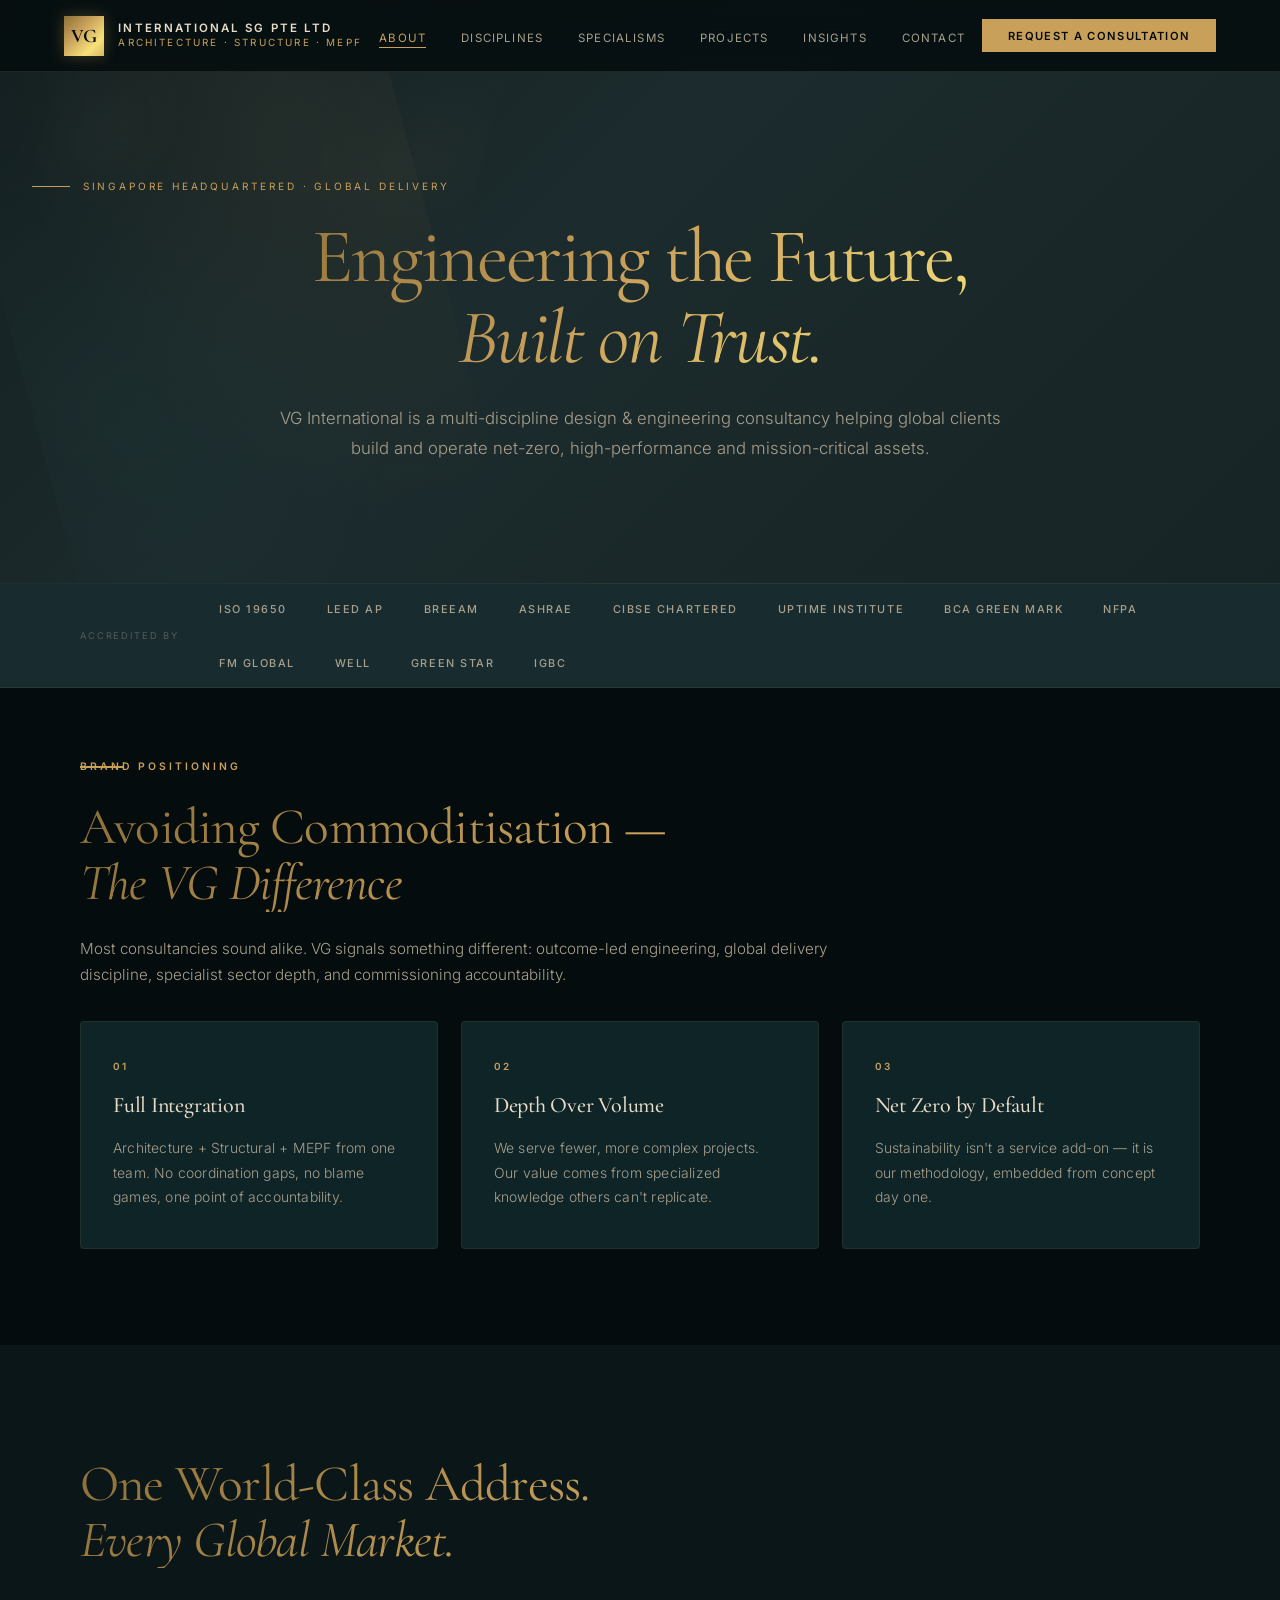
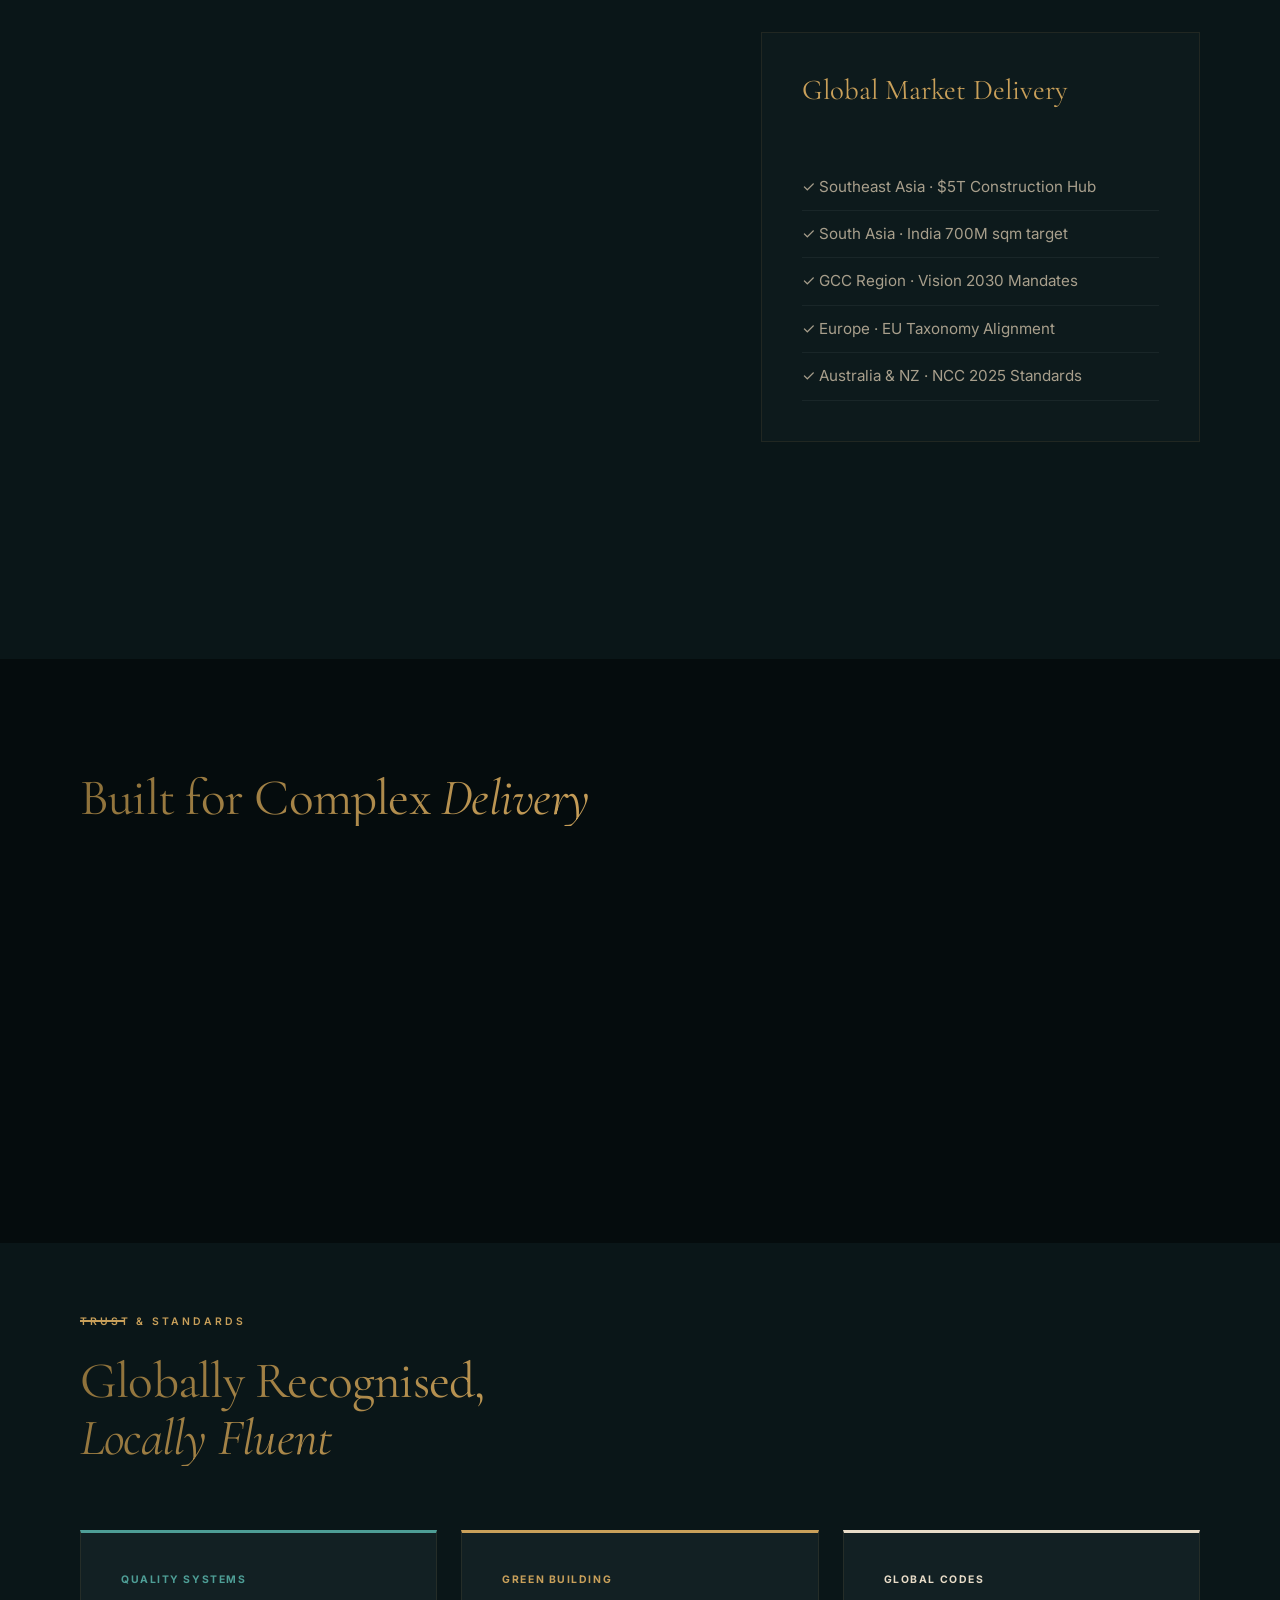
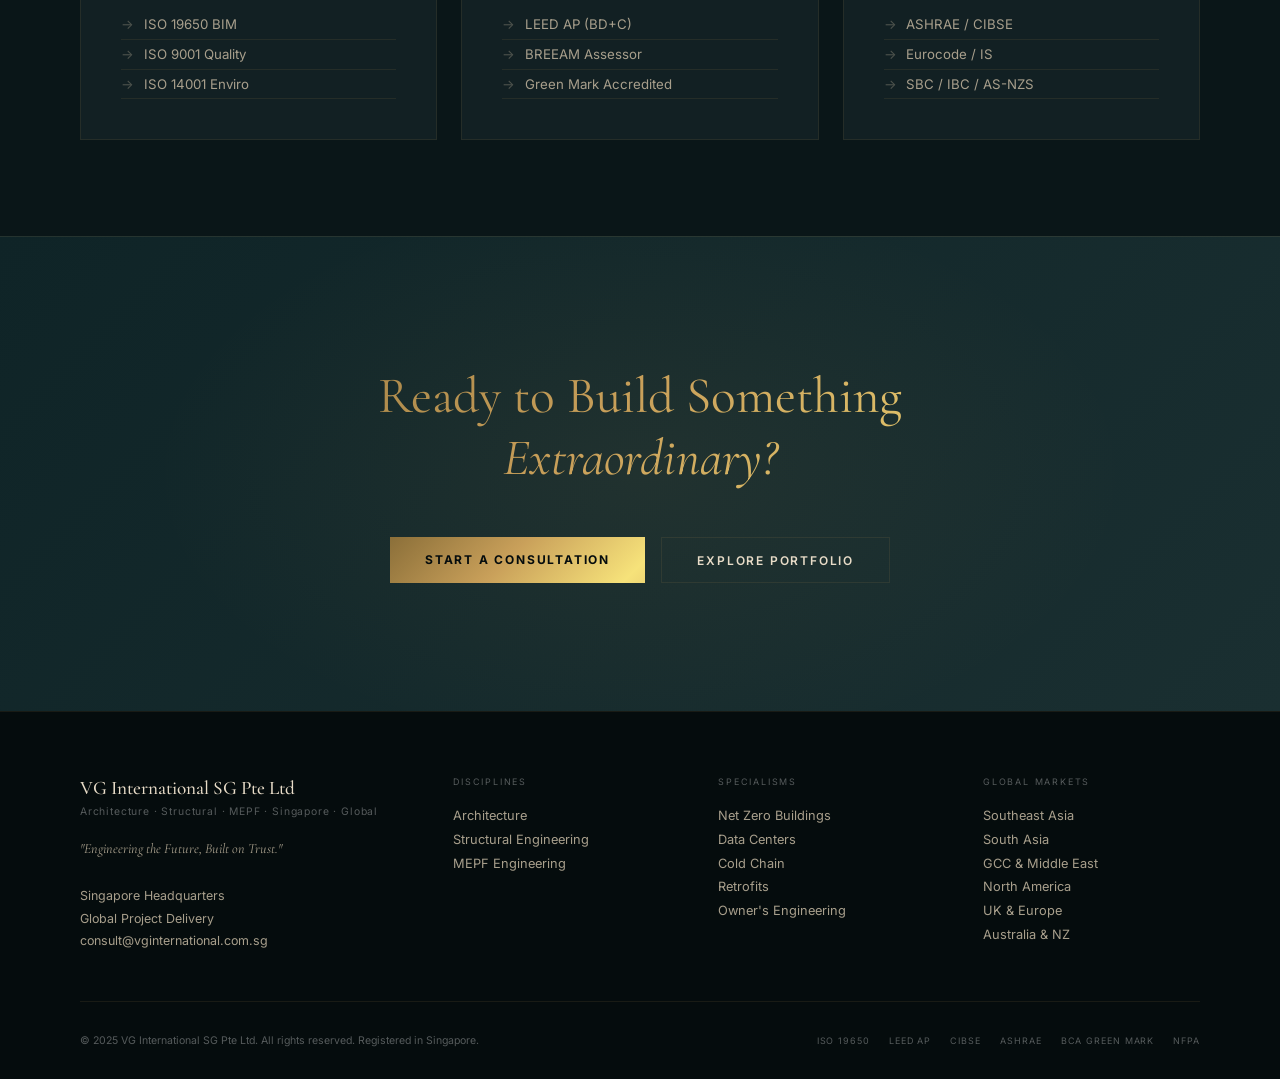
==== about.html @ 6ea13991 "Initial commit" ====
<!DOCTYPE html>
<html lang="en">
<head>
<meta charset="UTF-8"><meta name="viewport" content="width=device-width,initial-scale=1.0">
<title>About VG — VG International SG Pte Ltd</title>
<link rel="preconnect" href="https://fonts.googleapis.com">
<link rel="preconnect" href="https://fonts.gstatic.com" crossorigin>
<link rel="stylesheet" href="css/style.css">
<style>
/* ─── ABOUT HERO ─── */
.page-hero {
  padding: 180px 2rem 120px;
  background: radial-gradient(circle at top right, #122023 0%, #050C0D 100%);
  border-bottom: 1px solid var(--border);
  position:relative; overflow:hidden;
  text-align: center;
}
.page-hero::after {
  content: ''; position:absolute; top:0; right:0; width:35%; height:100%;
  background-image:linear-gradient(rgba(201,160,90,0.05) 1px,transparent 1px),linear-gradient(90deg,rgba(201,160,90,0.05) 1px,transparent 1px);
  background-size:50px 50px; transform: skewX(-15deg); opacity:0.6; pointer-events:none;
}
.page-hero::before {
  content: ''; position:absolute; top:0; left:0; width:35%; height:100%;
  background-image:linear-gradient(rgba(78,158,150,0.03) 1px,transparent 1px),linear-gradient(90deg,rgba(78,158,150,0.03) 1px,transparent 1px);
  background-size:50px 50px; transform: skewX(15deg); opacity:0.6; pointer-events:none;
}
.page-hero h1 {
  font-family: 'Cormorant Garamond', serif;
  font-size: clamp(2.5rem, 6vw, 5.2rem);
  font-weight: 400; line-height: 1.1; letter-spacing: -0.02em;
  margin: 1.5rem auto; color: var(--sand);
  max-width: 1200px;
}
.page-hero p {
  max-width: 800px; margin: 0 auto;
  color: var(--sand-muted); font-size: 1.15rem; line-height: 1.75;
}

/* ─── PROMISE GRID ─── */
.promise-grid { display:grid; grid-template-columns:repeat(3,1fr); gap:1.5rem; margin-top:4rem; }
.promise-card { 
  padding:2.5rem; background:#0D1A1C; border:1px solid var(--border); 
  transition:all 0.4s; position:relative;
}
.promise-card:hover { border-color:var(--gold); transform:translateY(-5px); box-shadow:var(--shadow-gold); }
.promise-num { 
  font-family:'Inter',sans-serif; font-size:0.6rem; color:var(--gold); 
  letter-spacing:0.2em; font-weight:700; margin-bottom:1.5rem; 
}
.promise-title { 
  font-family:'Cormorant Garamond',serif; font-size:1.5rem; 
  font-weight:500; color:var(--sand); margin-bottom:1rem; 
}
.promise-text { font-size:0.9rem; color:var(--sand-muted); line-height:1.7; }

/* ─── SG ADVANTAGE ─── */
.about-grid { display:grid; grid-template-columns:1.2fr 1fr; gap:5rem; margin-top:4rem; }
.sg-card { padding:2rem; background:#122023; border:1px solid var(--border); border-left:3px solid var(--gold); margin-bottom:1rem; }
.sg-title { font-family:'Cormorant Garamond',serif; font-size:1.3rem; color:var(--sand); margin-bottom:0.8rem; }
.sg-text { font-size:0.85rem; color:var(--sand-muted); line-height:1.7; }

/* ─── TEAM GRID ─── */
.team-grid { display:grid; grid-template-columns:repeat(3,1fr); gap:2rem; margin-top:4rem; }
.team-card { background:#0D1A1C; border:1px solid var(--border); text-align:center; padding:3rem 2rem; transition:all 0.4s; }
.team-card:hover { border-color:var(--gold); transform:translateY(-5px); }
.team-thumb { 
  width:100px; height:100px; background:#122023; border-radius:50%; 
  margin:0 auto 2rem; display:flex; align-items:center; justify-content:center; 
  font-size:3rem; border:1px solid var(--border); box-shadow:0 0 20px rgba(201,160,90,0.1);
}
.team-name { font-family:'Cormorant Garamond',serif; font-size:1.6rem; color:var(--sand); margin-bottom:0.5rem; }
.team-role { font-size:0.65rem; color:var(--gold); letter-spacing:0.2em; text-transform:uppercase; font-weight:700; margin-bottom:1.5rem; }
.team-text { font-size:0.88rem; color:var(--sand-muted); line-height:1.7; }

@media(max-width:900px){
  .promise-grid, .about-grid, .team-grid { grid-template-columns:1fr; }
  .page-hero { padding:120px 1.5rem 60px; }
}
</style>
</head>
<body class="about-page">
<div id="nav-placeholder"></div>

<div class="page-hero">
  <div class="page-hero-tag">Singapore Headquartered · Global Delivery</div>
  <h1 class="gold-shimmer-text">Engineering the Future,<br><em>Built on Trust.</em></h1>
  <p>VG International is a multi-discipline design & engineering consultancy helping global clients build and operate net-zero, high-performance and mission-critical assets.</p>
</div>

<div id="trust-placeholder"></div>

<!-- PHILOSOPHY -->
<section class="section">
  <div class="section-tag">Brand Positioning</div>
  <h2 class="section-title gold-shimmer-text">Avoiding Commoditisation —<br><em>The VG Difference</em></h2>
  <p class="body-text" style="max-width:800px; margin-top:1.5rem; color:var(--sand-muted);">Most consultancies sound alike. VG signals something different: outcome-led engineering, global delivery discipline, specialist sector depth, and commissioning accountability.</p>
  
  <div class="promise-grid">
    <div class="promise-card"><div class="promise-num">01</div><div class="promise-title">Full Integration</div><div class="promise-text">Architecture + Structural + MEPF from one team. No coordination gaps, no blame games, one point of accountability.</div></div>
    <div class="promise-card"><div class="promise-num">02</div><div class="promise-title">Depth Over Volume</div><div class="promise-text">We serve fewer, more complex projects. Our value comes from specialized knowledge others can't replicate.</div></div>
    <div class="promise-card"><div class="promise-num">03</div><div class="promise-title">Net Zero by Default</div><div class="promise-text">Sustainability isn't a service add-on — it is our methodology, embedded from concept day one.</div></div>
  </div>
</section>

<!-- SINGAPORE ADVANTAGE -->
<section class="section section-alt" id="singapore">
  <div class="section-tag">Strategic Hub</div>
  <h2 class="section-title gold-shimmer-text">One World-Class Address.<br><em>Every Global Market.</em></h2>
  <div class="about-grid">
    <div class="sg-reasons">
      <div class="sg-card"><div class="sg-title">🏛 World's #1 Legal Protection</div><div class="sg-text">Contracts and IP safe under SG law — critical for cross-border projects with sensitive mission-critical data.</div></div>
      <div class="sg-card"><div class="sg-title">⚖️ Neutral Geopolitical Position</div><div class="sg-text">Trusted simultaneously by clients from the Middle East, Asia, Europe and North America.</div></div>
      <div class="sg-card"><div class="sg-title">🌿 MAS Green Finance Hub</div><div class="sg-text">Access to green bonds and sustainability-linked loans for ESG-mandated client projects.</div></div>
    </div>
    <div id="markets" style="padding:2.5rem; border:1px solid var(--border); background:#0D1A1C;">
      <h3 class="sub-title" style="margin-bottom:2rem; font-family:'Cormorant Garamond',serif; font-size:1.8rem; color:var(--gold);">Global Market Delivery</h3>
      <div style="font-size:0.95rem; line-height:2; color:var(--sand-muted);">
        <div style="border-bottom:1px solid rgba(255,255,255,0.05); padding:0.5rem 0;">✓ Southeast Asia · $5T Construction Hub</div>
        <div style="border-bottom:1px solid rgba(255,255,255,0.05); padding:0.5rem 0;">✓ South Asia · India 700M sqm target</div>
        <div style="border-bottom:1px solid rgba(255,255,255,0.05); padding:0.5rem 0;">✓ GCC Region · Vision 2030 Mandates</div>
        <div style="border-bottom:1px solid rgba(255,255,255,0.05); padding:0.5rem 0;">✓ Europe · EU Taxonomy Alignment</div>
        <div style="border-bottom:1px solid rgba(255,255,255,0.05); padding:0.5rem 0;">✓ Australia & NZ · NCC 2025 Standards</div>
      </div>
    </div>
  </div>
</section>

<!-- LEADERSHIP -->
<section class="section" id="team">
  <div class="section-tag">Leadership</div>
  <h2 class="section-title gold-shimmer-text">Built for Complex <em>Delivery</em></h2>
  <div class="team-grid">
    <div class="team-card"><div class="team-thumb">👷</div><div class="team-name">Director, Architecture</div><div class="team-role">BCA Registered · LEED AP</div><div class="team-text">20+ years across commercial, industrial and net-zero projects in Singapore, India and the GCC.</div></div>
    <div class="team-card"><div class="team-thumb">🏗️</div><div class="team-name">Director, Engineering</div><div class="team-role">PE · IStructE · MICE</div><div class="team-text">High-rise, data center and mission-critical specialist. Multi-code fluency across ACI, IS and SBC.</div></div>
    <div class="team-card"><div class="team-thumb">⚡</div><div class="team-name">Director, MEPF</div><div class="team-role">CIBSE · ASHRAE Member</div><div class="team-text">Net zero design, precision cooling, and cold chain refrigeration expert for global markets.</div></div>
  </div>
</section>

<!-- ACCREDITATIONS -->
<section class="section section-alt">
  <div class="section-tag">Trust & Standards</div>
  <h2 class="section-title gold-shimmer-text">Globally Recognised,<br><em>Locally Fluent</em></h2>
  <div class="grid-3" style="display:grid; grid-template-columns:repeat(3,1fr); gap:1.5rem; margin-top:4rem;">
    <div style="padding:2.5rem; background:#122023; border:1px solid var(--border); border-top:3px solid var(--teal-glow);">
      <div style="font-family:'Inter',sans-serif;font-size:0.65rem;color:var(--teal-glow);letter-spacing:0.15em;margin-bottom:1.5rem;font-weight:700;">QUALITY SYSTEMS</div>
      <ul class="arrow-list"><li>ISO 19650 BIM</li><li>ISO 9001 Quality</li><li>ISO 14001 Enviro</li></ul>
    </div>
    <div style="padding:2.5rem; background:#122023; border:1px solid var(--border); border-top:3px solid var(--gold);">
      <div style="font-family:'Inter',sans-serif;font-size:0.65rem;color:var(--gold);letter-spacing:0.15em;margin-bottom:1.5rem;font-weight:700;">GREEN BUILDING</div>
      <ul class="arrow-list"><li>LEED AP (BD+C)</li><li>BREEAM Assessor</li><li>Green Mark Accredited</li></ul>
    </div>
    <div style="padding:2.5rem; background:#122023; border:1px solid var(--border); border-top:3px solid var(--sand);">
      <div style="font-family:'Inter',sans-serif;font-size:0.65rem;color:var(--sand);letter-spacing:0.15em;margin-bottom:1.5rem;font-weight:700;">GLOBAL CODES</div>
      <ul class="arrow-list"><li>ASHRAE / CIBSE</li><li>Eurocode / IS</li><li>SBC / IBC / AS-NZS</li></ul>
    </div>
  </div>
</section>

<div class="cta-band" style="background:#050C0D; border-top:1px solid var(--border); padding:8rem 2rem; text-align:center;">
  <h2 class="gold-shimmer-text" style="font-size:clamp(2rem,4vw,3.5rem); margin-bottom:1.5rem;">Ready to Build Something<br><em>Extraordinary?</em></h2>
  <div class="btn-group" style="justify-content:center; margin-top:3rem;">
    <a href="contact.html" class="btn btn-gold">Start a Consultation</a>
    <a href="projects.html" class="btn btn-outline" style="border-color:var(--border); color:var(--sand);">Explore Portfolio</a>
  </div>
</div>

<div id="footer-placeholder"></div>
<script src="js/shared.js"></script>
</body>
</html>
---- css/style.css ----
@import url('https://fonts.googleapis.com/css2?family=Cormorant+Garamond:ital,wght@0,400;0,500;0,600;0,700;1,400;1,500;1,600&family=Inter:wght@300;400;500;600;700&display=swap');

:root {
  /* ── Dark backgrounds (deep slate-charcoal) ── */
  --bg:         #050C0D;   /* Cinematic black-teal */
  --bg-2:       #0A1618;   /* Section backgrounds */
  --bg-3:       #0F2427;   /* Elevated cards */
  --surface:    #142E32;   /* Hover states */

  /* ── Text (Soft sand & cream) ── */
  --sand:       #E8DCC8;   /* Main text */
  --sand-muted: #A89F8C;   /* Secondary */
  --sand-faint: #565B5C;   /* Tertiary */

  /* ── Luxury Gold Palette (Metallic Gradients) ── */
  --gold-raw:   #C9A05A;
  --gold-bright:#F6E27A;
  --gold-deep:  #8B6F39;
  
  /* Rich Gold Linear Gradient exactly like the screenshot but more shimmer */
  --gold-metallic: linear-gradient(
    135deg, 
    #8B6F39 0%, 
    #C9A05A 25%, 
    #F6E27A 50%, 
    #C9A05A 75%, 
    #8B6F39 100%
  );
  
  --gold:       #C9A05A;
  --gold-light: #F6E27A;

  /* ── Accents ── */
  --teal-glow:  #4E9E96;
  --border:     rgba(201, 160, 90, 0.1); /* Ultra-thin gold border */
  --shadow-gold: 0 0 20px rgba(201, 160, 90, 0.12);
  --shadow-lg:  0 30px 100px rgba(0, 0, 0, 0.6);
  --radius:     2px; /* Sharper, more architectural corners */
  --radius-lg:  4px;
}

@keyframes gold-shimmer {
  0% { background-position: -200% center; }
  100% { background-position: 200% center; }
}

.gold-shimmer-text {
  background: var(--gold-metallic);
  background-size: 200% auto;
  -webkit-background-clip: text;
  background-clip: text;
  color: transparent;
  -webkit-text-fill-color: transparent;
  animation: gold-shimmer 6s linear infinite;
}

*,
*::before,
*::after {
  margin: 0;
  padding: 0;
  box-sizing: border-box;
}

html {
  scroll-behavior: smooth;
}

body {
  font-family: 'Inter', sans-serif;
  background: var(--bg);
  color: var(--sand);
  overflow-x: hidden;
}

/* ─── NAV ─── */
nav {
  position: fixed;
  top: 0;
  left: 0;
  right: 0;
  z-index: 1000;
  display: flex;
  align-items: center;
  justify-content: space-between;
  padding: 0 4rem;
  height: 72px;
  background: rgba(5, 12, 13, 0.85); /* Deep slate glass */
  backdrop-filter: blur(20px) saturate(180%);
  border-bottom: 1px solid rgba(201, 160, 90, 0.15); /* Thin gold line */
  transition: all 0.4s ease;
}

.nav-logo {
  display: flex;
  align-items: center;
  gap: 0.9rem;
  text-decoration: none;
}

.nav-logo-box {
  width: 40px;
  height: 40px;
  background: var(--gold-metallic);
  background-size: 200% auto;
  display: flex;
  align-items: center;
  justify-content: center;
  font-family: 'Cormorant Garamond', serif;
  font-size: 1.2rem;
  font-weight: 700;
  color: #050C0D;
  flex-shrink: 0;
  animation: gold-shimmer 4s linear infinite;
  box-shadow: 0 0 15px rgba(201, 160, 90, 0.3);
}

.nav-logo-text {
  display: flex;
  flex-direction: column;
  gap: 0.06rem;
  line-height: 1.2;
}

.nav-logo-name {
  font-family: 'Inter', sans-serif;
  font-size: 0.72rem;
  font-weight: 600;
  letter-spacing: 0.18em;
  text-transform: uppercase;
  color: var(--sand);
}

.nav-logo-sub {
  font-family: 'Inter', sans-serif;
  font-size: 0.62rem;
  font-weight: 400;
  letter-spacing: 0.22em;
  text-transform: uppercase;
  color: var(--gold);
}

.nav-links {
  display: flex;
  gap: 2.2rem;
  list-style: none;
}

.nav-links a {
  font-family: 'Inter', sans-serif;
  font-size: 0.72rem;
  font-weight: 400;
  letter-spacing: 0.1em;
  text-transform: uppercase;
  color: var(--sand-muted);
  text-decoration: none;
  transition: color 0.2s;
  padding-bottom: 2px;
  border-bottom: 1px solid transparent;
}

.nav-links a:hover,
.nav-links a.active {
  color: var(--gold);
  border-bottom-color: var(--gold);
}

.nav-cta {
  background: var(--gold);
  color: var(--bg);
  font-family: 'Inter', sans-serif;
  font-size: 0.7rem;
  font-weight: 600;
  letter-spacing: 0.12em;
  text-transform: uppercase;
  padding: 0.6rem 1.6rem;
  text-decoration: none;
  transition: all 0.2s;
}

.nav-cta:hover {
  background: var(--gold-light);
  transform: translateY(-1px);
}

/* ─── PAGE HERO ─── */
.page-hero {
  padding: 140px 5rem 80px;
  background: var(--bg);
  border-bottom: 1px solid var(--border);
  position: relative;
  overflow: hidden;
}

.page-hero::before {
  content: '';
  position: absolute;
  top: 0;
  right: 0;
  width: 50%;
  height: 100%;
  background: radial-gradient(ellipse at 80% 30%, rgba(78, 158, 150, 0.08) 0%, transparent 70%);
  pointer-events: none;
}

.page-hero-tag {
  font-family: 'Inter', sans-serif;
  font-size: 0.63rem;
  letter-spacing: 0.22em;
  text-transform: uppercase;
  color: var(--gold);
  margin-bottom: 1.2rem;
  display: flex;
  align-items: center;
  gap: 0.8rem;
}

.page-hero-tag::before {
  content: '';
  width: 28px;
  height: 1px;
  background: var(--gold);
}

.page-hero h1 {
  font-family: 'Cormorant Garamond', serif;
  font-size: clamp(2.8rem, 5vw, 5rem);
  font-weight: 400;
  line-height: 1.05;
  letter-spacing: -0.025em;
  color: var(--sand);
  max-width: 900px;
  margin-bottom: 1.5rem;
}

.page-hero h1 em {
  font-style: italic;
  color: var(--gold);
}

.page-hero p {
  font-family: 'Inter', sans-serif;
  font-size: 1rem;
  font-weight: 300;
  color: var(--sand-muted);
  line-height: 1.78;
  max-width: 620px;
  margin-bottom: 2.5rem;
}

/* ─── ABOUT PAGE OVERRIDES ─── */
.about-page .page-hero {
  background: linear-gradient(135deg, #141f20 0%, #1C2B2D 42%, #172425 100%);
  border-bottom: 1px solid var(--border);
}

.about-page .page-hero::before {
  background: radial-gradient(ellipse at 75% 25%, rgba(201, 160, 90, 0.1) 0%, transparent 60%),
    radial-gradient(ellipse at 20% 70%, rgba(78, 158, 150, 0.08) 0%, transparent 50%);
}

.about-page .page-hero::after {
  content: '';
  position: absolute;
  inset: 0;
  background:
    radial-gradient(circle at 14% 22%, rgba(232, 220, 200, 0.04), transparent 14%),
    radial-gradient(circle at 86% 27%, rgba(201, 160, 90, 0.06), transparent 20%);
  pointer-events: none;
}

.about-page .page-hero-tag {
  color: var(--gold);
  letter-spacing: 0.28em;
  margin-bottom: 1.3rem;
}

.about-page .page-hero-tag::before {
  width: 38px;
  height: 1px;
  background: var(--gold);
}

.about-page .page-hero h1 {
  color: var(--sand);
  font-size: clamp(3.4rem, 6vw, 6.5rem);
  font-weight: 400;
  letter-spacing: -0.03em;
  line-height: 1.06;
  max-width: 780px;
  margin-bottom: 1.6rem;
}

.about-page .page-hero h1 span {
  display: block;
  opacity: 0;
  transform: translateY(30px);
  animation: slide-up 0.9s cubic-bezier(0.2, 1, 0.3, 1) forwards;
}

.about-page .page-hero h1 span:nth-child(1) {
  animation-delay: 0.2s;
}

.about-page .page-hero h1 span.hero-accent {
  color: var(--gold);
  animation-delay: 0.35s;
}

.about-page .page-hero p {
  color: var(--sand-muted);
  max-width: 760px;
  font-size: 1.05rem;
}

.about-page .page-hero .btn {
  min-width: 13rem;
  padding: 1rem 2rem;
  border-radius: 999px;
}

.about-page .page-hero .btn-dark {
  background: rgba(232, 220, 200, 0.1);
  color: var(--sand);
  border: 1px solid rgba(232, 220, 200, 0.18);
}

.about-page .page-hero .btn-dark:hover {
  background: rgba(232, 220, 200, 0.18);
  transform: translateY(-2px);
}

.about-page .page-hero .btn-outline {
  color: var(--sand);
  border-color: rgba(232, 220, 200, 0.3);
}

.about-page .page-hero .btn-outline:hover {
  background: rgba(232, 220, 200, 0.1);
}

.about-page .page-hero .btn-group {
  opacity: 0;
  animation: fade-in 1.1s ease-out 0.85s forwards;
}

.about-page .breadcrumb {
  background: transparent;
  border: none;
  color: var(--sand-muted);
  padding: 1rem 5rem;
}

.about-page .breadcrumb a {
  color: var(--sand-muted);
}

.about-page .breadcrumb span {
  color: var(--sand-faint);
}

.about-page .section {
  background: var(--bg);
  color: var(--sand);
  padding-top: 4.5rem;
}

.about-page .section-alt {
  background: var(--bg-2);
  color: var(--sand);
}

.about-page .section-alt .section-tag {
  color: var(--gold);
  opacity: 1;
  transform: none;
}

.about-page .section-alt .section-title {
  color: var(--sand);
  opacity: 1;
  transform: none;
}

.about-page .section-alt .section-title em {
  color: var(--gold);
}

.about-page .section-alt .body-text {
  color: var(--sand-muted);
  opacity: 1;
  transform: none;
}

.about-page .section-alt .sub-title {
  color: var(--sand);
  opacity: 1;
  transform: none;
}

.about-page .section-alt .sub-title em {
  color: var(--gold);
}

.about-page .section-alt .check-list li {
  color: var(--sand-muted);
  font-size: 0.93rem;
  font-weight: 300;
  line-height: 1.72;
  opacity: 1;
  letter-spacing: 0.2px;
}

.about-page .section-alt .card-top>div {
  color: var(--sand);
  opacity: 1;
}

.about-page .section-alt .card-top .card-title {
  color: var(--sand);
}

.about-page .section-tag {
  position: relative;
  color: var(--gold);
  font-size: 0.65rem;
  font-family: 'Inter', sans-serif;
  letter-spacing: 0.28em;
  text-transform: uppercase;
  margin-bottom: 1.6rem;
  opacity: 1;
  transform: none;
  font-weight: 600;
}

.about-page .section-tag::before {
  content: '';
  position: absolute;
  left: 0;
  top: calc(50% - 1px);
  width: 44px;
  height: 2px;
  background: var(--gold);
}

.about-page .section-title {
  font-family: 'Cormorant Garamond', serif;
  font-size: clamp(2.4rem, 4vw, 4.4rem);
  color: var(--sand);
  opacity: 1;
  transform: none;
  font-weight: 400;
  letter-spacing: -0.015em;
  line-height: 1.1;
}

.about-page .section-title em {
  color: var(--gold);
}

.about-page .body-text {
  color: var(--sand-muted);
  opacity: 1;
  transform: none;
}

.about-page .sub-title {
  font-family: 'Cormorant Garamond', serif;
  color: var(--sand);
  opacity: 1;
  transform: none;
}

.about-page .sub-title em {
  color: var(--gold);
}

.about-page .quote-block {
  border-left: 3px solid var(--gold);
  background: rgba(201, 160, 90, 0.06);
  box-shadow: var(--shadow);
  opacity: 0;
  transform: translateY(15px);
  animation: fade-in 0.8s ease-out 0.65s forwards;
}

.about-page .quote-text {
  color: var(--sand);
  opacity: 1;
  font-size: 1.15rem;
  line-height: 1.65;
}

.about-page .quote-attr {
  color: var(--sand-muted);
  opacity: 1;
  font-size: 0.78rem;
  letter-spacing: 0.08em;
}

.about-page .cta-band {
  background: linear-gradient(135deg, var(--bg-3), #1a2f31) !important;
  color: var(--sand) !important;
}

.about-page .cta-band h2 {
  color: var(--sand) !important;
  opacity: 1 !important;
}

.about-page .cta-band p {
  color: var(--sand-muted) !important;
  opacity: 1 !important;
}

.about-page .cta-band .btn-outline {
  border-color: rgba(232, 220, 200, 0.3);
  color: var(--sand);
}

.about-page .cta-band .btn-outline:hover {
  background: rgba(232, 220, 200, 0.1);
}

.about-page .promise-grid {
  display: grid;
  grid-template-columns: repeat(3, minmax(0, 1fr));
  gap: 1.4rem;
  margin-top: 2rem;
}

.about-page .promise-card {
  background: var(--bg-3);
  border: 1px solid var(--border);
  border-radius: var(--radius-lg);
  padding: 2.4rem 2rem;
  box-shadow: var(--shadow);
  transition: transform 0.4s cubic-bezier(0.25, 0.46, 0.45, 0.94), border-color 0.3s ease, box-shadow 0.3s ease;
  position: relative;
}

.about-page .promise-card:hover {
  transform: translateY(-8px);
  border-color: var(--gold);
  box-shadow: 0 30px 80px rgba(12, 20, 21, 0.5);
}

.about-page .promise-num {
  font-family: 'Inter', sans-serif;
  font-size: 0.62rem;
  letter-spacing: 0.22em;
  text-transform: uppercase;
  color: var(--gold);
  margin-bottom: 1.2rem;
  font-weight: 600;
}

.about-page .promise-title {
  font-family: 'Cormorant Garamond', serif;
  font-size: 1.38rem;
  font-weight: 500;
  color: var(--sand);
  margin-bottom: 1rem;
  letter-spacing: -0.01em;
  line-height: 1.3;
}

.about-page .promise-text {
  font-family: 'Inter', sans-serif;
  color: var(--sand-muted);
  line-height: 1.76;
  font-size: 0.87rem;
  font-weight: 300;
  letter-spacing: 0.2px;
}

.about-page .team-grid {
  display: grid;
  grid-template-columns: repeat(3, minmax(0, 1fr));
  margin-top: 2.2rem;
  gap: 1.4rem;
}

.about-page .team-card {
  background: var(--bg-3);
  border: 1px solid var(--border);
  border-radius: var(--radius-lg);
  padding: 2.2rem;
  box-shadow: var(--shadow);
  transition: transform 0.4s cubic-bezier(0.25, 0.46, 0.45, 0.94), border-color 0.3s ease, box-shadow 0.3s ease;
}

.about-page .team-card:hover {
  transform: translateY(-6px);
  border-color: var(--gold);
  box-shadow: 0 30px 80px rgba(12, 20, 21, 0.45);
}

.about-page .team-thumb {
  width: 56px;
  height: 56px;
  display: flex;
  align-items: center;
  justify-content: center;
  border-radius: 14px;
  margin-bottom: 1.2rem;
  background: rgba(201, 160, 90, 0.12);
  font-size: 1.4rem;
}

.about-page .team-name {
  font-family: 'Cormorant Garamond', serif;
  font-size: 1.28rem;
  color: var(--sand);
  margin-bottom: 0.5rem;
  font-weight: 500;
  letter-spacing: -0.01em;
}

.about-page .team-role {
  font-family: 'Inter', sans-serif;
  font-size: 0.68rem;
  letter-spacing: 0.18em;
  text-transform: uppercase;
  color: var(--gold);
  margin-bottom: 1.1rem;
  font-weight: 500;
}

.about-page .team-text {
  font-family: 'Inter', sans-serif;
  color: var(--sand-muted);
  line-height: 1.76;
  font-size: 0.87rem;
  font-weight: 300;
  letter-spacing: 0.2px;
}

.about-page .about-grid {
  display: grid;
  grid-template-columns: 1.3fr 0.9fr;
  gap: 3rem;
  align-items: start;
}

.about-page .sg-reasons {
  display: flex;
  flex-direction: column;
  gap: 1rem;
}

.about-page .sg-card {
  transition: transform 0.3s ease, border-color 0.3s ease, box-shadow 0.3s ease;
}

.about-page #singapore .sg-card {
  background: var(--bg-3);
  border: 1px solid var(--border);
  border-left: 3px solid var(--gold);
  padding: 1.8rem;
  box-shadow: var(--shadow);
  opacity: 0;
  transform: translateY(26px);
  animation: fade-up 0.9s ease-out forwards;
}

.about-page #singapore .sg-card:hover {
  transform: translateY(-4px);
  border-left-color: var(--teal-glow);
  box-shadow: 0 16px 48px rgba(12, 20, 21, 0.4);
}

.about-page #singapore .sg-title {
  font-family: 'Cormorant Garamond', serif;
  font-size: 1.22rem;
  font-weight: 500;
  color: var(--sand);
  margin-bottom: 0.9rem;
  letter-spacing: -0.01em;
}

.about-page .section-alt .sg-text {
  font-family: 'Inter', sans-serif;
  color: var(--sand-muted);
  line-height: 1.76;
  font-size: 0.93rem;
  font-weight: 300;
}

.about-page #singapore .market-card {
  background: var(--bg-3);
  border: 1px solid var(--border);
  border-radius: var(--radius);
  padding: 1.8rem;
  box-shadow: var(--shadow);
  transition: transform 0.3s ease, border-color 0.3s ease, box-shadow 0.3s ease;
  opacity: 0;
  transform: translateY(26px);
  animation: fade-up 0.9s ease-out forwards;
}

.about-page #singapore .market-card:hover {
  transform: translateY(-4px);
  border-color: var(--gold-light);
  box-shadow: 0 16px 48px rgba(12, 20, 21, 0.4);
}

.about-page #singapore .market-flag {
  font-family: 'Inter', sans-serif;
  font-size: 0.65rem;
  letter-spacing: 0.15em;
  text-transform: uppercase;
  color: var(--teal-glow);
  margin-bottom: 0.5rem;
}

.about-page #singapore .market-name {
  font-family: 'Cormorant Garamond', serif;
  font-size: 1.2rem;
  font-weight: 500;
  color: var(--sand);
  margin-bottom: 0.7rem;
  letter-spacing: -0.01em;
}

.about-page #singapore .market-text {
  font-family: 'Inter', sans-serif;
  font-size: 0.86rem;
  color: var(--sand-muted);
  line-height: 1.72;
  font-weight: 300;
}

.about-page #markets {
  display: grid;
  gap: 1.5rem;
}

.about-page .market-grid {
  display: grid;
  grid-template-columns: repeat(2, minmax(0, 1fr));
  gap: 1.2rem;
}

.about-page .market-card {
  transition: transform 0.4s cubic-bezier(0.25, 0.46, 0.45, 0.94), border-color 0.3s ease, box-shadow 0.3s ease;
  position: relative;
}

.about-page .csr-grid {
  display: grid;
  grid-template-columns: repeat(4, minmax(0, 1fr));
  margin-top: 2rem;
  gap: 1.4rem;
}

.about-page .csr-card {
  background: var(--bg-3);
  border: 1px solid var(--border);
  border-radius: var(--radius-lg);
  padding: 2.2rem;
  box-shadow: var(--shadow);
  transition: transform 0.4s cubic-bezier(0.25, 0.46, 0.45, 0.94), border-color 0.3s ease, box-shadow 0.3s ease;
}

.about-page .csr-card:hover {
  transform: translateY(-5px);
  border-color: var(--gold-light);
  box-shadow: 0 30px 80px rgba(12, 20, 21, 0.5);
}

.about-page .csr-icon {
  font-size: 2rem;
  margin-bottom: 1rem;
}

.about-page .csr-title {
  font-family: 'Cormorant Garamond', serif;
  font-size: 1.28rem;
  color: var(--sand);
  margin-bottom: 0.9rem;
  font-weight: 500;
  letter-spacing: -0.01em;
}

.about-page .csr-text {
  font-family: 'Inter', sans-serif;
  color: var(--sand-muted);
  line-height: 1.76;
  font-size: 0.87rem;
  font-weight: 300;
  letter-spacing: 0.2px;
}

.about-page .grid-3 {
  display: grid;
  grid-template-columns: repeat(3, 1fr);
  gap: 1.5rem;
  margin-top: 2rem;
}

.about-page .grid-3>div {
  opacity: 0;
  transform: translateY(26px);
  animation: fade-up 0.9s ease-out forwards;
}

.about-page .grid-3>div:nth-child(1) {
  animation-delay: 0.7s;
}

.about-page .grid-3>div:nth-child(2) {
  animation-delay: 0.8s;
}

.about-page .grid-3>div:nth-child(3) {
  animation-delay: 0.9s;
}

.about-page .card-top {
  padding: 2rem;
  background: var(--bg-3);
  border: 1px solid var(--border);
  border-radius: var(--radius-lg);
  box-shadow: var(--shadow);
  transition: transform 0.3s ease, border-color 0.3s ease, box-shadow 0.3s ease;
  opacity: 1;
}

.about-page .card-top:hover {
  transform: translateY(-4px);
  border-color: var(--gold);
  box-shadow: 0 24px 72px rgba(12, 20, 21, 0.45);
}

.about-page .card-top::before {
  background: none;
}

.about-page .card-top.blue {
  border-top: 3px solid var(--teal-glow);
}

.about-page .card-top.gold {
  border-top: 3px solid var(--gold);
}

.about-page .card-top.teal {
  border-top: 3px solid var(--teal-glow);
}

.about-page .card-top>div {
  color: var(--sand);
  opacity: 1;
}

.about-page .check-list li {
  color: var(--sand-muted);
  border-bottom: 1px solid var(--border);
  opacity: 1;
}

.about-page .check-list li::before {
  color: var(--gold);
}

.about-page .footer-grid,
.about-page footer {
  background: var(--bg);
}

.about-page .promise-grid>div,
.about-page .team-grid>div,
.about-page .csr-grid>div,
.about-page .about-grid #markets .market-grid>div,
.about-page .about-grid .sg-card {
  opacity: 0;
  transform: translateY(26px);
  animation: fade-up 0.9s ease-out forwards;
}

.about-page .promise-grid>div:nth-child(1) {
  animation-delay: 0.65s;
}

.about-page .promise-grid>div:nth-child(2) {
  animation-delay: 0.75s;
}

.about-page .promise-grid>div:nth-child(3) {
  animation-delay: 0.85s;
}

.about-page .promise-grid>div:nth-child(4) {
  animation-delay: 0.95s;
}

.about-page .promise-grid>div:nth-child(5) {
  animation-delay: 1.05s;
}

.about-page .promise-grid>div:nth-child(6) {
  animation-delay: 1.15s;
}

.about-page .team-grid>div:nth-child(1) {
  animation-delay: 0.78s;
}

.about-page .team-grid>div:nth-child(2) {
  animation-delay: 0.88s;
}

.about-page .team-grid>div:nth-child(3) {
  animation-delay: 0.98s;
}

.about-page .about-grid #markets .market-grid>div:nth-child(1) {
  animation-delay: 0.75s;
}

.about-page .about-grid #markets .market-grid>div:nth-child(2) {
  animation-delay: 0.85s;
}

.about-page .about-grid #markets .market-grid>div:nth-child(3) {
  animation-delay: 0.95s;
}

.about-page .about-grid #markets .market-grid>div:nth-child(4) {
  animation-delay: 1.05s;
}

.about-page .about-grid #markets .market-grid>div:nth-child(5) {
  animation-delay: 1.15s;
}

.about-page .about-grid #markets .market-grid>div:nth-child(6) {
  animation-delay: 1.25s;
}

.about-page .about-grid .sg-card:nth-child(1) {
  animation-delay: 0.75s;
}

.about-page .about-grid .sg-card:nth-child(2) {
  animation-delay: 0.85s;
}

.about-page .about-grid .sg-card:nth-child(3) {
  animation-delay: 0.95s;
}

.about-page .about-grid .sg-card:nth-child(4) {
  animation-delay: 1.05s;
}

/* ─── ANIMATIONS ─── */
@keyframes slide-up {
  to {
    opacity: 1;
    transform: translateY(0);
  }
}

@keyframes fade-in {
  to {
    opacity: 1;
    transform: translateY(0);
  }
}

@keyframes fade-up {
  to {
    opacity: 1;
    transform: translateY(0);
  }
}

/* ─── BUTTONS ─── */
.btn {
  display: inline-block;
  text-decoration: none;
  transition: all 0.25s;
  cursor: pointer;
  border: none;
  font-family: 'Inter', sans-serif;
}

.btn-dark {
  background: var(--gold-metallic);
  background-size: 200% auto;
  color: #050C0D;
  padding: 0.9rem 2.2rem;
  font-size: 0.75rem;
  font-weight: 700;
  letter-spacing: 0.15em;
  text-transform: uppercase;
  border: 1px solid rgba(255, 255, 255, 0.1);
  box-shadow: 0 4px 15px rgba(0, 0, 0, 0.2);
}

.btn-dark:hover {
  animation: gold-shimmer 2s linear infinite;
  transform: translateY(-2px);
  box-shadow: var(--shadow-gold);
}

.btn-outline {
  border: 1px solid var(--gold);
  color: var(--gold);
  background: transparent;
  padding: 0.9rem 2.2rem;
  font-size: 0.75rem;
  font-weight: 600;
  letter-spacing: 0.15em;
  text-transform: uppercase;
}

.btn-outline:hover {
  background: rgba(201, 160, 90, 0.1);
  border-color: var(--gold-light);
  color: var(--gold-light);
}

.btn-gold {
  background: var(--gold-metallic);
  background-size: 200% auto;
  color: #050C0D;
  padding: 0.9rem 2.2rem;
  font-size: 0.75rem;
  font-weight: 700;
  letter-spacing: 0.15em;
  text-transform: uppercase;
}

.btn-gold:hover {
  animation: gold-shimmer 2s linear infinite;
  transform: translateY(-2px);
  box-shadow: var(--shadow-gold);
}

.btn-group {
  display: flex;
  gap: 1rem;
  flex-wrap: wrap;
}

/* ─── SECTION ─── */
.section {
  padding: 6rem 5rem;
}

.section-alt {
  background: #122023;
}

.section-dark {
  background: #182C2F;
}

.section-tag {
  font-family: 'Inter', sans-serif;
  font-size: 0.62rem;
  letter-spacing: 0.2em;
  text-transform: uppercase;
  color: var(--gold);
  margin-bottom: 1rem;
  display: flex;
  align-items: center;
  gap: 0.7rem;
}

.section-tag::before {
  content: '';
  width: 22px;
  height: 1px;
  background: var(--gold);
}

.section-tag.light {
  color: var(--gold-light);
}

.section-tag.light::before {
  background: var(--gold-light);
}

h2.section-title {
  font-family: 'Cormorant Garamond', serif;
  font-size: clamp(2rem, 3.5vw, 3.5rem);
  font-weight: 400;
  line-height: 1.1;
  letter-spacing: -0.02em;
  color: var(--sand);
  margin-bottom: 1.2rem;
}

h2.section-title em {
  font-style: italic;
  color: var(--gold);
}

h2.section-title.light {
  color: var(--sand);
}

h3.sub-title {
  font-family: 'Cormorant Garamond', serif;
  font-size: clamp(1.6rem, 2.5vw, 2.5rem);
  font-weight: 400;
  line-height: 1.2;
  color: var(--sand);
  margin-bottom: 1rem;
}

h3.sub-title em {
  font-style: italic;
  color: var(--gold);
}

.body-text {
  font-family: 'Inter', sans-serif;
  font-size: 0.95rem;
  font-weight: 300;
  color: var(--sand-muted);
  line-height: 1.75;
}

.body-text.light {
  color: var(--sand-muted);
}

/* ─── TRUST BAR ─── */
.trust-bar {
  background: #182C2F;
  padding: 1.1rem 5rem;
  display: flex;
  align-items: center;
  gap: 2.5rem;
  border-bottom: 1px solid var(--border);
}

.trust-bar-label {
  font-family: 'Inter', sans-serif;
  font-size: 0.58rem;
  letter-spacing: 0.2em;
  text-transform: uppercase;
  color: var(--sand-faint);
  white-space: nowrap;
  flex-shrink: 0;
}

.trust-items {
  display: flex;
  gap: 2.5rem;
  flex-wrap: wrap;
}

.trust-item {
  font-family: 'Inter', sans-serif;
  font-size: 0.68rem;
  font-weight: 500;
  letter-spacing: 0.14em;
  text-transform: uppercase;
  color: var(--sand-muted);
  white-space: nowrap;
  transition: color 0.2s;
}

.trust-item:hover {
  color: var(--gold);
}

/* ─── CARDS / GRIDS ─── */
.grid-3 {
  display: grid;
  grid-template-columns: repeat(3, 1fr);
  gap: 1.5rem;
}

.grid-2 {
  display: grid;
  grid-template-columns: repeat(2, 1fr);
  gap: 2rem;
}

.grid-4 {
  display: grid;
  grid-template-columns: repeat(4, 1fr);
  gap: 1.5rem;
}

.card {
  background: #0D1F22; /* Deeper card bg */
  border: 1px solid rgba(201, 160, 90, 0.08); /* Ultra thin gold border */
  padding: 2.5rem 2rem;
  transition: all 0.4s cubic-bezier(0.165, 0.84, 0.44, 1);
  box-shadow: 0 10px 30px rgba(0, 0, 0, 0.3);
}

.card:hover {
  border-color: rgba(201, 160, 90, 0.3);
  transform: translateY(-8px);
  box-shadow: var(--shadow-gold), var(--shadow-lg);
}

.card-dark {
  background: var(--bg-2);
  border: 1px solid var(--border);
}

.card-num {
  font-family: 'Inter', sans-serif;
  font-size: 0.6rem;
  letter-spacing: 0.15em;
  color: var(--gold);
  margin-bottom: 1rem;
}

.card-title {
  font-family: 'Cormorant Garamond', serif;
  font-size: 1.4rem;
  font-weight: 500;
  color: var(--sand);
  margin-bottom: 0.8rem;
}

.card-title.light {
  color: var(--sand);
}

.card-text {
  font-family: 'Inter', sans-serif;
  font-size: 0.85rem;
  color: var(--sand-muted);
  line-height: 1.7;
}

.card-text.light {
  color: var(--sand-muted);
}

/* Top-bordered card */
.card-top {
  padding: 2.5rem 2rem;
  position: relative;
  background: var(--bg-3);
  border: 1px solid var(--border);
}

.card-top::before {
  content: '';
  position: absolute;
  top: 0;
  left: 0;
  right: 0;
  height: 3px;
}

.card-top.blue::before {
  background: var(--teal-glow);
}

.card-top.gold::before {
  background: var(--gold);
}

.card-top.teal::before {
  background: var(--teal-glow);
}

.card-top.violet::before {
  background: #8B7BC8;
}

.card-top.coral::before {
  background: #C4735A;
}

.card-top.green::before {
  background: var(--teal-glow);
}

/* ─── LISTS ─── */
.check-list {
  list-style: none;
}

.check-list li {
  font-family: 'Inter', sans-serif;
  font-size: 0.85rem;
  color: var(--sand-muted);
  padding: 0.45rem 0;
  border-bottom: 1px solid var(--border);
  display: flex;
  align-items: flex-start;
  gap: 0.7rem;
}

.check-list li::before {
  content: '›';
  color: var(--gold);
  flex-shrink: 0;
  font-size: 1rem;
}

.arrow-list {
  list-style: none;
}

.arrow-list li {
  font-family: 'Inter', sans-serif;
  font-size: 0.83rem;
  color: var(--sand-muted);
  padding: 0.4rem 0;
  border-bottom: 1px solid var(--border);
  display: flex;
  gap: 0.6rem;
}

.arrow-list li::before {
  content: '→';
  flex-shrink: 0;
  opacity: 0.4;
}

/* ─── PROOF STATS BAR ─── */
.stats-strip {
  display: grid;
  padding: 0;
  background: #182C2F;
}

.stat-box {
  padding: 3rem 2rem;
  text-align: center;
  border-right: 1px solid var(--border);
}

.stat-box:last-child {
  border-right: none;
}

.stat-big {
  font-family: 'Cormorant Garamond', serif;
  font-size: 3rem;
  font-weight: 400;
  line-height: 1;
  margin-bottom: 0.6rem;
}

.stat-label {
  font-family: 'Inter', sans-serif;
  font-size: 0.72rem;
  color: var(--sand-muted);
  letter-spacing: 0.08em;
  line-height: 1.5;
}

.stat-source {
  font-family: 'Inter', sans-serif;
  font-size: 0.52rem;
  color: var(--sand-faint);
  margin-top: 0.4rem;
  text-transform: uppercase;
  letter-spacing: 0.1em;
}

/* ─── TAGS ─── */
.tag {
  display: inline-block;
  font-family: 'Inter', sans-serif;
  font-size: 0.6rem;
  font-weight: 500;
  letter-spacing: 0.1em;
  text-transform: uppercase;
  padding: 0.25rem 0.7rem;
  border: 1px solid;
  margin: 0.2rem;
}

.tag-blue {
  border-color: var(--teal-glow);
  color: var(--teal-glow);
}

.tag-gold {
  border-color: var(--gold);
  color: var(--gold);
}

.tag-teal {
  border-color: var(--teal-glow);
  color: var(--teal-glow);
}

.tag-violet {
  border-color: #8B7BC8;
  color: #8B7BC8;
}

.tag-coral {
  border-color: #C4735A;
  color: #C4735A;
}

.tag-green {
  border-color: var(--teal-glow);
  color: var(--teal-glow);
}

/* ─── QUOTE ─── */
.quote-block {
  border-left: 3px solid var(--gold);
  padding: 2rem 2.5rem;
  background: rgba(201, 160, 90, 0.06);
  box-shadow: var(--shadow);
  margin: 2rem 0;
}

.quote-block.dark {
  background: rgba(201, 160, 90, 0.08);
  border-color: var(--gold);
}

.quote-text {
  font-family: 'Cormorant Garamond', serif;
  font-size: 1.22rem;
  font-weight: 400;
  font-style: italic;
  color: var(--sand);
  line-height: 1.5;
}

.quote-text.light {
  color: var(--sand-muted);
}

.quote-attr {
  font-family: 'Inter', sans-serif;
  font-size: 0.62rem;
  color: var(--sand-muted);
  margin-top: 0.8rem;
  letter-spacing: 0.1em;
}

.quote-attr.light {
  color: var(--sand-faint);
}

/* ─── CTA SECTION ─── */
.cta-band {
  background: linear-gradient(135deg, #182C2F, #0f2730);
  padding: 6rem 5rem;
  text-align: center;
  position: relative;
  overflow: hidden;
}

.cta-band::before {
  content: '';
  position: absolute;
  inset: 0;
  background: radial-gradient(ellipse 700px 400px at 50% 50%, rgba(201, 160, 90, 0.07), transparent 70%);
  pointer-events: none;
}

.cta-band>* {
  position: relative;
  z-index: 1;
}

.cta-band h2 {
  font-family: 'Cormorant Garamond', serif;
  font-size: clamp(2rem, 3.5vw, 3.8rem);
  font-weight: 400;
  color: var(--sand);
  margin-bottom: 1rem;
}

.cta-band p {
  font-family: 'Inter', sans-serif;
  color: var(--sand-muted);
  max-width: 560px;
  margin: 0 auto 2.5rem;
  font-size: 1rem;
  line-height: 1.75;
  font-weight: 300;
}

/* ─── FOOTER ─── */
footer {
  background: #0D1A1C;
  padding: 4rem 5rem 2rem;
  border-top: 1px solid var(--border);
}

.footer-grid {
  display: grid;
  grid-template-columns: 1.5fr 1fr 1fr 1fr;
  gap: 3rem;
  padding-bottom: 3rem;
  border-bottom: 1px solid var(--border);
  margin-bottom: 2rem;
}

.footer-brand {
  font-family: 'Cormorant Garamond', serif;
  font-size: 1.2rem;
  font-weight: 500;
  color: var(--sand);
  margin-bottom: 0.3rem;
}

.footer-tag {
  font-family: 'Inter', sans-serif;
  font-size: 0.65rem;
  color: var(--sand-faint);
  letter-spacing: 0.08em;
  margin-bottom: 1.2rem;
}

.footer-tagline {
  font-family: 'Cormorant Garamond', serif;
  font-style: italic;
  font-size: 0.88rem;
  color: var(--sand-muted);
  line-height: 1.7;
  margin-bottom: 1.5rem;
}

.footer-col-title {
  font-family: 'Inter', sans-serif;
  font-size: 0.56rem;
  letter-spacing: 0.2em;
  text-transform: uppercase;
  color: var(--sand-faint);
  margin-bottom: 1rem;
}

.footer-link {
  font-family: 'Inter', sans-serif;
  display: block;
  font-size: 0.8rem;
  color: var(--sand-muted);
  text-decoration: none;
  padding: 0.28rem 0;
  transition: color 0.2s;
}

.footer-link:hover {
  color: var(--gold);
}

.footer-bottom {
  display: flex;
  justify-content: space-between;
  align-items: center;
  flex-wrap: wrap;
  gap: 1rem;
}

.footer-legal {
  font-family: 'Inter', sans-serif;
  font-size: 0.66rem;
  color: var(--sand-faint);
}

.footer-creds {
  display: flex;
  gap: 1.2rem;
  flex-wrap: wrap;
}

.cred {
  font-family: 'Inter', sans-serif;
  font-size: 0.56rem;
  color: var(--sand-faint);
  letter-spacing: 0.1em;
  text-transform: uppercase;
}

/* ─── DIVIDERS ─── */
.divider {
  height: 1px;
  background: var(--border);
}

.divider-dark {
  height: 1px;
  background: var(--border);
}

/* ─── BREADCRUMB ─── */
.breadcrumb {
  padding: 1rem 5rem;
  background: var(--bg-2);
  border-bottom: 1px solid var(--border);
  display: flex;
  gap: 0.5rem;
  align-items: center;
  font-family: 'Inter', sans-serif;
  font-size: 0.6rem;
  letter-spacing: 0.1em;
  text-transform: uppercase;
}

.breadcrumb a {
  color: var(--sand-muted);
  text-decoration: none;
}

.breadcrumb a:hover {
  color: var(--gold);
}

.breadcrumb span {
  color: var(--sand-faint);
}

.breadcrumb .current {
  color: var(--sand);
}

/* ─── ICON CIRCLE ─── */
.icon-circle {
  width: 48px;
  height: 48px;
  border-radius: 50%;
  display: flex;
  align-items: center;
  justify-content: center;
  font-size: 1.3rem;
  margin-bottom: 1.2rem;
  flex-shrink: 0;
}

.ic-blue {
  background: rgba(78, 158, 150, 0.15);
}

.ic-gold {
  background: rgba(201, 160, 90, 0.15);
}

.ic-teal {
  background: rgba(78, 158, 150, 0.15);
}

.ic-violet {
  background: rgba(139, 123, 200, 0.15);
}

.ic-coral {
  background: rgba(196, 115, 90, 0.15);
}

.ic-green {
  background: rgba(78, 158, 150, 0.15);
}

/* ─── RESPONSIVE ─── */
@media(max-width:900px) {
  nav {
    padding: 0 1.5rem;
  }

  .nav-links {
    display: none;
  }

  .page-hero,
  .section,
  .breadcrumb,
  .trust-bar,
  .cta-band,
  footer {
    padding-left: 1.5rem;
    padding-right: 1.5rem;
  }

  .grid-3,
  .grid-4 {
    grid-template-columns: 1fr;
  }

  .grid-2 {
    grid-template-columns: 1fr;
  }

  .footer-grid {
    grid-template-columns: 1fr 1fr;
  }

  .page-hero {
    padding-top: 110px;
  }

  .about-page .about-grid,
  .about-page .market-grid,
  .about-page .promise-grid,
  .about-page .team-grid,
  .about-page .csr-grid,
  .about-page .grid-3 {
    grid-template-columns: 1fr;
  }

  .about-page .page-hero {
    padding: 100px 2rem 60px;
  }

  .about-page .section {
    padding: 4rem 2rem;
  }
}
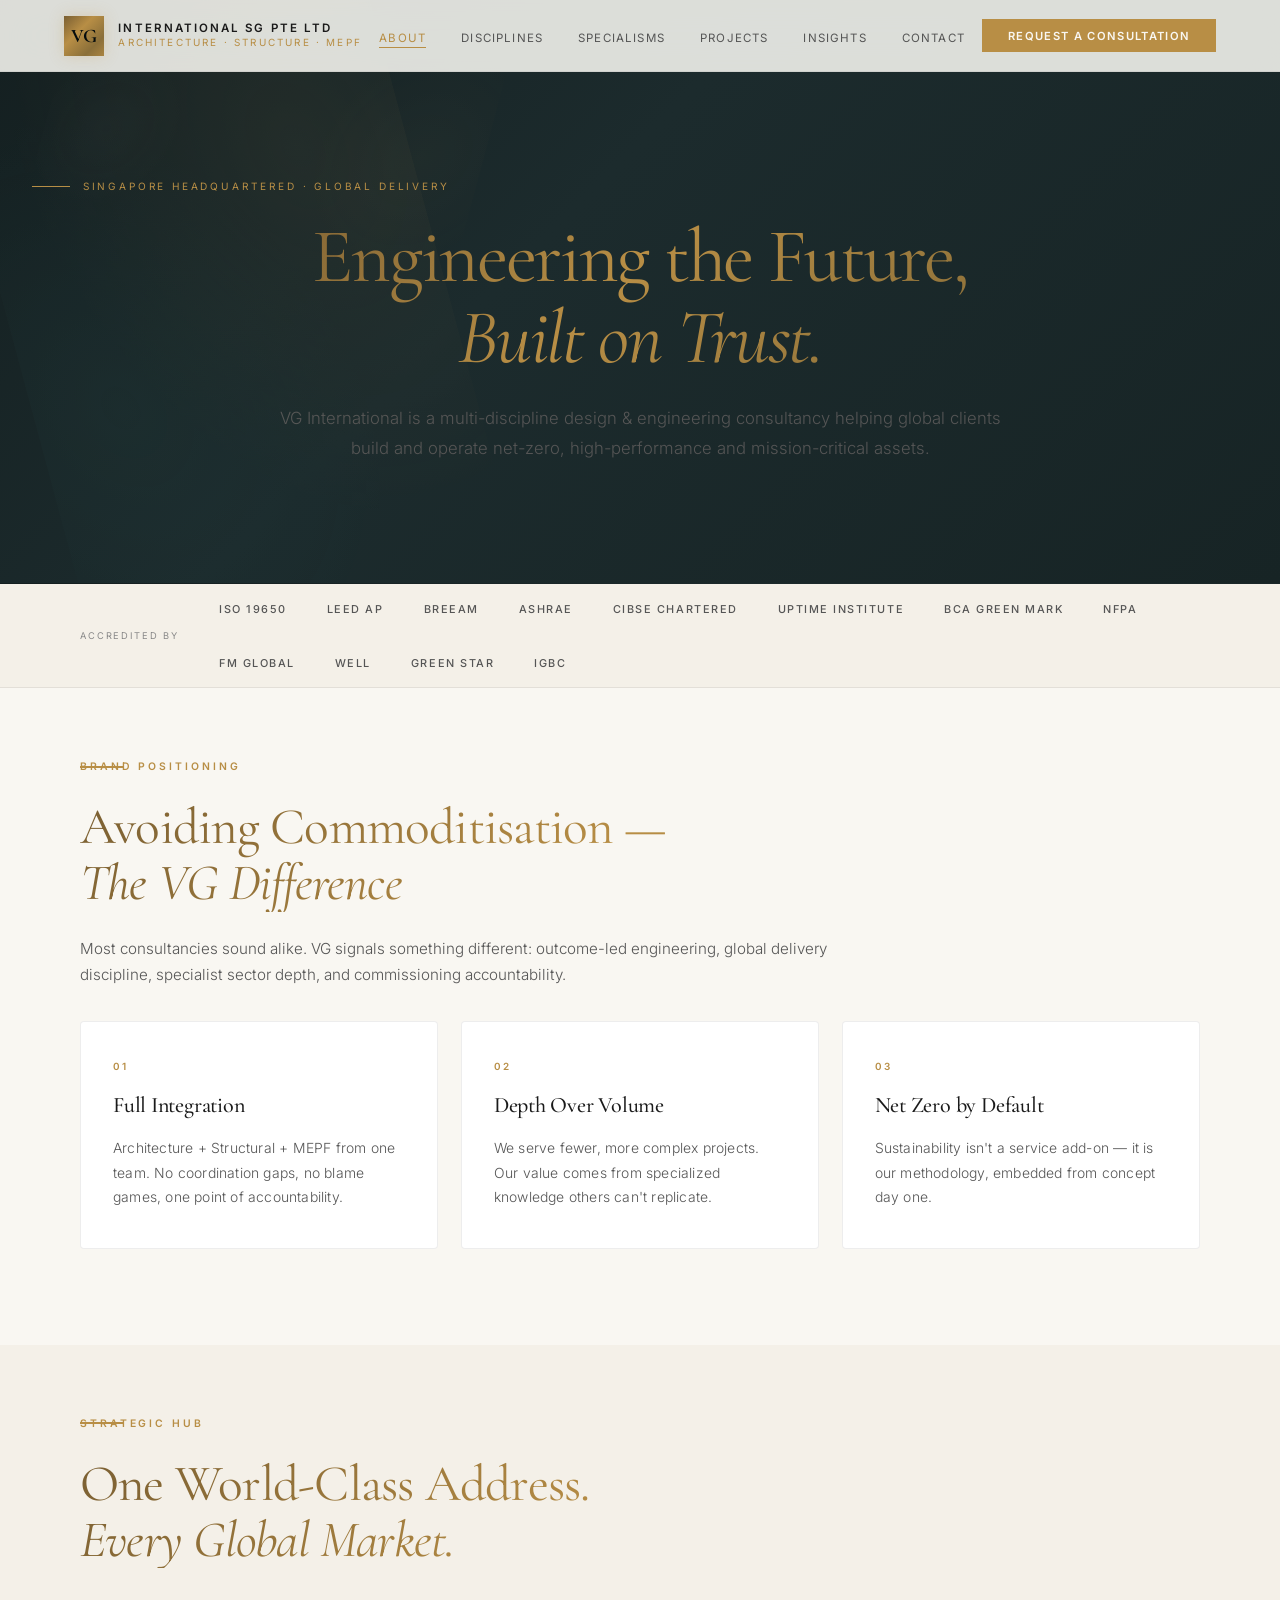
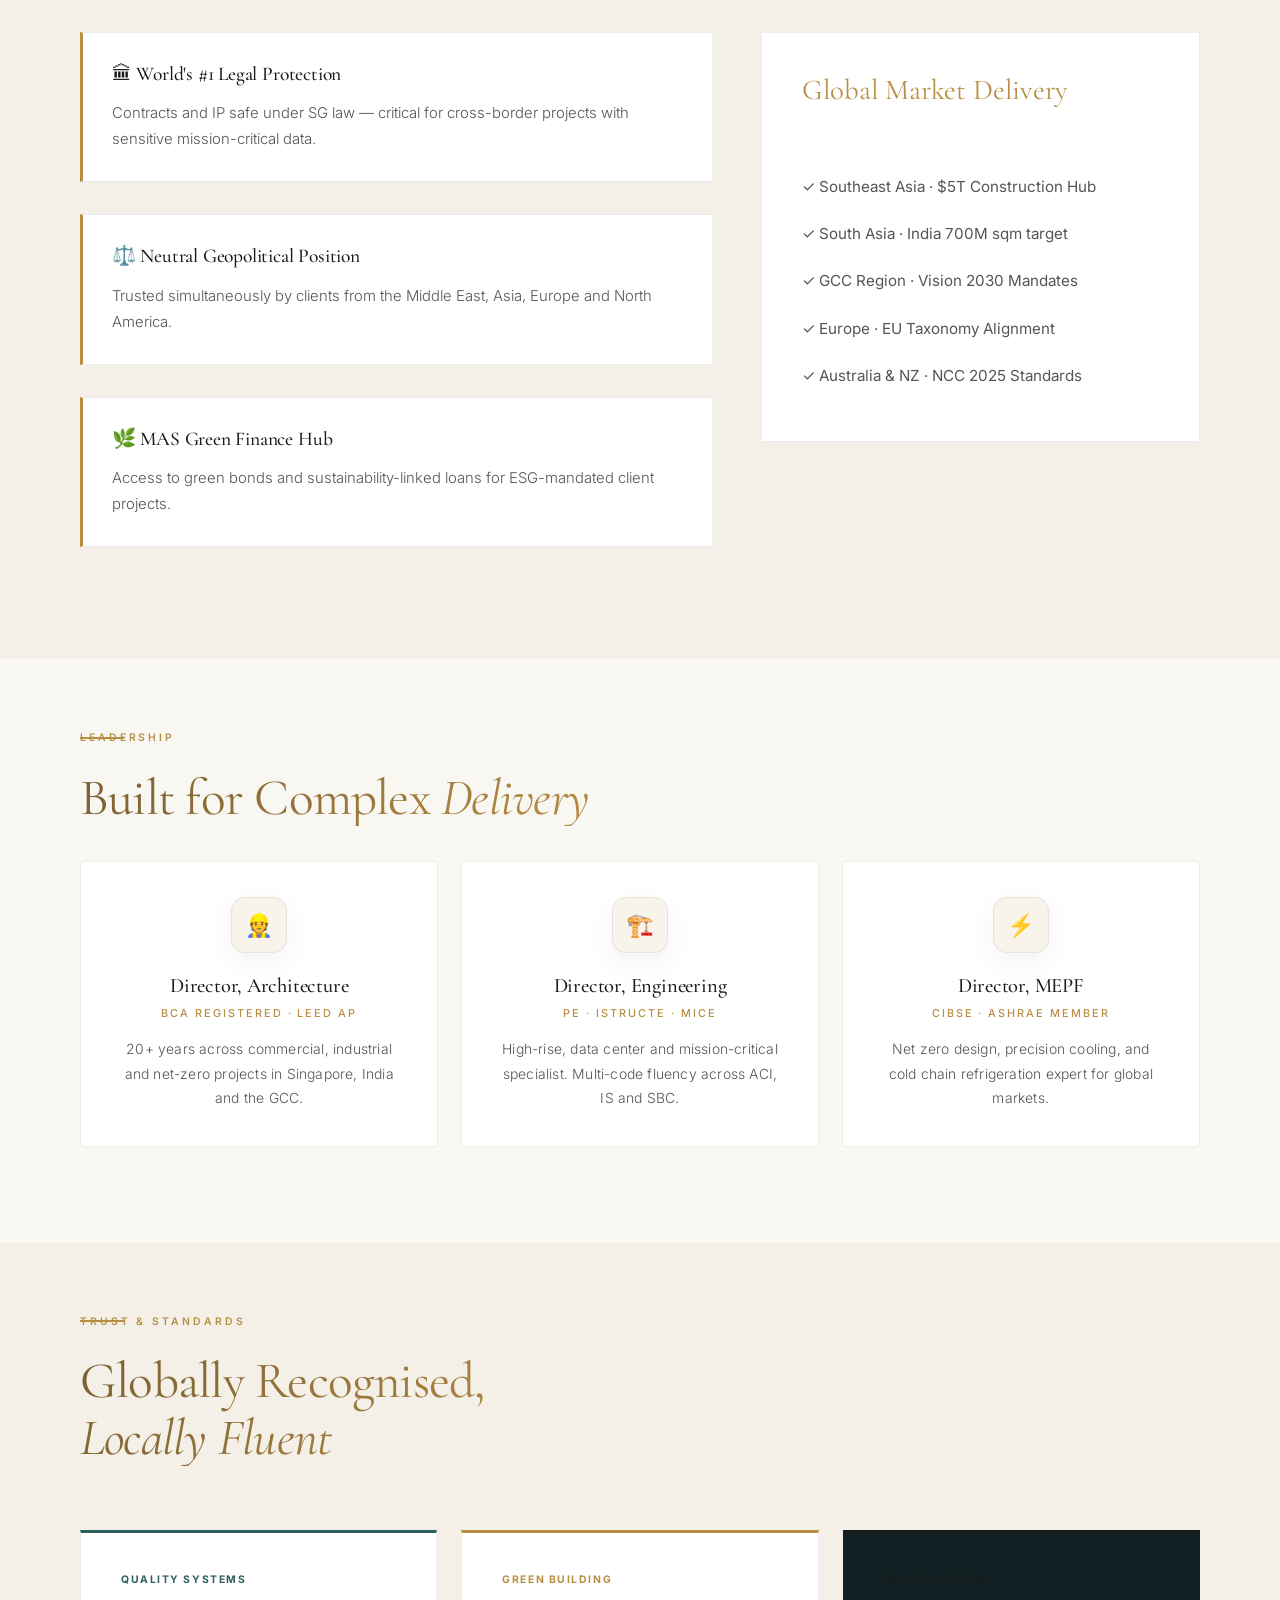
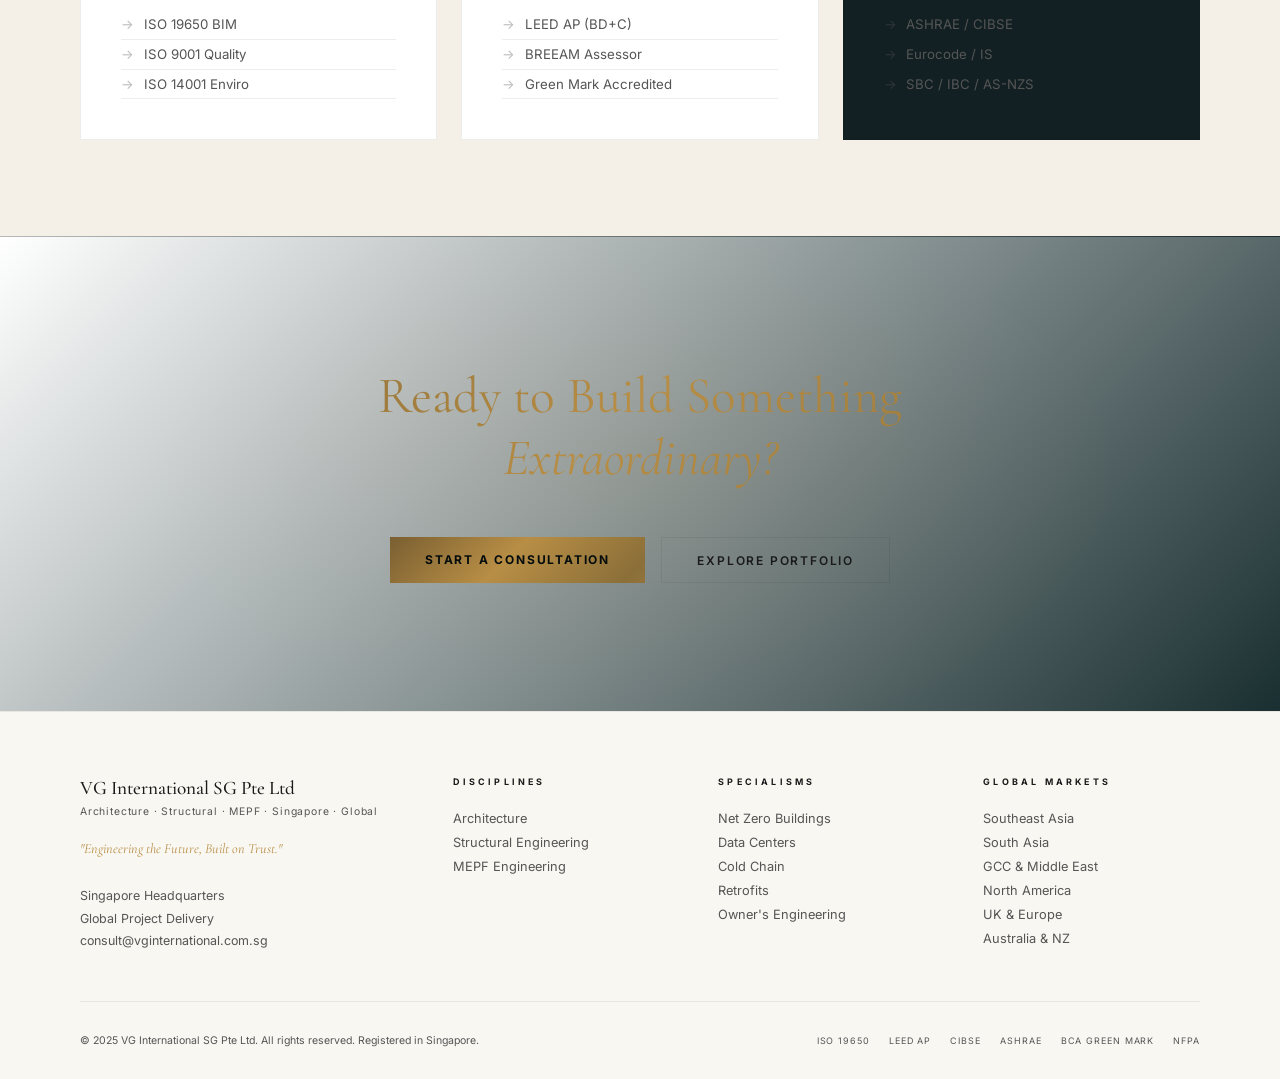
==== commit f46a7d2e: "updated projects section" ====
--- a/about.html
+++ b/about.html
@@ -10,7 +10,7 @@
 /* ─── ABOUT HERO ─── */
 .page-hero {
   padding: 180px 2rem 120px;
-  background: radial-gradient(circle at top right, #122023 0%, #050C0D 100%);
+  background: radial-gradient(circle at top right, #F4F0E8 0%, #F9F7F2 100%);
   border-bottom: 1px solid var(--border);
   position:relative; overflow:hidden;
   text-align: center;
@@ -40,10 +40,10 @@
 /* ─── PROMISE GRID ─── */
 .promise-grid { display:grid; grid-template-columns:repeat(3,1fr); gap:1.5rem; margin-top:4rem; }
 .promise-card { 
-  padding:2.5rem; background:#0D1A1C; border:1px solid var(--border); 
+  padding:2.5rem; background:var(--bg-3); border:1px solid var(--border); 
   transition:all 0.4s; position:relative;
 }
-.promise-card:hover { border-color:var(--gold); transform:translateY(-5px); box-shadow:var(--shadow-gold); }
+.promise-card:hover { border-color:var(--gold); transform:translateY(-5px); box-shadow:var(--shadow-lg); }
 .promise-num { 
   font-family:'Inter',sans-serif; font-size:0.6rem; color:var(--gold); 
   letter-spacing:0.2em; font-weight:700; margin-bottom:1.5rem; 
@@ -56,18 +56,18 @@
 
 /* ─── SG ADVANTAGE ─── */
 .about-grid { display:grid; grid-template-columns:1.2fr 1fr; gap:5rem; margin-top:4rem; }
-.sg-card { padding:2rem; background:#122023; border:1px solid var(--border); border-left:3px solid var(--gold); margin-bottom:1rem; }
+.sg-card { padding:2rem; background:var(--bg-3); border:1px solid var(--border); border-left:3px solid var(--gold); margin-bottom:1rem; }
 .sg-title { font-family:'Cormorant Garamond',serif; font-size:1.3rem; color:var(--sand); margin-bottom:0.8rem; }
 .sg-text { font-size:0.85rem; color:var(--sand-muted); line-height:1.7; }
 
 /* ─── TEAM GRID ─── */
 .team-grid { display:grid; grid-template-columns:repeat(3,1fr); gap:2rem; margin-top:4rem; }
-.team-card { background:#0D1A1C; border:1px solid var(--border); text-align:center; padding:3rem 2rem; transition:all 0.4s; }
-.team-card:hover { border-color:var(--gold); transform:translateY(-5px); }
+.team-card { background:var(--bg-3); border:1px solid var(--border); text-align:center; padding:3rem 2rem; transition:all 0.4s; }
+.team-card:hover { border-color:var(--gold); transform:translateY(-5px); box-shadow:var(--shadow-lg); }
 .team-thumb { 
-  width:100px; height:100px; background:#122023; border-radius:50%; 
+  width:100px; height:100px; background:var(--bg-2); border-radius:50%; 
   margin:0 auto 2rem; display:flex; align-items:center; justify-content:center; 
-  font-size:3rem; border:1px solid var(--border); box-shadow:0 0 20px rgba(201,160,90,0.1);
+  font-size:3rem; border:1px solid var(--border); box-shadow:0 10px 30px rgba(0,0,0,0.05);
 }
 .team-name { font-family:'Cormorant Garamond',serif; font-size:1.6rem; color:var(--sand); margin-bottom:0.5rem; }
 .team-role { font-size:0.65rem; color:var(--gold); letter-spacing:0.2em; text-transform:uppercase; font-weight:700; margin-bottom:1.5rem; }
@@ -113,7 +113,7 @@
       <div class="sg-card"><div class="sg-title">⚖️ Neutral Geopolitical Position</div><div class="sg-text">Trusted simultaneously by clients from the Middle East, Asia, Europe and North America.</div></div>
       <div class="sg-card"><div class="sg-title">🌿 MAS Green Finance Hub</div><div class="sg-text">Access to green bonds and sustainability-linked loans for ESG-mandated client projects.</div></div>
     </div>
-    <div id="markets" style="padding:2.5rem; border:1px solid var(--border); background:#0D1A1C;">
+    <div id="markets" style="padding:2.5rem; border:1px solid var(--border); background:var(--bg-3);">
       <h3 class="sub-title" style="margin-bottom:2rem; font-family:'Cormorant Garamond',serif; font-size:1.8rem; color:var(--gold);">Global Market Delivery</h3>
       <div style="font-size:0.95rem; line-height:2; color:var(--sand-muted);">
         <div style="border-bottom:1px solid rgba(255,255,255,0.05); padding:0.5rem 0;">✓ Southeast Asia · $5T Construction Hub</div>
@@ -142,11 +142,11 @@
   <div class="section-tag">Trust & Standards</div>
   <h2 class="section-title gold-shimmer-text">Globally Recognised,<br><em>Locally Fluent</em></h2>
   <div class="grid-3" style="display:grid; grid-template-columns:repeat(3,1fr); gap:1.5rem; margin-top:4rem;">
-    <div style="padding:2.5rem; background:#122023; border:1px solid var(--border); border-top:3px solid var(--teal-glow);">
+    <div style="padding:2.5rem; background:var(--bg-3); border:1px solid var(--border); border-top:3px solid var(--teal-glow);">
       <div style="font-family:'Inter',sans-serif;font-size:0.65rem;color:var(--teal-glow);letter-spacing:0.15em;margin-bottom:1.5rem;font-weight:700;">QUALITY SYSTEMS</div>
       <ul class="arrow-list"><li>ISO 19650 BIM</li><li>ISO 9001 Quality</li><li>ISO 14001 Enviro</li></ul>
     </div>
-    <div style="padding:2.5rem; background:#122023; border:1px solid var(--border); border-top:3px solid var(--gold);">
+    <div style="padding:2.5rem; background:var(--bg-3); border:1px solid var(--border); border-top:3px solid var(--gold);">
       <div style="font-family:'Inter',sans-serif;font-size:0.65rem;color:var(--gold);letter-spacing:0.15em;margin-bottom:1.5rem;font-weight:700;">GREEN BUILDING</div>
       <ul class="arrow-list"><li>LEED AP (BD+C)</li><li>BREEAM Assessor</li><li>Green Mark Accredited</li></ul>
     </div>
--- a/css/style.css
+++ b/css/style.css
@@ -1,41 +1,41 @@
 @import url('https://fonts.googleapis.com/css2?family=Cormorant+Garamond:ital,wght@0,400;0,500;0,600;0,700;1,400;1,500;1,600&family=Inter:wght@300;400;500;600;700&display=swap');
 
 :root {
-  /* ── Dark backgrounds (deep slate-charcoal) ── */
-  --bg:         #050C0D;   /* Cinematic black-teal */
-  --bg-2:       #0A1618;   /* Section backgrounds */
-  --bg-3:       #0F2427;   /* Elevated cards */
-  --surface:    #142E32;   /* Hover states */
-
-  /* ── Text (Soft sand & cream) ── */
-  --sand:       #E8DCC8;   /* Main text */
-  --sand-muted: #A89F8C;   /* Secondary */
-  --sand-faint: #565B5C;   /* Tertiary */
-
-  /* ── Luxury Gold Palette (Metallic Gradients) ── */
-  --gold-raw:   #C9A05A;
+  /* ── Warm Alabaster & Sandstone (Light Theme) ── */
+  --bg:         #F9F7F2;   /* Main Alabaster */
+  --bg-2:       #F4F0E8;   /* Section Sandstone */
+  --bg-3:       #FFFFFF;   /* Elevated White Cards */
+  --surface:    #E8E2D8;   /* Hover states */
+
+  /* ── Text (Deep Slate & Charcoal) ── */
+  --sand:       #1A1A1A;   /* Main text (Now Slate) */
+  --sand-muted: #555555;   /* Secondary */
+  --sand-faint: #888888;   /* Tertiary */
+
+  /* ── Luxury Gold Palette (Refined for Light Mode) ── */
+  --gold-raw:   #B88E45;   /* Slightly deeper gold for contrast */
   --gold-bright:#F6E27A;
-  --gold-deep:  #8B6F39;
+  --gold-deep:  #7A5F32;
   
-  /* Rich Gold Linear Gradient exactly like the screenshot but more shimmer */
+  /* Rich Gold Linear Gradient - Shimmer adjusted for Light backgrounds */
   --gold-metallic: linear-gradient(
     135deg, 
-    #8B6F39 0%, 
-    #C9A05A 25%, 
-    #F6E27A 50%, 
-    #C9A05A 75%, 
-    #8B6F39 100%
+    #7A5F32 0%, 
+    #B88E45 25%, 
+    #8B6F39 50%, 
+    #B88E45 75%, 
+    #7A5F32 100%
   );
   
-  --gold:       #C9A05A;
-  --gold-light: #F6E27A;
+  --gold:       #B88E45;
+  --gold-light: #C9A05A;
 
   /* ── Accents ── */
-  --teal-glow:  #4E9E96;
-  --border:     rgba(201, 160, 90, 0.1); /* Ultra-thin gold border */
-  --shadow-gold: 0 0 20px rgba(201, 160, 90, 0.12);
-  --shadow-lg:  0 30px 100px rgba(0, 0, 0, 0.6);
-  --radius:     2px; /* Sharper, more architectural corners */
+  --teal-glow:  #2D605C;   /* Deeper teal for contrast */
+  --border:     rgba(26, 26, 26, 0.08); 
+  --shadow-gold: 0 4px 20px rgba(184, 142, 69, 0.08);
+  --shadow-lg:  0 20px 80px rgba(0, 0, 0, 0.05); /* Soft, airy elevation */
+  --radius:     2px; 
   --radius-lg:  4px;
 }
 
@@ -85,9 +85,9 @@
   justify-content: space-between;
   padding: 0 4rem;
   height: 72px;
-  background: rgba(5, 12, 13, 0.85); /* Deep slate glass */
+  background: rgba(249, 247, 242, 0.88); /* Warm frosted glass */
   backdrop-filter: blur(20px) saturate(180%);
-  border-bottom: 1px solid rgba(201, 160, 90, 0.15); /* Thin gold line */
+  border-bottom: 1px solid rgba(26, 26, 26, 0.06); 
   transition: all 0.4s ease;
 }
 
@@ -1018,7 +1018,7 @@
 }
 
 .btn-outline:hover {
-  background: rgba(201, 160, 90, 0.1);
+  background: rgba(184, 142, 69, 0.08); /* Light gold tint */
   border-color: var(--gold-light);
   color: var(--gold-light);
 }
@@ -1052,11 +1052,11 @@
 }
 
 .section-alt {
-  background: #122023;
+  background: var(--bg-2);
 }
 
 .section-dark {
-  background: #182C2F;
+  background: var(--surface); /* A slightly darker warm tone than bg-2 */
 }
 
 .section-tag {
@@ -1133,7 +1133,7 @@
 
 /* ─── TRUST BAR ─── */
 .trust-bar {
-  background: #182C2F;
+  background: var(--bg-2);
   padding: 1.1rem 5rem;
   display: flex;
   align-items: center;
@@ -1451,11 +1451,12 @@
 
 /* ─── CTA SECTION ─── */
 .cta-band {
-  background: linear-gradient(135deg, #182C2F, #0f2730);
+  background: var(--bg-2);
   padding: 6rem 5rem;
   text-align: center;
   position: relative;
   overflow: hidden;
+  border-top: 1px solid var(--border);
 }
 
 .cta-band::before {
@@ -1486,12 +1487,12 @@
   margin: 0 auto 2.5rem;
   font-size: 1rem;
   line-height: 1.75;
-  font-weight: 300;
+  font-weight: 400; /* Increased from 300 for visibility */
 }
 
 /* ─── FOOTER ─── */
 footer {
-  background: #0D1A1C;
+  background: var(--bg-2);
   padding: 4rem 5rem 2rem;
   border-top: 1px solid var(--border);
 }
@@ -1516,7 +1517,7 @@
 .footer-tag {
   font-family: 'Inter', sans-serif;
   font-size: 0.65rem;
-  color: var(--sand-faint);
+  color: var(--sand-muted);
   letter-spacing: 0.08em;
   margin-bottom: 1.2rem;
 }
@@ -1525,7 +1526,7 @@
   font-family: 'Cormorant Garamond', serif;
   font-style: italic;
   font-size: 0.88rem;
-  color: var(--sand-muted);
+  color: var(--gold);
   line-height: 1.7;
   margin-bottom: 1.5rem;
 }
@@ -1533,10 +1534,11 @@
 .footer-col-title {
   font-family: 'Inter', sans-serif;
   font-size: 0.56rem;
-  letter-spacing: 0.2em;
-  text-transform: uppercase;
-  color: var(--sand-faint);
-  margin-bottom: 1rem;
+  letter-spacing: 0.2rem;
+  text-transform: uppercase;
+  color: var(--sand);
+  margin-bottom: 1.2rem;
+  font-weight: 700;
 }
 
 .footer-link {
@@ -1564,7 +1566,7 @@
 .footer-legal {
   font-family: 'Inter', sans-serif;
   font-size: 0.66rem;
-  color: var(--sand-faint);
+  color: var(--sand-muted);
 }
 
 .footer-creds {
@@ -1576,7 +1578,7 @@
 .cred {
   font-family: 'Inter', sans-serif;
   font-size: 0.56rem;
-  color: var(--sand-faint);
+  color: var(--sand-muted);
   letter-spacing: 0.1em;
   text-transform: uppercase;
 }
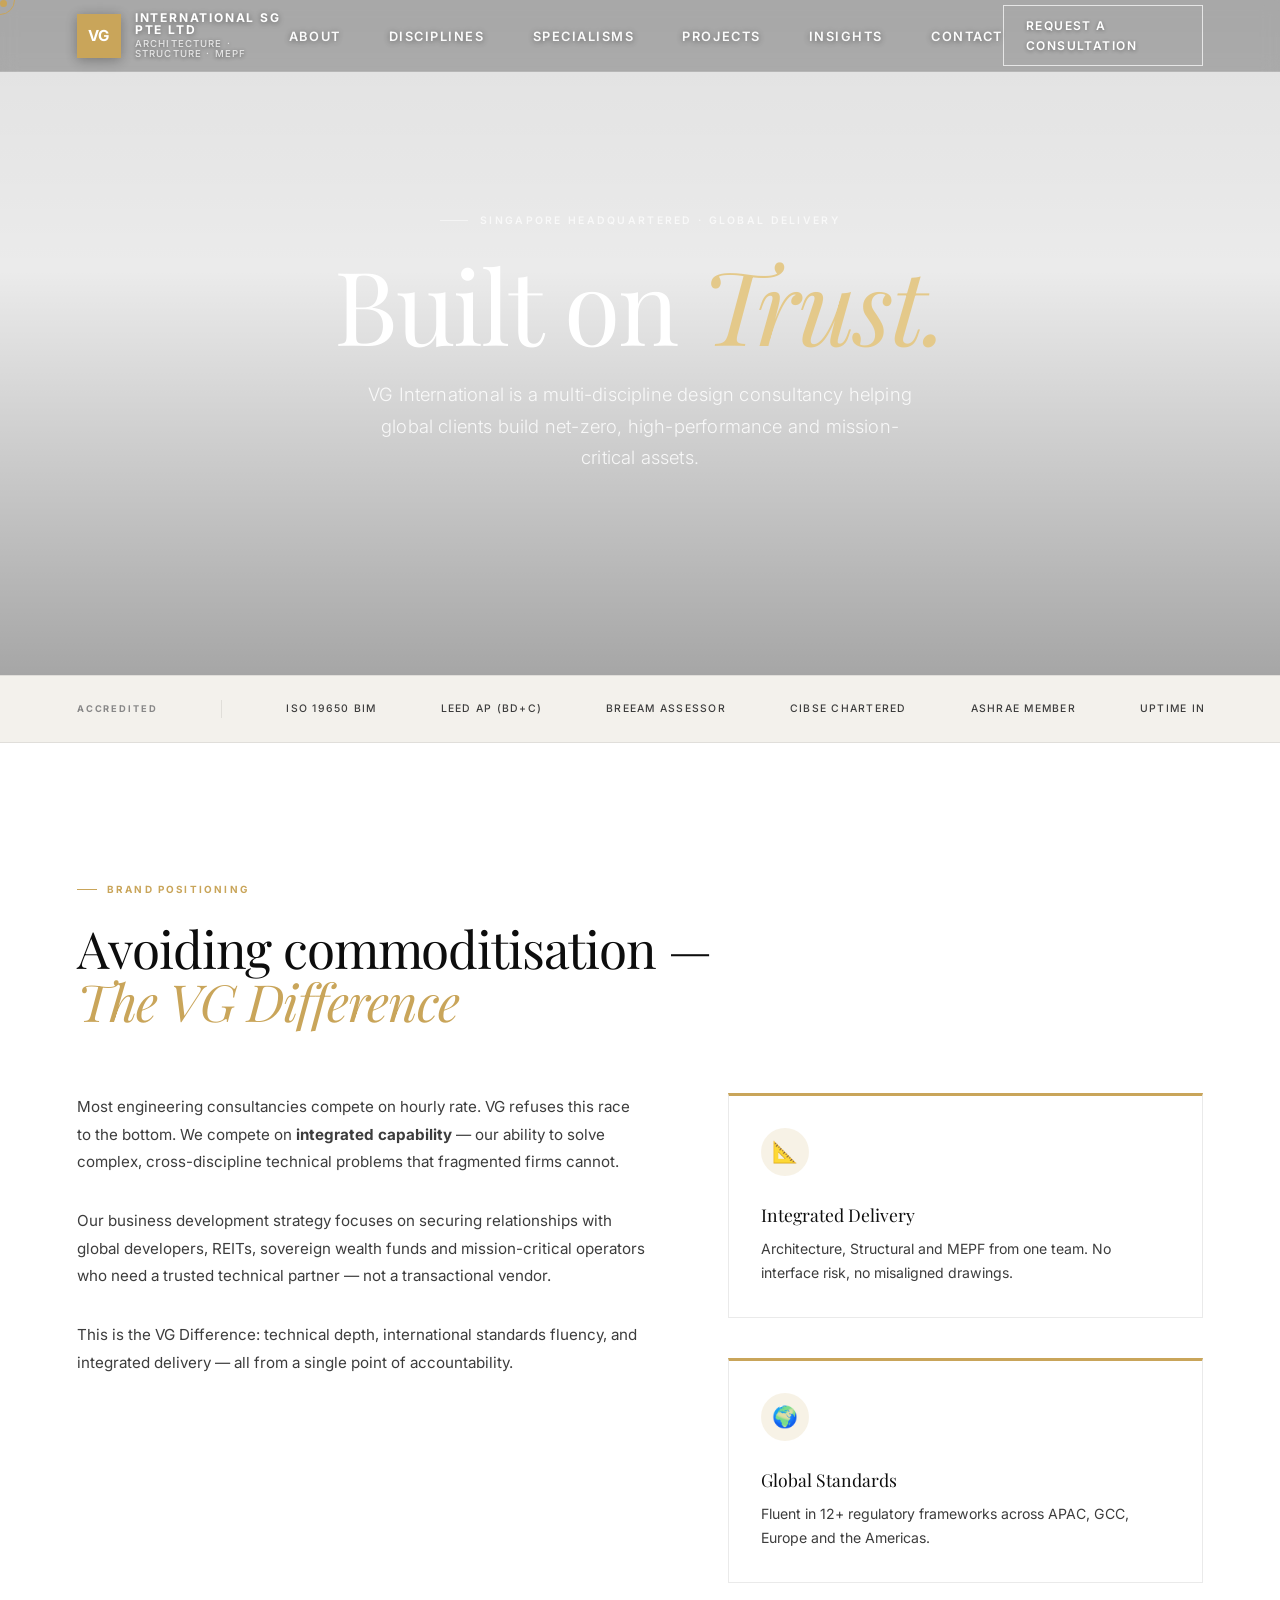
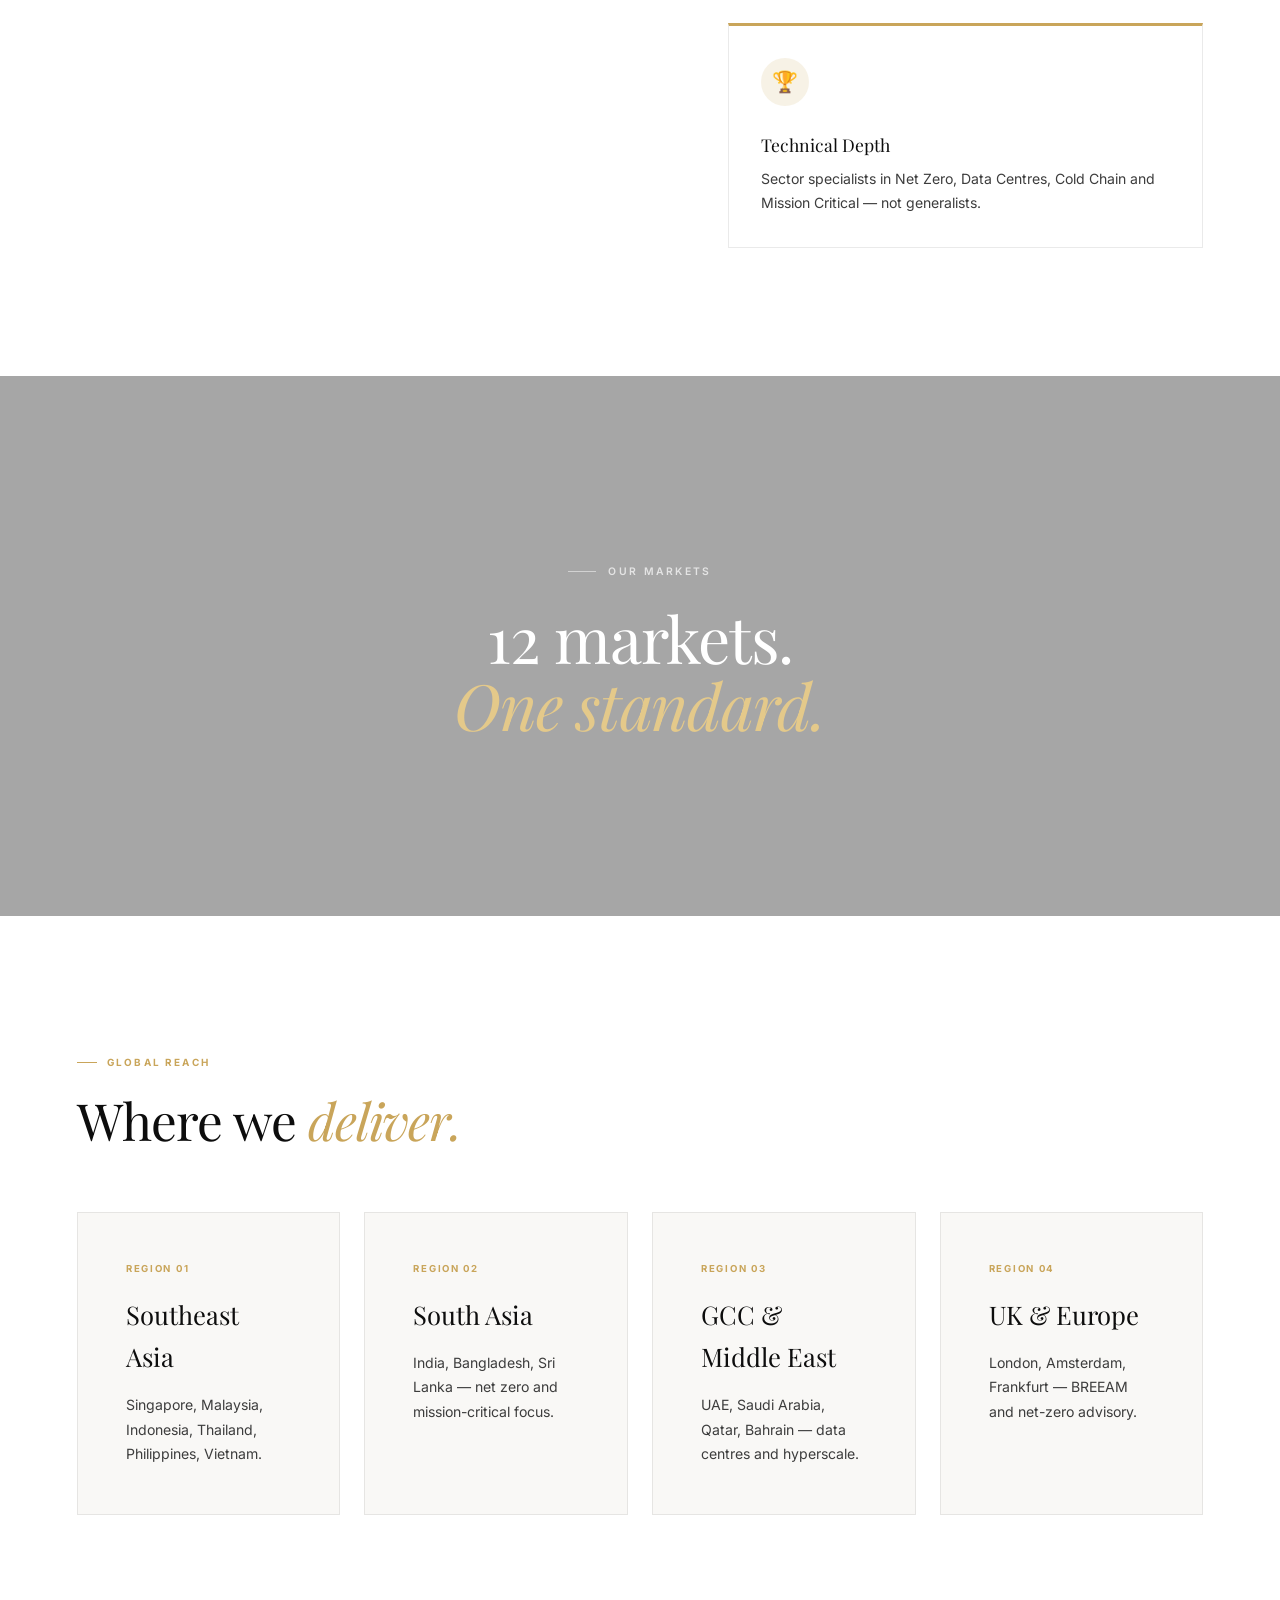
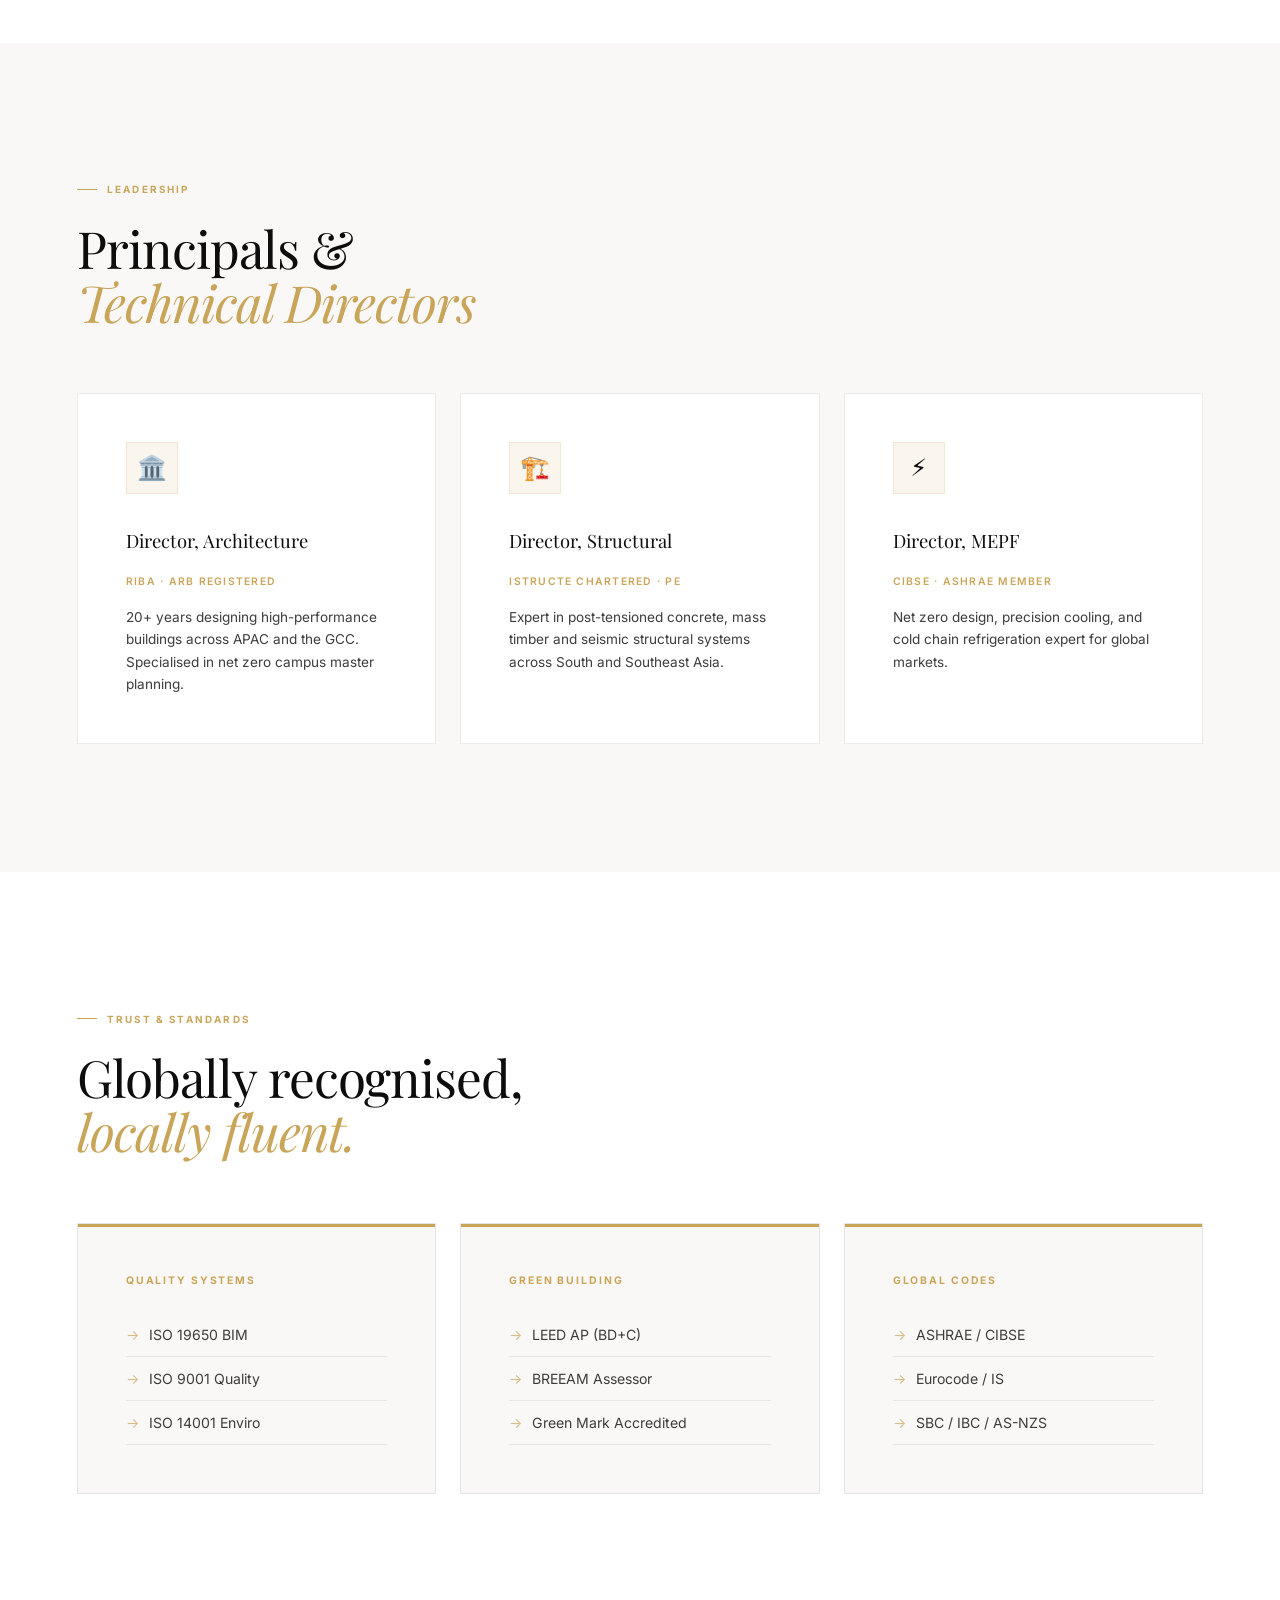
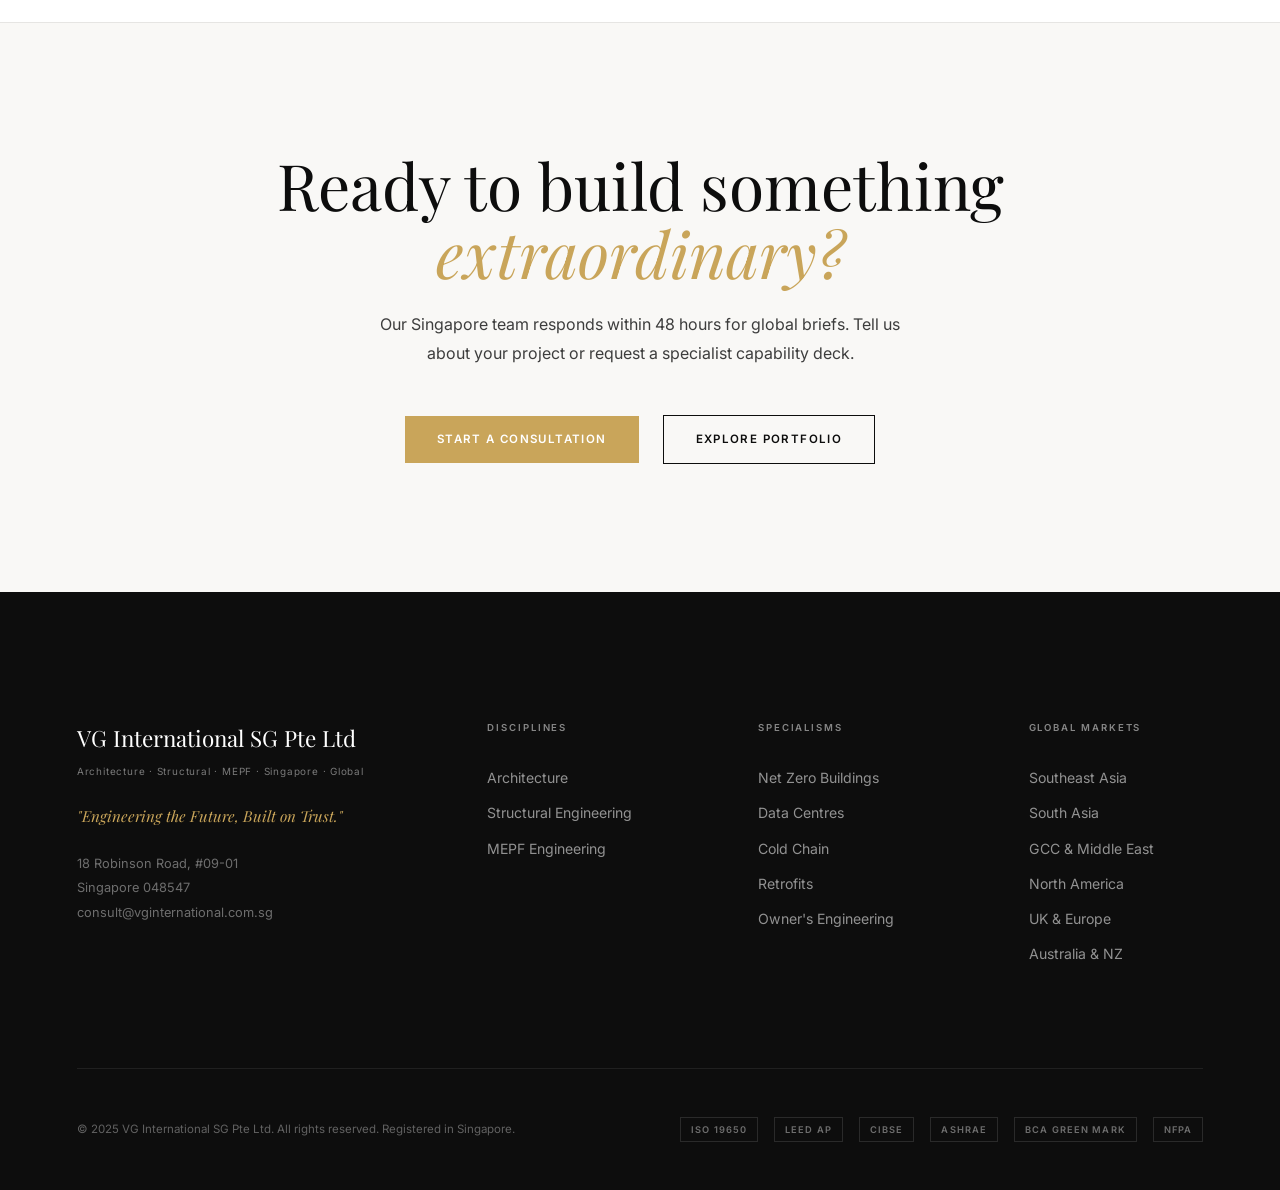
==== commit 59e020e4: "Initial commit" ====
--- a/about.html
+++ b/about.html
@@ -7,161 +7,175 @@
 <link rel="preconnect" href="https://fonts.gstatic.com" crossorigin>
 <link rel="stylesheet" href="css/style.css">
 <style>
-/* ─── ABOUT HERO ─── */
-.page-hero {
-  padding: 180px 2rem 120px;
-  background: radial-gradient(circle at top right, #F4F0E8 0%, #F9F7F2 100%);
-  border-bottom: 1px solid var(--border);
-  position:relative; overflow:hidden;
-  text-align: center;
-}
-.page-hero::after {
-  content: ''; position:absolute; top:0; right:0; width:35%; height:100%;
-  background-image:linear-gradient(rgba(201,160,90,0.05) 1px,transparent 1px),linear-gradient(90deg,rgba(201,160,90,0.05) 1px,transparent 1px);
-  background-size:50px 50px; transform: skewX(-15deg); opacity:0.6; pointer-events:none;
-}
-.page-hero::before {
-  content: ''; position:absolute; top:0; left:0; width:35%; height:100%;
-  background-image:linear-gradient(rgba(78,158,150,0.03) 1px,transparent 1px),linear-gradient(90deg,rgba(78,158,150,0.03) 1px,transparent 1px);
-  background-size:50px 50px; transform: skewX(15deg); opacity:0.6; pointer-events:none;
-}
-.page-hero h1 {
-  font-family: 'Cormorant Garamond', serif;
-  font-size: clamp(2.5rem, 6vw, 5.2rem);
-  font-weight: 400; line-height: 1.1; letter-spacing: -0.02em;
-  margin: 1.5rem auto; color: var(--sand);
-  max-width: 1200px;
-}
-.page-hero p {
-  max-width: 800px; margin: 0 auto;
-  color: var(--sand-muted); font-size: 1.15rem; line-height: 1.75;
-}
-
-/* ─── PROMISE GRID ─── */
-.promise-grid { display:grid; grid-template-columns:repeat(3,1fr); gap:1.5rem; margin-top:4rem; }
-.promise-card { 
-  padding:2.5rem; background:var(--bg-3); border:1px solid var(--border); 
-  transition:all 0.4s; position:relative;
-}
-.promise-card:hover { border-color:var(--gold); transform:translateY(-5px); box-shadow:var(--shadow-lg); }
-.promise-num { 
-  font-family:'Inter',sans-serif; font-size:0.6rem; color:var(--gold); 
-  letter-spacing:0.2em; font-weight:700; margin-bottom:1.5rem; 
-}
-.promise-title { 
-  font-family:'Cormorant Garamond',serif; font-size:1.5rem; 
-  font-weight:500; color:var(--sand); margin-bottom:1rem; 
-}
-.promise-text { font-size:0.9rem; color:var(--sand-muted); line-height:1.7; }
-
-/* ─── SG ADVANTAGE ─── */
-.about-grid { display:grid; grid-template-columns:1.2fr 1fr; gap:5rem; margin-top:4rem; }
-.sg-card { padding:2rem; background:var(--bg-3); border:1px solid var(--border); border-left:3px solid var(--gold); margin-bottom:1rem; }
-.sg-title { font-family:'Cormorant Garamond',serif; font-size:1.3rem; color:var(--sand); margin-bottom:0.8rem; }
-.sg-text { font-size:0.85rem; color:var(--sand-muted); line-height:1.7; }
-
-/* ─── TEAM GRID ─── */
-.team-grid { display:grid; grid-template-columns:repeat(3,1fr); gap:2rem; margin-top:4rem; }
-.team-card { background:var(--bg-3); border:1px solid var(--border); text-align:center; padding:3rem 2rem; transition:all 0.4s; }
-.team-card:hover { border-color:var(--gold); transform:translateY(-5px); box-shadow:var(--shadow-lg); }
-.team-thumb { 
-  width:100px; height:100px; background:var(--bg-2); border-radius:50%; 
-  margin:0 auto 2rem; display:flex; align-items:center; justify-content:center; 
-  font-size:3rem; border:1px solid var(--border); box-shadow:0 10px 30px rgba(0,0,0,0.05);
-}
-.team-name { font-family:'Cormorant Garamond',serif; font-size:1.6rem; color:var(--sand); margin-bottom:0.5rem; }
-.team-role { font-size:0.65rem; color:var(--gold); letter-spacing:0.2em; text-transform:uppercase; font-weight:700; margin-bottom:1.5rem; }
-.team-text { font-size:0.88rem; color:var(--sand-muted); line-height:1.7; }
+.about-grid  { display: grid; grid-template-columns: 1.2fr 1fr; gap: 5rem; align-items: start; }
+.promise-grid{ display: grid; grid-template-columns: repeat(3,1fr); gap: 1.5rem; margin-top: 3rem; }
+.team-grid   { display: grid; grid-template-columns: repeat(3,1fr); gap: 1.5rem; margin-top: 3rem; }
+.market-grid { display: grid; grid-template-columns: repeat(4,1fr); gap: 1.5rem; margin-top: 3rem; }
 
 @media(max-width:900px){
-  .promise-grid, .about-grid, .team-grid { grid-template-columns:1fr; }
-  .page-hero { padding:120px 1.5rem 60px; }
+  .about-grid, .promise-grid, .team-grid, .market-grid { grid-template-columns: 1fr; gap: 2rem; }
+  .market-grid { grid-template-columns: 1fr 1fr; }
 }
 </style>
 </head>
-<body class="about-page">
+<body>
+<div id="scroll-progress"></div>
 <div id="nav-placeholder"></div>
 
-<div class="page-hero">
-  <div class="page-hero-tag">Singapore Headquartered · Global Delivery</div>
-  <h1 class="gold-shimmer-text">Engineering the Future,<br><em>Built on Trust.</em></h1>
-  <p>VG International is a multi-discipline design & engineering consultancy helping global clients build and operate net-zero, high-performance and mission-critical assets.</p>
-</div>
+<!-- CINEMATIC HERO -->
+<section class="video-hero tall">
+  <div class="video-hero-bg">
+    <video autoplay muted loop playsinline>
+      <source src="Public/grok-video-a93527ab-5ca3-4bed-82b3-470a1e8af33f.mp4" type="video/mp4">
+    </video>
+  </div>
+  <div class="video-hero-overlay"></div>
+  <div class="video-hero-content">
+    <div class="eyebrow eyebrow-white">Singapore Headquartered · Global Delivery</div>
+    <h1 class="display-xl">Built on <em>Trust.</em></h1>
+    <p class="hero-sub">VG International is a multi-discipline design consultancy helping global clients build net-zero, high-performance and mission-critical assets.</p>
+  </div>
+</section>
 
 <div id="trust-placeholder"></div>
 
 <!-- PHILOSOPHY -->
-<section class="section">
-  <div class="section-tag">Brand Positioning</div>
-  <h2 class="section-title gold-shimmer-text">Avoiding Commoditisation —<br><em>The VG Difference</em></h2>
-  <p class="body-text" style="max-width:800px; margin-top:1.5rem; color:var(--sand-muted);">Most consultancies sound alike. VG signals something different: outcome-led engineering, global delivery discipline, specialist sector depth, and commissioning accountability.</p>
-  
-  <div class="promise-grid">
-    <div class="promise-card"><div class="promise-num">01</div><div class="promise-title">Full Integration</div><div class="promise-text">Architecture + Structural + MEPF from one team. No coordination gaps, no blame games, one point of accountability.</div></div>
-    <div class="promise-card"><div class="promise-num">02</div><div class="promise-title">Depth Over Volume</div><div class="promise-text">We serve fewer, more complex projects. Our value comes from specialized knowledge others can't replicate.</div></div>
-    <div class="promise-card"><div class="promise-num">03</div><div class="promise-title">Net Zero by Default</div><div class="promise-text">Sustainability isn't a service add-on — it is our methodology, embedded from concept day one.</div></div>
+<div class="section">
+  <div class="section-header reveal-init">
+    <div class="section-tag">Brand Positioning</div>
+    <h2 class="sec-title">Avoiding commoditisation —<br><em>The VG Difference</em></h2>
+  </div>
+  <div class="about-grid">
+    <div class="reveal-init">
+      <p class="body-text" style="margin-bottom:2rem;">Most engineering consultancies compete on hourly rate. VG refuses this race to the bottom. We compete on <strong>integrated capability</strong> — our ability to solve complex, cross-discipline technical problems that fragmented firms cannot.</p>
+      <p class="body-text" style="margin-bottom:2rem;">Our business development strategy focuses on securing relationships with global developers, REITs, sovereign wealth funds and mission-critical operators who need a trusted technical partner — not a transactional vendor.</p>
+      <p class="body-text">This is the VG Difference: technical depth, international standards fluency, and integrated delivery — all from a single point of accountability.</p>
+    </div>
+    <div class="reveal-init">
+      <div class="promise-grid" style="grid-template-columns:1fr; margin-top:0;">
+        <div class="promise-card" style="padding:2rem; border:1px solid var(--border); border-top:3px solid var(--gold); margin-bottom:1rem;">
+          <div class="icon-circle ic-gold">📐</div>
+          <div style="font-family:var(--f-display);font-size:1.1rem;color:var(--ink);margin-bottom:0.5rem;">Integrated Delivery</div>
+          <div style="font-size:0.88rem;color:var(--ink-2);line-height:1.7;">Architecture, Structural and MEPF from one team. No interface risk, no misaligned drawings.</div>
+        </div>
+        <div class="promise-card" style="padding:2rem; border:1px solid var(--border); border-top:3px solid var(--gold); margin-bottom:1rem;">
+          <div class="icon-circle ic-gold">🌍</div>
+          <div style="font-family:var(--f-display);font-size:1.1rem;color:var(--ink);margin-bottom:0.5rem;">Global Standards</div>
+          <div style="font-size:0.88rem;color:var(--ink-2);line-height:1.7;">Fluent in 12+ regulatory frameworks across APAC, GCC, Europe and the Americas.</div>
+        </div>
+        <div class="promise-card" style="padding:2rem; border:1px solid var(--border); border-top:3px solid var(--gold);">
+          <div class="icon-circle ic-gold">🏆</div>
+          <div style="font-family:var(--f-display);font-size:1.1rem;color:var(--ink);margin-bottom:0.5rem;">Technical Depth</div>
+          <div style="font-size:0.88rem;color:var(--ink-2);line-height:1.7;">Sector specialists in Net Zero, Data Centres, Cold Chain and Mission Critical — not generalists.</div>
+        </div>
+      </div>
+    </div>
+  </div>
+</div>
+
+<!-- VIDEO BREAK -->
+<section class="video-hero medium">
+  <div class="video-hero-bg">
+    <video autoplay muted loop playsinline>
+      <source src="Public/grok-video-c23f3ba2-6d90-4def-bf78-c7a36a2bf745.mp4" type="video/mp4">
+    </video>
+  </div>
+  <div class="video-hero-overlay" style="background:rgba(0,0,0,0.35);"></div>
+  <div class="video-hero-content">
+    <div class="eyebrow eyebrow-white">Our Markets</div>
+    <h2 class="display-lg">12 markets.<br><em>One standard.</em></h2>
   </div>
 </section>
 
-<!-- SINGAPORE ADVANTAGE -->
-<section class="section section-alt" id="singapore">
-  <div class="section-tag">Strategic Hub</div>
-  <h2 class="section-title gold-shimmer-text">One World-Class Address.<br><em>Every Global Market.</em></h2>
-  <div class="about-grid">
-    <div class="sg-reasons">
-      <div class="sg-card"><div class="sg-title">🏛 World's #1 Legal Protection</div><div class="sg-text">Contracts and IP safe under SG law — critical for cross-border projects with sensitive mission-critical data.</div></div>
-      <div class="sg-card"><div class="sg-title">⚖️ Neutral Geopolitical Position</div><div class="sg-text">Trusted simultaneously by clients from the Middle East, Asia, Europe and North America.</div></div>
-      <div class="sg-card"><div class="sg-title">🌿 MAS Green Finance Hub</div><div class="sg-text">Access to green bonds and sustainability-linked loans for ESG-mandated client projects.</div></div>
+<!-- GLOBAL MARKETS -->
+<div class="section">
+  <div class="section-header reveal-init">
+    <div class="section-tag">Global Reach</div>
+    <h2 class="sec-title">Where we <em>deliver.</em></h2>
+  </div>
+  <div class="market-grid">
+    <div class="card reveal-init">
+      <div class="card-num">Region 01</div>
+      <div class="card-title">Southeast Asia</div>
+      <div class="card-text">Singapore, Malaysia, Indonesia, Thailand, Philippines, Vietnam.</div>
     </div>
-    <div id="markets" style="padding:2.5rem; border:1px solid var(--border); background:var(--bg-3);">
-      <h3 class="sub-title" style="margin-bottom:2rem; font-family:'Cormorant Garamond',serif; font-size:1.8rem; color:var(--gold);">Global Market Delivery</h3>
-      <div style="font-size:0.95rem; line-height:2; color:var(--sand-muted);">
-        <div style="border-bottom:1px solid rgba(255,255,255,0.05); padding:0.5rem 0;">✓ Southeast Asia · $5T Construction Hub</div>
-        <div style="border-bottom:1px solid rgba(255,255,255,0.05); padding:0.5rem 0;">✓ South Asia · India 700M sqm target</div>
-        <div style="border-bottom:1px solid rgba(255,255,255,0.05); padding:0.5rem 0;">✓ GCC Region · Vision 2030 Mandates</div>
-        <div style="border-bottom:1px solid rgba(255,255,255,0.05); padding:0.5rem 0;">✓ Europe · EU Taxonomy Alignment</div>
-        <div style="border-bottom:1px solid rgba(255,255,255,0.05); padding:0.5rem 0;">✓ Australia & NZ · NCC 2025 Standards</div>
+    <div class="card reveal-init">
+      <div class="card-num">Region 02</div>
+      <div class="card-title">South Asia</div>
+      <div class="card-text">India, Bangladesh, Sri Lanka — net zero and mission-critical focus.</div>
+    </div>
+    <div class="card reveal-init">
+      <div class="card-num">Region 03</div>
+      <div class="card-title">GCC &amp; Middle East</div>
+      <div class="card-text">UAE, Saudi Arabia, Qatar, Bahrain — data centres and hyperscale.</div>
+    </div>
+    <div class="card reveal-init">
+      <div class="card-num">Region 04</div>
+      <div class="card-title">UK &amp; Europe</div>
+      <div class="card-text">London, Amsterdam, Frankfurt — BREEAM and net-zero advisory.</div>
+    </div>
+  </div>
+</div>
+
+<!-- TEAM -->
+<section class="section-alt">
+  <div class="inner">
+    <div class="section-header reveal-init">
+      <div class="section-tag">Leadership</div>
+      <h2 class="sec-title">Principals &amp;<br><em>Technical Directors</em></h2>
+    </div>
+    <div class="team-grid">
+      <div class="team-card reveal-init">
+        <div class="team-thumb">🏛️</div>
+        <div class="team-name">Director, Architecture</div>
+        <div class="team-role">RIBA · ARB Registered</div>
+        <div class="team-text">20+ years designing high-performance buildings across APAC and the GCC. Specialised in net zero campus master planning.</div>
+      </div>
+      <div class="team-card reveal-init">
+        <div class="team-thumb">🏗️</div>
+        <div class="team-name">Director, Structural</div>
+        <div class="team-role">IStructE Chartered · PE</div>
+        <div class="team-text">Expert in post-tensioned concrete, mass timber and seismic structural systems across South and Southeast Asia.</div>
+      </div>
+      <div class="team-card reveal-init">
+        <div class="team-thumb">⚡</div>
+        <div class="team-name">Director, MEPF</div>
+        <div class="team-role">CIBSE · ASHRAE Member</div>
+        <div class="team-text">Net zero design, precision cooling, and cold chain refrigeration expert for global markets.</div>
       </div>
     </div>
   </div>
 </section>
 
-<!-- LEADERSHIP -->
-<section class="section" id="team">
-  <div class="section-tag">Leadership</div>
-  <h2 class="section-title gold-shimmer-text">Built for Complex <em>Delivery</em></h2>
-  <div class="team-grid">
-    <div class="team-card"><div class="team-thumb">👷</div><div class="team-name">Director, Architecture</div><div class="team-role">BCA Registered · LEED AP</div><div class="team-text">20+ years across commercial, industrial and net-zero projects in Singapore, India and the GCC.</div></div>
-    <div class="team-card"><div class="team-thumb">🏗️</div><div class="team-name">Director, Engineering</div><div class="team-role">PE · IStructE · MICE</div><div class="team-text">High-rise, data center and mission-critical specialist. Multi-code fluency across ACI, IS and SBC.</div></div>
-    <div class="team-card"><div class="team-thumb">⚡</div><div class="team-name">Director, MEPF</div><div class="team-role">CIBSE · ASHRAE Member</div><div class="team-text">Net zero design, precision cooling, and cold chain refrigeration expert for global markets.</div></div>
+<!-- ACCREDITATIONS -->
+<div class="section">
+  <div class="section-header reveal-init">
+    <div class="section-tag">Trust &amp; Standards</div>
+    <h2 class="sec-title">Globally recognised,<br><em>locally fluent.</em></h2>
   </div>
-</section>
-
-<!-- ACCREDITATIONS -->
-<section class="section section-alt">
-  <div class="section-tag">Trust & Standards</div>
-  <h2 class="section-title gold-shimmer-text">Globally Recognised,<br><em>Locally Fluent</em></h2>
-  <div class="grid-3" style="display:grid; grid-template-columns:repeat(3,1fr); gap:1.5rem; margin-top:4rem;">
-    <div style="padding:2.5rem; background:var(--bg-3); border:1px solid var(--border); border-top:3px solid var(--teal-glow);">
-      <div style="font-family:'Inter',sans-serif;font-size:0.65rem;color:var(--teal-glow);letter-spacing:0.15em;margin-bottom:1.5rem;font-weight:700;">QUALITY SYSTEMS</div>
+  <div class="grid-3">
+    <div class="card-top reveal-init">
+      <div class="cap-title">Quality Systems</div>
       <ul class="arrow-list"><li>ISO 19650 BIM</li><li>ISO 9001 Quality</li><li>ISO 14001 Enviro</li></ul>
     </div>
-    <div style="padding:2.5rem; background:var(--bg-3); border:1px solid var(--border); border-top:3px solid var(--gold);">
-      <div style="font-family:'Inter',sans-serif;font-size:0.65rem;color:var(--gold);letter-spacing:0.15em;margin-bottom:1.5rem;font-weight:700;">GREEN BUILDING</div>
+    <div class="card-top reveal-init">
+      <div class="cap-title">Green Building</div>
       <ul class="arrow-list"><li>LEED AP (BD+C)</li><li>BREEAM Assessor</li><li>Green Mark Accredited</li></ul>
     </div>
-    <div style="padding:2.5rem; background:#122023; border:1px solid var(--border); border-top:3px solid var(--sand);">
-      <div style="font-family:'Inter',sans-serif;font-size:0.65rem;color:var(--sand);letter-spacing:0.15em;margin-bottom:1.5rem;font-weight:700;">GLOBAL CODES</div>
+    <div class="card-top reveal-init">
+      <div class="cap-title">Global Codes</div>
       <ul class="arrow-list"><li>ASHRAE / CIBSE</li><li>Eurocode / IS</li><li>SBC / IBC / AS-NZS</li></ul>
     </div>
   </div>
-</section>
+</div>
 
-<div class="cta-band" style="background:#050C0D; border-top:1px solid var(--border); padding:8rem 2rem; text-align:center;">
-  <h2 class="gold-shimmer-text" style="font-size:clamp(2rem,4vw,3.5rem); margin-bottom:1.5rem;">Ready to Build Something<br><em>Extraordinary?</em></h2>
-  <div class="btn-group" style="justify-content:center; margin-top:3rem;">
+<!-- CTA -->
+<div class="cta-band">
+  <h2>Ready to build something<br><em>extraordinary?</em></h2>
+  <p>Our Singapore team responds within 48 hours for global briefs. Tell us about your project or request a specialist capability deck.</p>
+  <div class="btn-row center">
     <a href="contact.html" class="btn btn-gold">Start a Consultation</a>
-    <a href="projects.html" class="btn btn-outline" style="border-color:var(--border); color:var(--sand);">Explore Portfolio</a>
+    <a href="projects.html" class="btn btn-outline-dark">Explore Portfolio</a>
   </div>
 </div>
 
--- a/css/style.css
+++ b/css/style.css
@@ -1,1718 +1,1542 @@
-@import url('https://fonts.googleapis.com/css2?family=Cormorant+Garamond:ital,wght@0,400;0,500;0,600;0,700;1,400;1,500;1,600&family=Inter:wght@300;400;500;600;700&display=swap');
-
+@import url('https://fonts.googleapis.com/css2?family=Playfair+Display:ital,wght@0,400;0,600;0,700;1,400;1,600&family=Inter:wght@300;400;500;600&display=swap');
+
+/* ============================
+   DESIGN TOKENS
+   ============================ */
 :root {
-  /* ── Warm Alabaster & Sandstone (Light Theme) ── */
-  --bg:         #F9F7F2;   /* Main Alabaster */
-  --bg-2:       #F4F0E8;   /* Section Sandstone */
-  --bg-3:       #FFFFFF;   /* Elevated White Cards */
-  --surface:    #E8E2D8;   /* Hover states */
-
-  /* ── Text (Deep Slate & Charcoal) ── */
-  --sand:       #1A1A1A;   /* Main text (Now Slate) */
-  --sand-muted: #555555;   /* Secondary */
-  --sand-faint: #888888;   /* Tertiary */
-
-  /* ── Luxury Gold Palette (Refined for Light Mode) ── */
-  --gold-raw:   #B88E45;   /* Slightly deeper gold for contrast */
-  --gold-bright:#F6E27A;
-  --gold-deep:  #7A5F32;
-  
-  /* Rich Gold Linear Gradient - Shimmer adjusted for Light backgrounds */
-  --gold-metallic: linear-gradient(
-    135deg, 
-    #7A5F32 0%, 
-    #B88E45 25%, 
-    #8B6F39 50%, 
-    #B88E45 75%, 
-    #7A5F32 100%
-  );
-  
-  --gold:       #B88E45;
-  --gold-light: #C9A05A;
-
-  /* ── Accents ── */
-  --teal-glow:  #2D605C;   /* Deeper teal for contrast */
-  --border:     rgba(26, 26, 26, 0.08); 
-  --shadow-gold: 0 4px 20px rgba(184, 142, 69, 0.08);
-  --shadow-lg:  0 20px 80px rgba(0, 0, 0, 0.05); /* Soft, airy elevation */
-  --radius:     2px; 
-  --radius-lg:  4px;
-}
-
-@keyframes gold-shimmer {
-  0% { background-position: -200% center; }
-  100% { background-position: 200% center; }
-}
-
-.gold-shimmer-text {
-  background: var(--gold-metallic);
-  background-size: 200% auto;
-  -webkit-background-clip: text;
-  background-clip: text;
-  color: transparent;
-  -webkit-text-fill-color: transparent;
-  animation: gold-shimmer 6s linear infinite;
-}
-
-*,
-*::before,
-*::after {
-  margin: 0;
-  padding: 0;
-  box-sizing: border-box;
-}
-
-html {
-  scroll-behavior: smooth;
-}
+  /* Backgrounds */
+  --bg:           #FFFFFF;
+  --bg-2:         #F9F8F6;
+  --bg-3:         #F3F1EC;
+  --bg-dark:      #111111;
+
+  /* Text */
+  --ink:          #0D0D0D;
+  --ink-2:        #3D3D3D;
+  --ink-3:        #888888;
+  --ink-inv:      #FFFFFF;
+
+  /* Gold Accent */
+  --gold:         #C9A55A;
+  --gold-light:   #E4C98A;
+  --gold-deep:    #8B6B2E;
+
+  /* Fonts */
+  --f-display:    'Playfair Display', Georgia, serif;
+  --f-body:       'Inter', system-ui, sans-serif;
+
+  /* Spacing */
+  --s1: 8px; --s2: 16px; --s3: 24px; --s4: 32px;
+  --s5: 48px; --s6: 64px; --s7: 96px; --s8: 128px;
+  --s9: 160px;
+
+  /* Layout */
+  --max-w: 1320px;
+  --side:  6vw;
+
+  /* Borders & Shadows */
+  --border:       rgba(0,0,0,0.08);
+  --border-gold:  rgba(201,165,90,0.3);
+  --shadow:       0 4px 24px rgba(0,0,0,0.06);
+  --shadow-lg:    0 16px 64px rgba(0,0,0,0.10);
+
+  /* Easing */
+  --ease:         cubic-bezier(0.16, 1, 0.3, 1);
+}
+
+/* ============================
+   RESET & BASE
+   ============================ */
+*, *::before, *::after { box-sizing: border-box; margin: 0; padding: 0; }
+html { scroll-behavior: smooth; font-size: 16px; }
 
 body {
-  font-family: 'Inter', sans-serif;
+  font-family: var(--f-body);
   background: var(--bg);
-  color: var(--sand);
+  color: var(--ink);
   overflow-x: hidden;
-}
-
-/* ─── NAV ─── */
+  -webkit-font-smoothing: antialiased;
+  line-height: 1.65;
+}
+
+img, video { display: block; max-width: 100%; }
+a { text-decoration: none; color: inherit; }
+
+/* ============================
+   SCROLL PROGRESS
+   ============================ */
+#scroll-progress {
+  position: fixed; top: 0; left: 0;
+  height: 2px; width: 0%;
+  background: var(--gold);
+  z-index: 9999;
+  transition: width 0.08s linear;
+}
+
+/* ============================
+   NAV
+   ============================ */
 nav {
   position: fixed;
-  top: 0;
-  left: 0;
-  right: 0;
+  top: 0; left: 0; right: 0;
   z-index: 1000;
   display: flex;
   align-items: center;
   justify-content: space-between;
-  padding: 0 4rem;
+  padding: 0 var(--side);
   height: 72px;
-  background: rgba(249, 247, 242, 0.88); /* Warm frosted glass */
-  backdrop-filter: blur(20px) saturate(180%);
-  border-bottom: 1px solid rgba(26, 26, 26, 0.06); 
-  transition: all 0.4s ease;
+  background: transparent;
+  transition: background 0.4s var(--ease), height 0.4s var(--ease), backdrop-filter 0.4s var(--ease);
+}
+
+nav.scrolled {
+  height: 56px;
+  background: rgba(255,255,255,0.96);
+  backdrop-filter: blur(16px);
+  border-bottom: 1px solid var(--border);
 }
 
 .nav-logo {
-  display: flex;
-  align-items: center;
-  gap: 0.9rem;
+  display: flex; align-items: center; gap: 14px;
   text-decoration: none;
 }
 
-.nav-logo-box {
-  width: 40px;
-  height: 40px;
-  background: var(--gold-metallic);
-  background-size: 200% auto;
-  display: flex;
-  align-items: center;
-  justify-content: center;
-  font-family: 'Cormorant Garamond', serif;
-  font-size: 1.2rem;
+.nav-logo-mark {
+  width: 44px; height: 44px;
+  background: var(--gold);
+  display: flex; align-items: center; justify-content: center;
+  font-family: var(--f-body);
+  font-size: 0.95rem;
   font-weight: 700;
-  color: #050C0D;
+  color: white;
+  letter-spacing: 0.05em;
   flex-shrink: 0;
-  animation: gold-shimmer 4s linear infinite;
-  box-shadow: 0 0 15px rgba(201, 160, 90, 0.3);
-}
-
-.nav-logo-text {
+}
+
+.nav-logo-info {
   display: flex;
   flex-direction: column;
-  gap: 0.06rem;
-  line-height: 1.2;
+  gap: 3px;
+  justify-content: center;
 }
 
 .nav-logo-name {
-  font-family: 'Inter', sans-serif;
-  font-size: 0.72rem;
+  font-family: var(--f-body);
+  font-size: 0.75rem;
+  font-weight: 700;
+  color: var(--ink);
+  letter-spacing: 0.15em;
+  text-transform: uppercase;
+  line-height: 1;
+}
+
+.nav-logo-sub {
+  font-family: var(--f-body);
+  font-size: 0.6rem;
+  font-weight: 500;
+  color: var(--ink-3);
+  letter-spacing: 0.12em;
+  text-transform: uppercase;
+  line-height: 1;
+}
+
+.nav-links {
+  display: flex; align-items: center;
+  list-style: none; gap: var(--s5);
+}
+
+.nav-links a {
+  font-family: var(--f-body);
+  font-size: 0.8rem;
   font-weight: 600;
-  letter-spacing: 0.18em;
-  text-transform: uppercase;
-  color: var(--sand);
-}
-
-.nav-logo-sub {
-  font-family: 'Inter', sans-serif;
-  font-size: 0.62rem;
-  font-weight: 400;
-  letter-spacing: 0.22em;
-  text-transform: uppercase;
-  color: var(--gold);
-}
-
-.nav-links {
-  display: flex;
-  gap: 2.2rem;
-  list-style: none;
-}
-
-.nav-links a {
-  font-family: 'Inter', sans-serif;
-  font-size: 0.72rem;
-  font-weight: 400;
-  letter-spacing: 0.1em;
-  text-transform: uppercase;
-  color: var(--sand-muted);
-  text-decoration: none;
-  transition: color 0.2s;
-  padding-bottom: 2px;
-  border-bottom: 1px solid transparent;
-}
-
-.nav-links a:hover,
-.nav-links a.active {
-  color: var(--gold);
-  border-bottom-color: var(--gold);
-}
+  letter-spacing: 0.12em;
+  text-transform: uppercase;
+  color: var(--ink);
+  opacity: 0.75;
+  transition: opacity 0.2s, color 0.2s;
+}
+
+.nav-links a:hover, .nav-links a.active { opacity: 1; color: var(--gold); }
+
+/* When nav is over video — frosted glass blur effect to match bottom stats bar */
+nav.on-video {
+  background: rgba(0,0,0,0.25);
+  backdrop-filter: blur(8px);
+  border-bottom: 1px solid rgba(255,255,255,0.15);
+}
+
+nav.on-video .nav-links a,
+nav.on-video .nav-logo-name {
+  color: #FFFFFF;
+  text-shadow: 0 1px 6px rgba(0,0,0,0.5);
+  opacity: 1;
+}
+nav.on-video .nav-logo-sub {
+  color: rgba(255,255,255,0.75);
+  text-shadow: 0 1px 4px rgba(0,0,0,0.5);
+}
+nav.on-video .nav-logo-mark {
+  background: var(--gold);
+  box-shadow: 0 2px 12px rgba(0,0,0,0.3);
+}
+nav.on-video .nav-cta {
+  border-color: rgba(255,255,255,0.7);
+  color: white;
+  text-shadow: 0 1px 4px rgba(0,0,0,0.4);
+  font-size: 0.75rem;
+}
+nav.on-video .nav-links a { opacity: 0.95; }
+nav.on-video .nav-links a:hover { color: var(--gold-light); opacity: 1; text-shadow: none; }
+
+/* Scrolled state — clean dark on white, hide the before gradient */
+nav.scrolled::before { opacity: 0; display: none; }
+nav.scrolled .nav-logo-name { color: var(--ink); text-shadow: none; }
+nav.scrolled .nav-logo-sub  { color: var(--ink-3); text-shadow: none; }
+nav.scrolled .nav-links a   { color: var(--ink); text-shadow: none; opacity: 0.7; }
+
 
 .nav-cta {
-  background: var(--gold);
-  color: var(--bg);
-  font-family: 'Inter', sans-serif;
+  font-family: var(--f-body);
   font-size: 0.7rem;
   font-weight: 600;
   letter-spacing: 0.12em;
   text-transform: uppercase;
-  padding: 0.6rem 1.6rem;
-  text-decoration: none;
-  transition: all 0.2s;
+  border: 1px solid var(--ink);
+  color: var(--ink);
+  padding: 10px 22px;
+  transition: all 0.3s var(--ease);
 }
 
 .nav-cta:hover {
-  background: var(--gold-light);
-  transform: translateY(-1px);
-}
-
-/* ─── PAGE HERO ─── */
-.page-hero {
-  padding: 140px 5rem 80px;
-  background: var(--bg);
-  border-bottom: 1px solid var(--border);
+  background: var(--gold);
+  border-color: var(--gold);
+  color: white;
+}
+
+/* ============================
+   VIDEO HERO SYSTEM
+   ============================ */
+.video-hero {
   position: relative;
+  width: 100%;
   overflow: hidden;
-}
-
-.page-hero::before {
-  content: '';
+  display: flex; align-items: center; justify-content: center;
+}
+
+.video-hero.full-screen { height: 100vh; }
+.video-hero.tall { height: 75vh; }
+.video-hero.medium { height: 60vh; }
+
+.video-hero-bg {
   position: absolute;
-  top: 0;
-  right: 0;
-  width: 50%;
-  height: 100%;
-  background: radial-gradient(ellipse at 80% 30%, rgba(78, 158, 150, 0.08) 0%, transparent 70%);
-  pointer-events: none;
-}
-
-.page-hero-tag {
-  font-family: 'Inter', sans-serif;
-  font-size: 0.63rem;
-  letter-spacing: 0.22em;
-  text-transform: uppercase;
-  color: var(--gold);
-  margin-bottom: 1.2rem;
-  display: flex;
-  align-items: center;
-  gap: 0.8rem;
-}
-
-.page-hero-tag::before {
-  content: '';
-  width: 28px;
-  height: 1px;
-  background: var(--gold);
-}
-
-.page-hero h1 {
-  font-family: 'Cormorant Garamond', serif;
-  font-size: clamp(2.8rem, 5vw, 5rem);
+  inset: 0;
+  z-index: 0;
+}
+
+.video-hero-bg video {
+  width: 100%; height: 100%;
+  object-fit: cover;
+  display: block;
+}
+
+/* Very light overlay = video stays vivid */
+.video-hero-overlay {
+  position: absolute; inset: 0; z-index: 1;
+  background: linear-gradient(
+    to bottom,
+    rgba(0,0,0,0.12) 0%,
+    rgba(0,0,0,0.08) 40%,
+    rgba(0,0,0,0.35) 100%
+  );
+}
+
+.video-hero-content {
+  position: relative; z-index: 2;
+  text-align: center;
+  padding: 0 var(--side);
+  max-width: 1000px;
+  width: 100%;
+}
+
+/* ============================
+   DISPLAY TYPOGRAPHY
+   ============================ */
+.display-xl {
+  font-family: var(--f-display);
+  font-size: clamp(3.5rem, 8vw, 8rem);
+  font-weight: 400;
+  line-height: 1;
+  letter-spacing: -0.02em;
+  color: white;
+}
+
+.display-xl em {
+  font-style: italic;
+  color: var(--gold-light);
+}
+
+.display-lg {
+  font-family: var(--f-display);
+  font-size: clamp(2.5rem, 5vw, 5.5rem);
   font-weight: 400;
   line-height: 1.05;
-  letter-spacing: -0.025em;
-  color: var(--sand);
-  max-width: 900px;
-  margin-bottom: 1.5rem;
-}
-
-.page-hero h1 em {
-  font-style: italic;
-  color: var(--gold);
-}
-
-.page-hero p {
-  font-family: 'Inter', sans-serif;
-  font-size: 1rem;
-  font-weight: 300;
-  color: var(--sand-muted);
-  line-height: 1.78;
-  max-width: 620px;
-  margin-bottom: 2.5rem;
-}
-
-/* ─── ABOUT PAGE OVERRIDES ─── */
-.about-page .page-hero {
-  background: linear-gradient(135deg, #141f20 0%, #1C2B2D 42%, #172425 100%);
-  border-bottom: 1px solid var(--border);
-}
-
-.about-page .page-hero::before {
-  background: radial-gradient(ellipse at 75% 25%, rgba(201, 160, 90, 0.1) 0%, transparent 60%),
-    radial-gradient(ellipse at 20% 70%, rgba(78, 158, 150, 0.08) 0%, transparent 50%);
-}
-
-.about-page .page-hero::after {
-  content: '';
-  position: absolute;
-  inset: 0;
-  background:
-    radial-gradient(circle at 14% 22%, rgba(232, 220, 200, 0.04), transparent 14%),
-    radial-gradient(circle at 86% 27%, rgba(201, 160, 90, 0.06), transparent 20%);
-  pointer-events: none;
-}
-
-.about-page .page-hero-tag {
-  color: var(--gold);
-  letter-spacing: 0.28em;
-  margin-bottom: 1.3rem;
-}
-
-.about-page .page-hero-tag::before {
-  width: 38px;
-  height: 1px;
-  background: var(--gold);
-}
-
-.about-page .page-hero h1 {
-  color: var(--sand);
-  font-size: clamp(3.4rem, 6vw, 6.5rem);
-  font-weight: 400;
-  letter-spacing: -0.03em;
-  line-height: 1.06;
-  max-width: 780px;
-  margin-bottom: 1.6rem;
-}
-
-.about-page .page-hero h1 span {
-  display: block;
-  opacity: 0;
-  transform: translateY(30px);
-  animation: slide-up 0.9s cubic-bezier(0.2, 1, 0.3, 1) forwards;
-}
-
-.about-page .page-hero h1 span:nth-child(1) {
-  animation-delay: 0.2s;
-}
-
-.about-page .page-hero h1 span.hero-accent {
-  color: var(--gold);
-  animation-delay: 0.35s;
-}
-
-.about-page .page-hero p {
-  color: var(--sand-muted);
-  max-width: 760px;
-  font-size: 1.05rem;
-}
-
-.about-page .page-hero .btn {
-  min-width: 13rem;
-  padding: 1rem 2rem;
-  border-radius: 999px;
-}
-
-.about-page .page-hero .btn-dark {
-  background: rgba(232, 220, 200, 0.1);
-  color: var(--sand);
-  border: 1px solid rgba(232, 220, 200, 0.18);
-}
-
-.about-page .page-hero .btn-dark:hover {
-  background: rgba(232, 220, 200, 0.18);
-  transform: translateY(-2px);
-}
-
-.about-page .page-hero .btn-outline {
-  color: var(--sand);
-  border-color: rgba(232, 220, 200, 0.3);
-}
-
-.about-page .page-hero .btn-outline:hover {
-  background: rgba(232, 220, 200, 0.1);
-}
-
-.about-page .page-hero .btn-group {
-  opacity: 0;
-  animation: fade-in 1.1s ease-out 0.85s forwards;
-}
-
-.about-page .breadcrumb {
-  background: transparent;
-  border: none;
-  color: var(--sand-muted);
-  padding: 1rem 5rem;
-}
-
-.about-page .breadcrumb a {
-  color: var(--sand-muted);
-}
-
-.about-page .breadcrumb span {
-  color: var(--sand-faint);
-}
-
-.about-page .section {
-  background: var(--bg);
-  color: var(--sand);
-  padding-top: 4.5rem;
-}
-
-.about-page .section-alt {
-  background: var(--bg-2);
-  color: var(--sand);
-}
-
-.about-page .section-alt .section-tag {
-  color: var(--gold);
-  opacity: 1;
-  transform: none;
-}
-
-.about-page .section-alt .section-title {
-  color: var(--sand);
-  opacity: 1;
-  transform: none;
-}
-
-.about-page .section-alt .section-title em {
-  color: var(--gold);
-}
-
-.about-page .section-alt .body-text {
-  color: var(--sand-muted);
-  opacity: 1;
-  transform: none;
-}
-
-.about-page .section-alt .sub-title {
-  color: var(--sand);
-  opacity: 1;
-  transform: none;
-}
-
-.about-page .section-alt .sub-title em {
-  color: var(--gold);
-}
-
-.about-page .section-alt .check-list li {
-  color: var(--sand-muted);
-  font-size: 0.93rem;
-  font-weight: 300;
-  line-height: 1.72;
-  opacity: 1;
-  letter-spacing: 0.2px;
-}
-
-.about-page .section-alt .card-top>div {
-  color: var(--sand);
-  opacity: 1;
-}
-
-.about-page .section-alt .card-top .card-title {
-  color: var(--sand);
-}
-
-.about-page .section-tag {
-  position: relative;
-  color: var(--gold);
-  font-size: 0.65rem;
-  font-family: 'Inter', sans-serif;
-  letter-spacing: 0.28em;
-  text-transform: uppercase;
-  margin-bottom: 1.6rem;
-  opacity: 1;
-  transform: none;
-  font-weight: 600;
-}
-
-.about-page .section-tag::before {
-  content: '';
-  position: absolute;
-  left: 0;
-  top: calc(50% - 1px);
-  width: 44px;
-  height: 2px;
-  background: var(--gold);
-}
-
-.about-page .section-title {
-  font-family: 'Cormorant Garamond', serif;
-  font-size: clamp(2.4rem, 4vw, 4.4rem);
-  color: var(--sand);
-  opacity: 1;
-  transform: none;
-  font-weight: 400;
-  letter-spacing: -0.015em;
-  line-height: 1.1;
-}
-
-.about-page .section-title em {
-  color: var(--gold);
-}
-
-.about-page .body-text {
-  color: var(--sand-muted);
-  opacity: 1;
-  transform: none;
-}
-
-.about-page .sub-title {
-  font-family: 'Cormorant Garamond', serif;
-  color: var(--sand);
-  opacity: 1;
-  transform: none;
-}
-
-.about-page .sub-title em {
-  color: var(--gold);
-}
-
-.about-page .quote-block {
-  border-left: 3px solid var(--gold);
-  background: rgba(201, 160, 90, 0.06);
-  box-shadow: var(--shadow);
-  opacity: 0;
-  transform: translateY(15px);
-  animation: fade-in 0.8s ease-out 0.65s forwards;
-}
-
-.about-page .quote-text {
-  color: var(--sand);
-  opacity: 1;
-  font-size: 1.15rem;
-  line-height: 1.65;
-}
-
-.about-page .quote-attr {
-  color: var(--sand-muted);
-  opacity: 1;
-  font-size: 0.78rem;
-  letter-spacing: 0.08em;
-}
-
-.about-page .cta-band {
-  background: linear-gradient(135deg, var(--bg-3), #1a2f31) !important;
-  color: var(--sand) !important;
-}
-
-.about-page .cta-band h2 {
-  color: var(--sand) !important;
-  opacity: 1 !important;
-}
-
-.about-page .cta-band p {
-  color: var(--sand-muted) !important;
-  opacity: 1 !important;
-}
-
-.about-page .cta-band .btn-outline {
-  border-color: rgba(232, 220, 200, 0.3);
-  color: var(--sand);
-}
-
-.about-page .cta-band .btn-outline:hover {
-  background: rgba(232, 220, 200, 0.1);
-}
-
-.about-page .promise-grid {
-  display: grid;
-  grid-template-columns: repeat(3, minmax(0, 1fr));
-  gap: 1.4rem;
-  margin-top: 2rem;
-}
-
-.about-page .promise-card {
-  background: var(--bg-3);
-  border: 1px solid var(--border);
-  border-radius: var(--radius-lg);
-  padding: 2.4rem 2rem;
-  box-shadow: var(--shadow);
-  transition: transform 0.4s cubic-bezier(0.25, 0.46, 0.45, 0.94), border-color 0.3s ease, box-shadow 0.3s ease;
-  position: relative;
-}
-
-.about-page .promise-card:hover {
-  transform: translateY(-8px);
-  border-color: var(--gold);
-  box-shadow: 0 30px 80px rgba(12, 20, 21, 0.5);
-}
-
-.about-page .promise-num {
-  font-family: 'Inter', sans-serif;
-  font-size: 0.62rem;
-  letter-spacing: 0.22em;
-  text-transform: uppercase;
-  color: var(--gold);
-  margin-bottom: 1.2rem;
-  font-weight: 600;
-}
-
-.about-page .promise-title {
-  font-family: 'Cormorant Garamond', serif;
-  font-size: 1.38rem;
-  font-weight: 500;
-  color: var(--sand);
-  margin-bottom: 1rem;
-  letter-spacing: -0.01em;
-  line-height: 1.3;
-}
-
-.about-page .promise-text {
-  font-family: 'Inter', sans-serif;
-  color: var(--sand-muted);
-  line-height: 1.76;
-  font-size: 0.87rem;
-  font-weight: 300;
-  letter-spacing: 0.2px;
-}
-
-.about-page .team-grid {
-  display: grid;
-  grid-template-columns: repeat(3, minmax(0, 1fr));
-  margin-top: 2.2rem;
-  gap: 1.4rem;
-}
-
-.about-page .team-card {
-  background: var(--bg-3);
-  border: 1px solid var(--border);
-  border-radius: var(--radius-lg);
-  padding: 2.2rem;
-  box-shadow: var(--shadow);
-  transition: transform 0.4s cubic-bezier(0.25, 0.46, 0.45, 0.94), border-color 0.3s ease, box-shadow 0.3s ease;
-}
-
-.about-page .team-card:hover {
-  transform: translateY(-6px);
-  border-color: var(--gold);
-  box-shadow: 0 30px 80px rgba(12, 20, 21, 0.45);
-}
-
-.about-page .team-thumb {
-  width: 56px;
-  height: 56px;
-  display: flex;
-  align-items: center;
-  justify-content: center;
-  border-radius: 14px;
-  margin-bottom: 1.2rem;
-  background: rgba(201, 160, 90, 0.12);
-  font-size: 1.4rem;
-}
-
-.about-page .team-name {
-  font-family: 'Cormorant Garamond', serif;
-  font-size: 1.28rem;
-  color: var(--sand);
-  margin-bottom: 0.5rem;
-  font-weight: 500;
-  letter-spacing: -0.01em;
-}
-
-.about-page .team-role {
-  font-family: 'Inter', sans-serif;
-  font-size: 0.68rem;
-  letter-spacing: 0.18em;
-  text-transform: uppercase;
-  color: var(--gold);
-  margin-bottom: 1.1rem;
-  font-weight: 500;
-}
-
-.about-page .team-text {
-  font-family: 'Inter', sans-serif;
-  color: var(--sand-muted);
-  line-height: 1.76;
-  font-size: 0.87rem;
-  font-weight: 300;
-  letter-spacing: 0.2px;
-}
-
-.about-page .about-grid {
-  display: grid;
-  grid-template-columns: 1.3fr 0.9fr;
-  gap: 3rem;
-  align-items: start;
-}
-
-.about-page .sg-reasons {
-  display: flex;
-  flex-direction: column;
-  gap: 1rem;
-}
-
-.about-page .sg-card {
-  transition: transform 0.3s ease, border-color 0.3s ease, box-shadow 0.3s ease;
-}
-
-.about-page #singapore .sg-card {
-  background: var(--bg-3);
-  border: 1px solid var(--border);
-  border-left: 3px solid var(--gold);
-  padding: 1.8rem;
-  box-shadow: var(--shadow);
-  opacity: 0;
-  transform: translateY(26px);
-  animation: fade-up 0.9s ease-out forwards;
-}
-
-.about-page #singapore .sg-card:hover {
-  transform: translateY(-4px);
-  border-left-color: var(--teal-glow);
-  box-shadow: 0 16px 48px rgba(12, 20, 21, 0.4);
-}
-
-.about-page #singapore .sg-title {
-  font-family: 'Cormorant Garamond', serif;
-  font-size: 1.22rem;
-  font-weight: 500;
-  color: var(--sand);
-  margin-bottom: 0.9rem;
-  letter-spacing: -0.01em;
-}
-
-.about-page .section-alt .sg-text {
-  font-family: 'Inter', sans-serif;
-  color: var(--sand-muted);
-  line-height: 1.76;
-  font-size: 0.93rem;
-  font-weight: 300;
-}
-
-.about-page #singapore .market-card {
-  background: var(--bg-3);
-  border: 1px solid var(--border);
-  border-radius: var(--radius);
-  padding: 1.8rem;
-  box-shadow: var(--shadow);
-  transition: transform 0.3s ease, border-color 0.3s ease, box-shadow 0.3s ease;
-  opacity: 0;
-  transform: translateY(26px);
-  animation: fade-up 0.9s ease-out forwards;
-}
-
-.about-page #singapore .market-card:hover {
-  transform: translateY(-4px);
-  border-color: var(--gold-light);
-  box-shadow: 0 16px 48px rgba(12, 20, 21, 0.4);
-}
-
-.about-page #singapore .market-flag {
-  font-family: 'Inter', sans-serif;
-  font-size: 0.65rem;
-  letter-spacing: 0.15em;
-  text-transform: uppercase;
-  color: var(--teal-glow);
-  margin-bottom: 0.5rem;
-}
-
-.about-page #singapore .market-name {
-  font-family: 'Cormorant Garamond', serif;
-  font-size: 1.2rem;
-  font-weight: 500;
-  color: var(--sand);
-  margin-bottom: 0.7rem;
-  letter-spacing: -0.01em;
-}
-
-.about-page #singapore .market-text {
-  font-family: 'Inter', sans-serif;
-  font-size: 0.86rem;
-  color: var(--sand-muted);
-  line-height: 1.72;
-  font-weight: 300;
-}
-
-.about-page #markets {
-  display: grid;
-  gap: 1.5rem;
-}
-
-.about-page .market-grid {
-  display: grid;
-  grid-template-columns: repeat(2, minmax(0, 1fr));
-  gap: 1.2rem;
-}
-
-.about-page .market-card {
-  transition: transform 0.4s cubic-bezier(0.25, 0.46, 0.45, 0.94), border-color 0.3s ease, box-shadow 0.3s ease;
-  position: relative;
-}
-
-.about-page .csr-grid {
-  display: grid;
-  grid-template-columns: repeat(4, minmax(0, 1fr));
-  margin-top: 2rem;
-  gap: 1.4rem;
-}
-
-.about-page .csr-card {
-  background: var(--bg-3);
-  border: 1px solid var(--border);
-  border-radius: var(--radius-lg);
-  padding: 2.2rem;
-  box-shadow: var(--shadow);
-  transition: transform 0.4s cubic-bezier(0.25, 0.46, 0.45, 0.94), border-color 0.3s ease, box-shadow 0.3s ease;
-}
-
-.about-page .csr-card:hover {
-  transform: translateY(-5px);
-  border-color: var(--gold-light);
-  box-shadow: 0 30px 80px rgba(12, 20, 21, 0.5);
-}
-
-.about-page .csr-icon {
-  font-size: 2rem;
-  margin-bottom: 1rem;
-}
-
-.about-page .csr-title {
-  font-family: 'Cormorant Garamond', serif;
-  font-size: 1.28rem;
-  color: var(--sand);
-  margin-bottom: 0.9rem;
-  font-weight: 500;
-  letter-spacing: -0.01em;
-}
-
-.about-page .csr-text {
-  font-family: 'Inter', sans-serif;
-  color: var(--sand-muted);
-  line-height: 1.76;
-  font-size: 0.87rem;
-  font-weight: 300;
-  letter-spacing: 0.2px;
-}
-
-.about-page .grid-3 {
-  display: grid;
-  grid-template-columns: repeat(3, 1fr);
-  gap: 1.5rem;
-  margin-top: 2rem;
-}
-
-.about-page .grid-3>div {
-  opacity: 0;
-  transform: translateY(26px);
-  animation: fade-up 0.9s ease-out forwards;
-}
-
-.about-page .grid-3>div:nth-child(1) {
-  animation-delay: 0.7s;
-}
-
-.about-page .grid-3>div:nth-child(2) {
-  animation-delay: 0.8s;
-}
-
-.about-page .grid-3>div:nth-child(3) {
-  animation-delay: 0.9s;
-}
-
-.about-page .card-top {
-  padding: 2rem;
-  background: var(--bg-3);
-  border: 1px solid var(--border);
-  border-radius: var(--radius-lg);
-  box-shadow: var(--shadow);
-  transition: transform 0.3s ease, border-color 0.3s ease, box-shadow 0.3s ease;
-  opacity: 1;
-}
-
-.about-page .card-top:hover {
-  transform: translateY(-4px);
-  border-color: var(--gold);
-  box-shadow: 0 24px 72px rgba(12, 20, 21, 0.45);
-}
-
-.about-page .card-top::before {
-  background: none;
-}
-
-.about-page .card-top.blue {
-  border-top: 3px solid var(--teal-glow);
-}
-
-.about-page .card-top.gold {
-  border-top: 3px solid var(--gold);
-}
-
-.about-page .card-top.teal {
-  border-top: 3px solid var(--teal-glow);
-}
-
-.about-page .card-top>div {
-  color: var(--sand);
-  opacity: 1;
-}
-
-.about-page .check-list li {
-  color: var(--sand-muted);
-  border-bottom: 1px solid var(--border);
-  opacity: 1;
-}
-
-.about-page .check-list li::before {
-  color: var(--gold);
-}
-
-.about-page .footer-grid,
-.about-page footer {
-  background: var(--bg);
-}
-
-.about-page .promise-grid>div,
-.about-page .team-grid>div,
-.about-page .csr-grid>div,
-.about-page .about-grid #markets .market-grid>div,
-.about-page .about-grid .sg-card {
-  opacity: 0;
-  transform: translateY(26px);
-  animation: fade-up 0.9s ease-out forwards;
-}
-
-.about-page .promise-grid>div:nth-child(1) {
-  animation-delay: 0.65s;
-}
-
-.about-page .promise-grid>div:nth-child(2) {
-  animation-delay: 0.75s;
-}
-
-.about-page .promise-grid>div:nth-child(3) {
-  animation-delay: 0.85s;
-}
-
-.about-page .promise-grid>div:nth-child(4) {
-  animation-delay: 0.95s;
-}
-
-.about-page .promise-grid>div:nth-child(5) {
-  animation-delay: 1.05s;
-}
-
-.about-page .promise-grid>div:nth-child(6) {
-  animation-delay: 1.15s;
-}
-
-.about-page .team-grid>div:nth-child(1) {
-  animation-delay: 0.78s;
-}
-
-.about-page .team-grid>div:nth-child(2) {
-  animation-delay: 0.88s;
-}
-
-.about-page .team-grid>div:nth-child(3) {
-  animation-delay: 0.98s;
-}
-
-.about-page .about-grid #markets .market-grid>div:nth-child(1) {
-  animation-delay: 0.75s;
-}
-
-.about-page .about-grid #markets .market-grid>div:nth-child(2) {
-  animation-delay: 0.85s;
-}
-
-.about-page .about-grid #markets .market-grid>div:nth-child(3) {
-  animation-delay: 0.95s;
-}
-
-.about-page .about-grid #markets .market-grid>div:nth-child(4) {
-  animation-delay: 1.05s;
-}
-
-.about-page .about-grid #markets .market-grid>div:nth-child(5) {
-  animation-delay: 1.15s;
-}
-
-.about-page .about-grid #markets .market-grid>div:nth-child(6) {
-  animation-delay: 1.25s;
-}
-
-.about-page .about-grid .sg-card:nth-child(1) {
-  animation-delay: 0.75s;
-}
-
-.about-page .about-grid .sg-card:nth-child(2) {
-  animation-delay: 0.85s;
-}
-
-.about-page .about-grid .sg-card:nth-child(3) {
-  animation-delay: 0.95s;
-}
-
-.about-page .about-grid .sg-card:nth-child(4) {
-  animation-delay: 1.05s;
-}
-
-/* ─── ANIMATIONS ─── */
-@keyframes slide-up {
-  to {
-    opacity: 1;
-    transform: translateY(0);
-  }
-}
-
-@keyframes fade-in {
-  to {
-    opacity: 1;
-    transform: translateY(0);
-  }
-}
-
-@keyframes fade-up {
-  to {
-    opacity: 1;
-    transform: translateY(0);
-  }
-}
-
-/* ─── BUTTONS ─── */
-.btn {
-  display: inline-block;
-  text-decoration: none;
-  transition: all 0.25s;
-  cursor: pointer;
-  border: none;
-  font-family: 'Inter', sans-serif;
-}
-
-.btn-dark {
-  background: var(--gold-metallic);
-  background-size: 200% auto;
-  color: #050C0D;
-  padding: 0.9rem 2.2rem;
-  font-size: 0.75rem;
-  font-weight: 700;
-  letter-spacing: 0.15em;
-  text-transform: uppercase;
-  border: 1px solid rgba(255, 255, 255, 0.1);
-  box-shadow: 0 4px 15px rgba(0, 0, 0, 0.2);
-}
-
-.btn-dark:hover {
-  animation: gold-shimmer 2s linear infinite;
-  transform: translateY(-2px);
-  box-shadow: var(--shadow-gold);
-}
-
-.btn-outline {
-  border: 1px solid var(--gold);
-  color: var(--gold);
-  background: transparent;
-  padding: 0.9rem 2.2rem;
-  font-size: 0.75rem;
-  font-weight: 600;
-  letter-spacing: 0.15em;
-  text-transform: uppercase;
-}
-
-.btn-outline:hover {
-  background: rgba(184, 142, 69, 0.08); /* Light gold tint */
-  border-color: var(--gold-light);
-  color: var(--gold-light);
-}
-
-.btn-gold {
-  background: var(--gold-metallic);
-  background-size: 200% auto;
-  color: #050C0D;
-  padding: 0.9rem 2.2rem;
-  font-size: 0.75rem;
-  font-weight: 700;
-  letter-spacing: 0.15em;
-  text-transform: uppercase;
-}
-
-.btn-gold:hover {
-  animation: gold-shimmer 2s linear infinite;
-  transform: translateY(-2px);
-  box-shadow: var(--shadow-gold);
-}
-
-.btn-group {
-  display: flex;
-  gap: 1rem;
-  flex-wrap: wrap;
-}
-
-/* ─── SECTION ─── */
-.section {
-  padding: 6rem 5rem;
-}
-
-.section-alt {
-  background: var(--bg-2);
-}
-
-.section-dark {
-  background: var(--surface); /* A slightly darker warm tone than bg-2 */
-}
-
-.section-tag {
-  font-family: 'Inter', sans-serif;
-  font-size: 0.62rem;
-  letter-spacing: 0.2em;
-  text-transform: uppercase;
-  color: var(--gold);
-  margin-bottom: 1rem;
-  display: flex;
-  align-items: center;
-  gap: 0.7rem;
-}
-
-.section-tag::before {
-  content: '';
-  width: 22px;
-  height: 1px;
-  background: var(--gold);
-}
-
-.section-tag.light {
-  color: var(--gold-light);
-}
-
-.section-tag.light::before {
-  background: var(--gold-light);
-}
-
-h2.section-title {
-  font-family: 'Cormorant Garamond', serif;
-  font-size: clamp(2rem, 3.5vw, 3.5rem);
+  letter-spacing: -0.02em;
+  color: white;
+}
+
+.display-lg em { font-style: italic; color: var(--gold-light); }
+
+.display-section {
+  font-family: var(--f-display);
+  font-size: clamp(2.2rem, 4.5vw, 4.5rem);
   font-weight: 400;
   line-height: 1.1;
   letter-spacing: -0.02em;
-  color: var(--sand);
-  margin-bottom: 1.2rem;
-}
-
-h2.section-title em {
-  font-style: italic;
+  color: var(--ink);
+}
+
+.display-section em { font-style: italic; color: var(--gold); }
+
+.hero-sub {
+  font-family: var(--f-body);
+  font-size: clamp(0.95rem, 1.5vw, 1.15rem);
+  font-weight: 300;
+  color: rgba(255,255,255,0.85);
+  max-width: 560px;
+  margin: var(--s3) auto 0;
+  line-height: 1.7;
+  letter-spacing: 0.01em;
+}
+
+/* Eyebrow label */
+.eyebrow {
+  display: inline-flex; align-items: center; gap: 12px;
+  font-family: var(--f-body);
+  font-size: 0.65rem;
+  font-weight: 600;
+  letter-spacing: 0.22em;
+  text-transform: uppercase;
   color: var(--gold);
-}
-
-h2.section-title.light {
-  color: var(--sand);
-}
-
-h3.sub-title {
-  font-family: 'Cormorant Garamond', serif;
-  font-size: clamp(1.6rem, 2.5vw, 2.5rem);
+  margin-bottom: var(--s3);
+}
+
+.eyebrow::before {
+  content: '';
+  width: 28px; height: 1px;
+  background: var(--gold);
+  flex-shrink: 0;
+}
+
+.eyebrow-white {
+  color: rgba(255,255,255,0.7);
+  margin-bottom: var(--s3);
+}
+
+.eyebrow-white::before { background: rgba(255,255,255,0.5); }
+
+/* ============================
+   BUTTONS
+   ============================ */
+.btn-row {
+  display: flex; align-items: center;
+  gap: var(--s3); flex-wrap: wrap;
+  margin-top: var(--s5);
+}
+
+.btn-row.center { justify-content: center; }
+
+.btn {
+  display: inline-flex; align-items: center;
+  font-family: var(--f-body);
+  font-size: 0.72rem;
+  font-weight: 600;
+  letter-spacing: 0.12em;
+  text-transform: uppercase;
+  padding: 14px 32px;
+  transition: all 0.3s var(--ease);
+  cursor: pointer;
+  border: none;
+  white-space: nowrap;
+}
+
+.btn-gold {
+  background: var(--gold);
+  color: white;
+}
+.btn-gold:hover { background: var(--gold-deep); transform: translateY(-2px); box-shadow: 0 8px 24px rgba(201,165,90,0.3); }
+
+.btn-outline-white {
+  background: transparent;
+  border: 1px solid rgba(255,255,255,0.6);
+  color: white;
+}
+.btn-outline-white:hover { background: rgba(255,255,255,0.1); border-color: white; }
+
+.btn-outline-dark {
+  background: transparent;
+  border: 1px solid var(--ink);
+  color: var(--ink);
+}
+.btn-outline-dark:hover { background: var(--ink); color: white; }
+
+/* ============================
+   HERO STATS BAR
+   ============================ */
+.hero-stats-bar {
+  position: absolute;
+  bottom: 0; left: 0; right: 0;
+  z-index: 3;
+  display: flex;
+  border-top: 1px solid rgba(255,255,255,0.15);
+  background: rgba(0,0,0,0.25);
+  backdrop-filter: blur(8px);
+}
+
+.hstat {
+  flex: 1;
+  padding: var(--s4) var(--s4);
+  text-align: center;
+  border-right: 1px solid rgba(255,255,255,0.12);
+}
+
+.hstat:last-child { border-right: none; }
+
+.hstat-num {
+  font-family: var(--f-display);
+  font-size: clamp(1.8rem, 3vw, 2.8rem);
   font-weight: 400;
-  line-height: 1.2;
-  color: var(--sand);
-  margin-bottom: 1rem;
-}
-
-h3.sub-title em {
-  font-style: italic;
+  color: white;
+  line-height: 1;
+  margin-bottom: 4px;
+}
+
+.hstat-label {
+  font-family: var(--f-body);
+  font-size: 0.62rem;
+  font-weight: 500;
+  letter-spacing: 0.16em;
+  text-transform: uppercase;
+  color: rgba(255,255,255,0.6);
+}
+
+/* ============================
+   SECTION LAYOUT
+   ============================ */
+.section {
+  padding: var(--s8) var(--side);
+  max-width: calc(var(--max-w) + var(--side)*2);
+  margin: 0 auto;
+}
+
+.section-sm { padding: var(--s7) var(--side); max-width: calc(var(--max-w) + var(--side)*2); margin: 0 auto; }
+
+.section-alt {
+  background: var(--bg-2);
+  width: 100%;
+  padding: var(--s8) var(--side);
+}
+
+.section-alt > .inner { max-width: var(--max-w); margin: 0 auto; }
+
+.section-header { margin-bottom: var(--s6); }
+
+/* Section tag */
+.section-tag {
+  display: inline-flex; align-items: center; gap: 10px;
+  font-family: var(--f-body);
+  font-size: 0.62rem;
+  font-weight: 700;
+  letter-spacing: 0.22em;
+  text-transform: uppercase;
   color: var(--gold);
-}
-
-.body-text {
-  font-family: 'Inter', sans-serif;
+  margin-bottom: var(--s3);
+}
+
+.section-tag::before {
+  content: '';
+  width: 20px; height: 1px;
+  background: var(--gold);
+}
+
+h2.sec-title {
+  font-family: var(--f-display);
+  font-size: clamp(2rem, 4vw, 4rem);
+  font-weight: 400;
+  line-height: 1.05;
+  letter-spacing: -0.02em;
+  color: var(--ink);
+}
+
+h2.sec-title em { font-style: italic; color: var(--gold); }
+
+/* ============================
+   MAGAZINE GALLERY
+   ============================ */
+.mag-pair {
+  display: grid;
+  grid-template-columns: 1.5fr 1fr;
+  align-items: center;
+  gap: var(--s6);
+  padding-bottom: var(--s8);
+  border-bottom: 1px solid var(--border);
+  margin-bottom: var(--s8);
+}
+
+.mag-pair.reverse { grid-template-columns: 1fr 1.5fr; }
+.mag-pair.reverse .mag-image { order: 2; }
+.mag-pair.reverse .mag-text  { order: 1; }
+
+.mag-image {
+  position: relative;
+  overflow: hidden;
+}
+
+.mag-image img {
+  width: 100%; height: 520px;
+  object-fit: cover;
+  display: block;
+  transition: transform 1.2s var(--ease);
+}
+
+.mag-image:hover img { transform: scale(1.04); }
+
+.mag-label {
+  position: absolute;
+  top: var(--s3); left: var(--s3);
+  font-family: var(--f-body);
+  font-size: 0.58rem;
+  font-weight: 700;
+  letter-spacing: 0.2em;
+  text-transform: uppercase;
+  color: var(--gold);
+  background: rgba(255,255,255,0.92);
+  padding: 6px 12px;
+  backdrop-filter: blur(4px);
+}
+
+.mag-text { padding: 0 var(--s4); }
+
+.mag-proj-id {
+  font-family: var(--f-body);
+  font-size: 0.6rem;
+  font-weight: 700;
+  letter-spacing: 0.2em;
+  text-transform: uppercase;
+  color: var(--ink-3);
+  margin-bottom: var(--s2);
+}
+
+.mag-title {
+  font-family: var(--f-display);
+  font-size: clamp(2rem, 3vw, 3.2rem);
+  font-weight: 400;
+  line-height: 1.1;
+  letter-spacing: -0.02em;
+  color: var(--ink);
+  margin-bottom: var(--s3);
+}
+
+.mag-title em { font-style: italic; color: var(--gold); }
+
+.mag-desc {
+  font-family: var(--f-body);
   font-size: 0.95rem;
-  font-weight: 300;
-  color: var(--sand-muted);
+  color: var(--ink-2);
   line-height: 1.75;
-}
-
-.body-text.light {
-  color: var(--sand-muted);
-}
-
-/* ─── TRUST BAR ─── */
+  margin-bottom: var(--s4);
+}
+
+.mag-metric {
+  display: inline-block;
+  font-family: var(--f-display);
+  font-size: 2.5rem;
+  font-weight: 400;
+  color: var(--gold);
+  border-top: 2px solid var(--gold);
+  padding-top: var(--s2);
+  margin-bottom: var(--s4);
+}
+
+/* ============================
+   TRUST / CREDENTIALS BAR
+   ============================ */
 .trust-bar {
-  background: var(--bg-2);
-  padding: 1.1rem 5rem;
-  display: flex;
-  align-items: center;
-  gap: 2.5rem;
+  background: var(--bg-3);
+  border-top: 1px solid var(--border);
   border-bottom: 1px solid var(--border);
-}
-
-.trust-bar-label {
-  font-family: 'Inter', sans-serif;
+  padding: var(--s3) var(--side);
+  overflow: hidden;
+}
+
+.trust-bar-inner {
+  display: flex; align-items: center; gap: var(--s6);
+  max-width: var(--max-w); margin: 0 auto;
+  flex-wrap: nowrap;
+  overflow-x: auto;
+  scrollbar-width: none;
+}
+
+.trust-bar-inner::-webkit-scrollbar { display: none; }
+
+.trust-label {
+  font-family: var(--f-body);
   font-size: 0.58rem;
+  font-weight: 700;
   letter-spacing: 0.2em;
   text-transform: uppercase;
-  color: var(--sand-faint);
+  color: var(--ink-3);
   white-space: nowrap;
   flex-shrink: 0;
 }
 
-.trust-items {
-  display: flex;
-  gap: 2.5rem;
-  flex-wrap: wrap;
-}
+.trust-divider { width: 1px; height: 18px; background: var(--border); flex-shrink: 0; }
 
 .trust-item {
-  font-family: 'Inter', sans-serif;
-  font-size: 0.68rem;
+  font-family: var(--f-body);
+  font-size: 0.65rem;
   font-weight: 500;
-  letter-spacing: 0.14em;
-  text-transform: uppercase;
-  color: var(--sand-muted);
+  letter-spacing: 0.12em;
+  text-transform: uppercase;
+  color: var(--ink-2);
   white-space: nowrap;
+  flex-shrink: 0;
   transition: color 0.2s;
 }
 
-.trust-item:hover {
-  color: var(--gold);
-}
-
-/* ─── CARDS / GRIDS ─── */
-.grid-3 {
+.trust-item:hover { color: var(--gold); }
+
+/* ============================
+   STATEMENT BAND
+   ============================ */
+.statement-band {
+  padding: var(--s8) var(--side);
+  border-top: 1px solid var(--border);
+  border-bottom: 1px solid var(--border);
+  background: var(--bg);
+}
+
+.statement-band .inner {
+  max-width: 1000px; margin: 0 auto;
+  display: grid;
+  grid-template-columns: 1fr 2fr;
+  gap: var(--s6);
+  align-items: start;
+}
+
+.statement-band blockquote {
+  font-family: var(--f-display);
+  font-size: clamp(1.5rem, 3vw, 2.5rem);
+  font-weight: 400;
+  font-style: italic;
+  line-height: 1.35;
+  color: var(--ink);
+}
+
+.statement-band blockquote em { color: var(--gold); font-style: normal; }
+
+.statement-body {
+  display: flex; flex-direction: column; gap: var(--s4);
+  padding-left: var(--s5);
+  border-left: 1px solid var(--border-gold);
+}
+
+.statement-body p {
+  font-size: 0.95rem;
+  line-height: 1.8;
+  color: var(--ink-2);
+}
+
+/* ============================
+   SPEC / CAPABILITY CARDS
+   ============================ */
+.spec-grid {
   display: grid;
   grid-template-columns: repeat(3, 1fr);
-  gap: 1.5rem;
-}
-
-.grid-2 {
+  gap: var(--s2);
+  margin-top: var(--s5);
+}
+
+.spec-card {
+  border: 1px solid var(--border);
+  padding: var(--s5);
+  background: var(--bg);
+  transition: all 0.4s var(--ease);
+  display: flex;
+  flex-direction: column;
+  gap: var(--s3);
+}
+
+.spec-card:hover {
+  border-color: var(--gold);
+  transform: translateY(-4px);
+  box-shadow: var(--shadow-lg);
+}
+
+.sc-num {
+  font-family: var(--f-body);
+  font-size: 0.58rem;
+  font-weight: 700;
+  letter-spacing: 0.2em;
+  text-transform: uppercase;
+  color: var(--gold);
+}
+
+.sc-title {
+  font-family: var(--f-display);
+  font-size: 1.45rem;
+  font-weight: 400;
+  color: var(--ink);
+  line-height: 1.2;
+}
+
+.sc-text {
+  font-family: var(--f-body);
+  font-size: 0.88rem;
+  color: var(--ink-2);
+  line-height: 1.7;
+  flex-grow: 1;
+}
+
+.sc-link {
+  font-family: var(--f-body);
+  font-size: 0.65rem;
+  font-weight: 600;
+  letter-spacing: 0.14em;
+  text-transform: uppercase;
+  color: var(--gold);
+  display: flex; align-items: center; gap: 8px;
+}
+
+.sc-link::after {
+  content: '→';
+  transition: transform 0.2s;
+}
+
+.spec-card:hover .sc-link::after { transform: translateX(4px); }
+
+/* ============================
+   STATS STRIP
+   ============================ */
+.stats-strip {
+  display: grid;
+  grid-template-columns: repeat(5, 1fr);
+  border-top: 1px solid var(--border);
+  border-bottom: 1px solid var(--border);
+  background: var(--bg-2);
+}
+
+.stat-box {
+  padding: var(--s6) var(--s4);
+  text-align: center;
+  border-right: 1px solid var(--border);
+}
+
+.stat-box:last-child { border-right: none; }
+
+.stat-big {
+  font-family: var(--f-display);
+  font-size: clamp(2rem, 3.5vw, 3.2rem);
+  font-weight: 400;
+  color: var(--gold);
+  line-height: 1;
+  margin-bottom: 8px;
+}
+
+.stat-label {
+  font-family: var(--f-body);
+  font-size: 0.65rem;
+  font-weight: 500;
+  letter-spacing: 0.12em;
+  text-transform: uppercase;
+  color: var(--ink-2);
+}
+
+.stat-source {
+  font-family: var(--f-body);
+  font-size: 0.55rem;
+  color: var(--ink-3);
+  margin-top: 4px;
+  letter-spacing: 0.08em;
+  text-transform: uppercase;
+}
+
+/* ============================
+   PROJECT CARDS
+   ============================ */
+.proj-grid {
+  display: grid;
+  grid-template-columns: repeat(3, 1fr);
+  gap: var(--s3);
+}
+
+.proj-card {
+  overflow: hidden;
+  border: 1px solid var(--border);
+  background: var(--bg);
+  display: flex; flex-direction: column;
+  transition: all 0.45s var(--ease);
+}
+
+.proj-card:hover { border-color: var(--gold); transform: translateY(-6px); box-shadow: var(--shadow-lg); }
+
+.proj-thumb {
+  height: 260px;
+  background: var(--bg-3);
+  display: flex; align-items: center; justify-content: center;
+  overflow: hidden;
+  font-size: 3.5rem;
+  position: relative;
+}
+
+.proj-thumb img { width: 100%; height: 100%; object-fit: cover; transition: transform 1s var(--ease); }
+.proj-card:hover .proj-thumb img { transform: scale(1.06); }
+
+.proj-body { padding: var(--s4); flex-grow: 1; display: flex; flex-direction: column; gap: var(--s2); }
+
+.proj-tags { display: flex; gap: 8px; flex-wrap: wrap; }
+
+.proj-tag {
+  font-family: var(--f-body);
+  font-size: 0.58rem;
+  font-weight: 600;
+  letter-spacing: 0.14em;
+  text-transform: uppercase;
+  padding: 4px 10px;
+  border: 1px solid var(--border);
+  color: var(--ink-2);
+}
+
+.pt-sea { border-color: #2DD4BF33; color: #0D9488; }
+.pt-gcc { border-color: #F59E0B33; color: #B45309; }
+.pt-ind { border-color: #818CF833; color: #4F46E5; }
+
+.proj-title {
+  font-family: var(--f-display);
+  font-size: 1.3rem;
+  font-weight: 400;
+  color: var(--ink);
+  line-height: 1.2;
+}
+
+.proj-desc {
+  font-family: var(--f-body);
+  font-size: 0.85rem;
+  color: var(--ink-2);
+  line-height: 1.65;
+  flex-grow: 1;
+}
+
+.proj-metrics {
+  display: flex; gap: 12px;
+  padding-top: var(--s3);
+  border-top: 1px solid var(--border);
+}
+
+.proj-metric {
+  font-family: var(--f-body);
+  font-size: 0.6rem;
+  font-weight: 700;
+  letter-spacing: 0.12em;
+  text-transform: uppercase;
+  color: var(--gold);
+  padding: 4px 10px;
+  background: rgba(201,165,90,0.1);
+}
+
+/* ============================
+   CAPABILITY COLUMNS
+   ============================ */
+.cap-col {
+  padding: var(--s5);
+  background: var(--bg-3);
+  border: 1px solid var(--border);
+  border-top: 3px solid var(--gold);
+  transition: all 0.4s var(--ease);
+}
+
+.cap-col:hover { border-top-color: var(--gold-deep); box-shadow: var(--shadow); }
+
+.cap-title {
+  font-family: var(--f-body);
+  font-size: 0.65rem;
+  font-weight: 700;
+  letter-spacing: 0.18em;
+  text-transform: uppercase;
+  color: var(--gold);
+  margin-bottom: var(--s3);
+}
+
+/* ============================
+   LISTS
+   ============================ */
+.arrow-list { list-style: none; }
+.arrow-list li {
+  font-family: var(--f-body);
+  font-size: 0.88rem;
+  color: var(--ink-2);
+  padding: 10px 0;
+  border-bottom: 1px solid var(--border);
+  display: flex; gap: 10px; align-items: flex-start;
+}
+.arrow-list li::before { content: '→'; color: var(--gold); flex-shrink: 0; opacity: 0.7; }
+
+.check-list { list-style: none; }
+.check-list li {
+  font-family: var(--f-body);
+  font-size: 0.9rem;
+  color: var(--ink-2);
+  padding: 10px 0;
+  border-bottom: 1px solid var(--border);
+  display: flex; gap: 10px; align-items: flex-start;
+  line-height: 1.6;
+}
+.check-list li::before { content: '›'; color: var(--gold); flex-shrink: 0; font-size: 1.1rem; }
+
+/* ============================
+   SECTION-SPECIFIC
+   ============================ */
+
+/* Discipline badge */
+.disc-badge {
+  display: inline-flex; align-items: center; gap: 10px;
+  font-family: var(--f-body); font-size: 0.62rem;
+  font-weight: 700; letter-spacing: 0.2em; text-transform: uppercase;
+  color: var(--gold);
+  background: rgba(201,165,90,0.08);
+  border: 1px solid rgba(201,165,90,0.2);
+  padding: 8px 16px;
+  margin-bottom: var(--s3);
+}
+
+.disc-badge-dot { width: 6px; height: 6px; border-radius: 50%; background: var(--gold); }
+
+/* Spec badge */
+.spec-badge {
+  display: inline-flex; align-items: center; gap: 10px;
+  font-family: var(--f-body); font-size: 0.62rem;
+  font-weight: 700; letter-spacing: 0.2em; text-transform: uppercase;
+  color: var(--gold);
+  background: rgba(201,165,90,0.08);
+  border: 1px solid rgba(201,165,90,0.2);
+  padding: 8px 16px;
+  margin-bottom: var(--s3);
+}
+
+/* Spec inner */
+.spec-inner {
+  display: grid;
+  grid-template-columns: 1fr 1.4fr;
+  gap: var(--s7);
+  align-items: start;
+}
+
+.spec-block {
+  padding: var(--s7) 0;
+  border-bottom: 1px solid var(--border);
+}
+
+/* Mini stat */
+.mini-stat {
+  padding: var(--s5);
+  background: var(--bg-2);
+  border: 1px solid var(--border);
+  text-align: center;
+  margin-bottom: var(--s2);
+}
+
+.mini-stat-num {
+  font-family: var(--f-display);
+  font-size: 2.5rem;
+  font-weight: 400;
+  color: var(--gold);
+  line-height: 1;
+  margin-bottom: 6px;
+}
+
+.mini-stat-label {
+  font-family: var(--f-body);
+  font-size: 0.65rem;
+  letter-spacing: 0.1em;
+  text-transform: uppercase;
+  color: var(--ink-3);
+}
+
+/* ROI Table */
+.roi-tbl {
+  width: 100%;
+  border-collapse: collapse;
+  margin-top: var(--s5);
+  background: var(--bg-2);
+  border: 1px solid var(--border);
+}
+
+.roi-tbl th, .roi-tbl td {
+  padding: 14px 18px;
+  text-align: left;
+  font-family: var(--f-body);
+  font-size: 0.85rem;
+  border-bottom: 1px solid var(--border);
+}
+
+.roi-tbl th {
+  font-size: 0.6rem; font-weight: 700;
+  letter-spacing: 0.15em; text-transform: uppercase;
+  color: var(--gold); background: rgba(201,165,90,0.06);
+}
+
+.roi-tbl td:last-child { color: var(--gold); font-weight: 600; }
+
+/* Web tip */
+.web-tip {
+  background: var(--bg-2);
+  border-left: 3px solid var(--gold);
+  padding: var(--s4) var(--s5);
+  margin-top: var(--s5);
+}
+
+.web-tip-label {
+  font-family: var(--f-body);
+  font-size: 0.65rem; font-weight: 700;
+  letter-spacing: 0.14em; text-transform: uppercase;
+  color: var(--gold); margin-bottom: var(--s2);
+}
+
+.web-tip-text {
+  font-family: var(--f-body);
+  font-size: 0.9rem; font-style: italic;
+  color: var(--ink-2); line-height: 1.75;
+}
+
+/* Cap box */
+.cap-box {
+  padding: var(--s4);
+  background: var(--bg-2);
+  border: 1px solid var(--border);
+  border-top: 3px solid var(--gold);
+}
+
+.cap-box-title {
+  font-family: var(--f-body);
+  font-size: 0.72rem; font-weight: 700;
+  letter-spacing: 0.1em; text-transform: uppercase;
+  color: var(--ink); margin-bottom: var(--s2);
+}
+
+.cap-box-text {
+  font-family: var(--f-body);
+  font-size: 0.85rem; color: var(--ink-2); line-height: 1.65;
+}
+
+/* Body text util */
+.body-text {
+  font-family: var(--f-body);
+  font-size: 0.95rem; color: var(--ink-2);
+  line-height: 1.8; max-width: 620px;
+}
+
+/* ============================
+   GRID UTILS
+   ============================ */
+.grid-3 { display: grid; grid-template-columns: repeat(3,1fr); gap: var(--s3); }
+.grid-2 { display: grid; grid-template-columns: repeat(2,1fr); gap: var(--s4); }
+.grid-4 { display: grid; grid-template-columns: repeat(4,1fr); gap: var(--s3); }
+.three-col { display: grid; grid-template-columns: repeat(3,1fr); gap: var(--s3); }
+.four-col  { display: grid; grid-template-columns: repeat(4,1fr); gap: var(--s3); }
+
+/* ============================
+   TAGS
+   ============================ */
+.tag {
+  display: inline-block;
+  font-family: var(--f-body); font-size: 0.6rem;
+  font-weight: 600; letter-spacing: 0.12em; text-transform: uppercase;
+  padding: 4px 10px; border: 1px solid;
+}
+.tag-blue { border-color: #2DD4BF55; color: #0D9488; }
+.tag-gold { border-color: rgba(201,165,90,0.4); color: var(--gold); }
+.tag-teal { border-color: #2DD4BF55; color: #0D9488; }
+.tag-violet { border-color: #818CF855; color: #4F46E5; }
+.tag-coral { border-color: #FB923C55; color: #C4735A; }
+.tag-green { border-color: #4ADE8055; color: #16A34A; }
+
+/* ============================
+   ICON CIRCLES
+   ============================ */
+.icon-circle {
+  width: 48px; height: 48px; border-radius: 50%;
+  display: flex; align-items: center; justify-content: center;
+  font-size: 1.3rem; margin-bottom: var(--s3);
+}
+.ic-gold { background: rgba(201,165,90,0.15); }
+.ic-blue { background: rgba(45,212,191,0.12); }
+.ic-teal { background: rgba(45,212,191,0.12); }
+.ic-violet { background: rgba(129,140,248,0.12); }
+.ic-coral { background: rgba(251,146,60,0.12); }
+.ic-green { background: rgba(74,222,128,0.12); }
+
+/* ============================
+   FILTER BAR (PROJECTS)
+   ============================ */
+.filter-bar {
+  display: flex; gap: var(--s2); flex-wrap: wrap;
+  margin-bottom: var(--s6);
+  border-bottom: 1px solid var(--border);
+  padding-bottom: var(--s4);
+}
+
+.filter-btn {
+  font-family: var(--f-body);
+  font-size: 0.65rem; font-weight: 600;
+  letter-spacing: 0.14em; text-transform: uppercase;
+  padding: 8px 18px;
+  border: 1px solid var(--border);
+  background: transparent;
+  color: var(--ink-2);
+  cursor: pointer;
+  transition: all 0.3s var(--ease);
+}
+
+.filter-btn:hover, .filter-btn.active {
+  background: var(--gold); border-color: var(--gold); color: white;
+}
+
+.projects-grid {
+  display: grid;
+  grid-template-columns: repeat(3, 1fr);
+  gap: var(--s3);
+}
+
+.proj-thumb-overlay {
+  position: absolute; inset: 0;
+  background: rgba(0,0,0,0.5);
+  display: flex; align-items: center; justify-content: center;
+  opacity: 0; transition: opacity 0.4s var(--ease);
+}
+
+.proj-thumb-overlay span {
+  font-family: var(--f-body); font-size: 0.68rem;
+  font-weight: 600; letter-spacing: 0.16em;
+  text-transform: uppercase; color: white;
+  border: 1px solid rgba(255,255,255,0.5); padding: 10px 20px;
+}
+
+.proj-card:hover .proj-thumb-overlay { opacity: 1; }
+
+/* ============================
+   ARTICLE CARDS (INSIGHTS)
+   ============================ */
+.article-card {
+  display: grid;
+  grid-template-columns: 240px 1fr;
+  border: 1px solid var(--border);
+  background: var(--bg);
+  overflow: hidden;
+  margin-bottom: var(--s3);
+  transition: all 0.4s var(--ease);
+}
+
+.article-card:hover { border-color: var(--gold); box-shadow: var(--shadow); }
+
+.article-thumb {
+  background: var(--bg-3);
+  display: flex; align-items: center; justify-content: center;
+  font-size: 3rem;
+  border-right: 1px solid var(--border);
+  height: 180px;
+}
+
+.article-body { padding: var(--s4); }
+
+.article-tag {
+  font-family: var(--f-body); font-size: 0.58rem;
+  font-weight: 700; letter-spacing: 0.18em; text-transform: uppercase;
+  color: var(--gold); margin-bottom: var(--s2);
+}
+
+.article-title {
+  font-family: var(--f-display);
+  font-size: 1.3rem; font-weight: 400;
+  color: var(--ink); line-height: 1.3;
+  margin-bottom: var(--s2);
+}
+
+.article-intro { font-size: 0.88rem; color: var(--ink-2); line-height: 1.65; margin-bottom: var(--s3); }
+
+.article-meta {
+  font-size: 0.6rem; font-weight: 600;
+  letter-spacing: 0.12em; text-transform: uppercase;
+  color: var(--ink-3); display: flex; gap: var(--s3);
+}
+
+/* Sidebar */
+.insights-grid { display: grid; grid-template-columns: 2.2fr 1fr; gap: var(--s6); margin-top: var(--s5); }
+.article-grid { display: flex; flex-direction: column; }
+.sidebar-block { border: 1px solid var(--border); padding: var(--s4); background: var(--bg-2); margin-bottom: var(--s3); }
+
+/* Keyword grid */
+.keyword-grid { display: grid; grid-template-columns: repeat(3, 1fr); gap: var(--s3); margin-top: var(--s5); }
+
+.keyword-card {
+  padding: var(--s4);
+  border: 1px solid var(--border);
+  background: var(--bg);
+  transition: all 0.3s var(--ease);
+}
+
+.keyword-card:hover { border-color: var(--gold); }
+
+.kw-num { font-size: 0.6rem; font-weight: 700; letter-spacing: 0.18em; text-transform: uppercase; color: var(--gold); margin-bottom: var(--s2); }
+.kw-title { font-family: var(--f-display); font-size: 1.25rem; font-weight: 400; color: var(--ink); margin-bottom: var(--s2); }
+.kw-text { font-size: 0.85rem; color: var(--ink-2); line-height: 1.65; }
+
+/* ============================
+   CONTACT FORM
+   ============================ */
+.contact-grid { display: grid; grid-template-columns: 1.4fr 1fr; gap: var(--s7); margin-top: var(--s5); }
+
+.form-group { margin-bottom: var(--s4); }
+
+.form-group label {
+  display: block;
+  font-family: var(--f-body); font-size: 0.62rem;
+  font-weight: 700; letter-spacing: 0.16em; text-transform: uppercase;
+  color: var(--ink-2); margin-bottom: 8px;
+}
+
+.form-group input,
+.form-group select,
+.form-group textarea {
+  width: 100%;
+  font-family: var(--f-body); font-size: 0.9rem;
+  color: var(--ink); background: var(--bg-2);
+  border: 1px solid var(--border); padding: 13px 16px;
+  appearance: none; outline: none;
+  transition: border-color 0.2s;
+}
+
+.form-group input:focus,
+.form-group select:focus,
+.form-group textarea:focus { border-color: var(--gold); }
+
+.form-group textarea { resize: vertical; min-height: 130px; }
+
+.info-block {
+  padding: var(--s4) var(--s5);
+  background: var(--bg-2);
+  border: 1px solid var(--border);
+  border-left: 3px solid var(--gold);
+  margin-bottom: var(--s3);
+}
+
+.road-phase {
+  padding: var(--s4);
+  background: var(--bg-2);
+  border: 1px solid var(--border);
+  transition: all 0.3s var(--ease);
+}
+
+.road-phase:hover { border-color: var(--gold); }
+
+.roadmap-grid { display: grid; grid-template-columns: repeat(4, 1fr); gap: var(--s3); margin-top: var(--s5); }
+
+/* ============================
+   TEAM CARDS
+   ============================ */
+.team-card {
+  padding: var(--s5);
+  border: 1px solid var(--border);
+  background: var(--bg);
+  display: flex; flex-direction: column; gap: var(--s2);
+  transition: all 0.4s var(--ease);
+}
+
+.team-card:hover { border-color: var(--gold-light); box-shadow: var(--shadow); }
+
+.team-thumb {
+  width: 52px; height: 52px;
+  background: rgba(201,165,90,0.1);
+  display: flex; align-items: center; justify-content: center;
+  font-size: 1.5rem; margin-bottom: var(--s2);
+  border: 1px solid rgba(201,165,90,0.2);
+}
+
+.team-name {
+  font-family: var(--f-display);
+  font-size: 1.15rem; font-weight: 400; color: var(--ink);
+}
+
+.team-role {
+  font-family: var(--f-body); font-size: 0.65rem;
+  font-weight: 600; letter-spacing: 0.12em; text-transform: uppercase;
+  color: var(--gold);
+}
+
+.team-text { font-size: 0.85rem; color: var(--ink-2); line-height: 1.65; }
+
+/* ============================
+   PROMISE / VALUE CARDS
+   ============================ */
+.promise-card {
+  padding: var(--s5);
+  border: 1px solid var(--border);
+  background: var(--bg);
+  border-top: 3px solid transparent;
+  transition: all 0.4s var(--ease);
+}
+
+.promise-card:hover {
+  border-top-color: var(--gold);
+  box-shadow: var(--shadow);
+}
+
+/* ============================
+   SUCCESS METRIC TABLE
+   ============================ */
+.success-grid {
   display: grid;
   grid-template-columns: repeat(2, 1fr);
-  gap: 2rem;
-}
-
-.grid-4 {
-  display: grid;
-  grid-template-columns: repeat(4, 1fr);
-  gap: 1.5rem;
-}
-
-.card {
-  background: #0D1F22; /* Deeper card bg */
-  border: 1px solid rgba(201, 160, 90, 0.08); /* Ultra thin gold border */
-  padding: 2.5rem 2rem;
-  transition: all 0.4s cubic-bezier(0.165, 0.84, 0.44, 1);
-  box-shadow: 0 10px 30px rgba(0, 0, 0, 0.3);
-}
-
-.card:hover {
-  border-color: rgba(201, 160, 90, 0.3);
-  transform: translateY(-8px);
-  box-shadow: var(--shadow-gold), var(--shadow-lg);
-}
-
-.card-dark {
+  gap: 1px;
+  background: var(--border);
+  border: 1px solid var(--border);
+  margin-top: var(--s5);
+}
+
+.success-cell {
   background: var(--bg-2);
-  border: 1px solid var(--border);
-}
-
-.card-num {
-  font-family: 'Inter', sans-serif;
-  font-size: 0.6rem;
-  letter-spacing: 0.15em;
-  color: var(--gold);
-  margin-bottom: 1rem;
-}
-
-.card-title {
-  font-family: 'Cormorant Garamond', serif;
-  font-size: 1.4rem;
-  font-weight: 500;
-  color: var(--sand);
-  margin-bottom: 0.8rem;
-}
-
-.card-title.light {
-  color: var(--sand);
-}
-
-.card-text {
-  font-family: 'Inter', sans-serif;
-  font-size: 0.85rem;
-  color: var(--sand-muted);
-  line-height: 1.7;
-}
-
-.card-text.light {
-  color: var(--sand-muted);
-}
-
-/* Top-bordered card */
-.card-top {
-  padding: 2.5rem 2rem;
-  position: relative;
-  background: var(--bg-3);
-  border: 1px solid var(--border);
-}
-
-.card-top::before {
-  content: '';
-  position: absolute;
-  top: 0;
-  left: 0;
-  right: 0;
-  height: 3px;
-}
-
-.card-top.blue::before {
-  background: var(--teal-glow);
-}
-
-.card-top.gold::before {
-  background: var(--gold);
-}
-
-.card-top.teal::before {
-  background: var(--teal-glow);
-}
-
-.card-top.violet::before {
-  background: #8B7BC8;
-}
-
-.card-top.coral::before {
-  background: #C4735A;
-}
-
-.card-top.green::before {
-  background: var(--teal-glow);
-}
-
-/* ─── LISTS ─── */
-.check-list {
-  list-style: none;
-}
-
-.check-list li {
-  font-family: 'Inter', sans-serif;
-  font-size: 0.85rem;
-  color: var(--sand-muted);
-  padding: 0.45rem 0;
-  border-bottom: 1px solid var(--border);
-  display: flex;
-  align-items: flex-start;
-  gap: 0.7rem;
-}
-
-.check-list li::before {
-  content: '›';
-  color: var(--gold);
-  flex-shrink: 0;
-  font-size: 1rem;
-}
-
-.arrow-list {
-  list-style: none;
-}
-
-.arrow-list li {
-  font-family: 'Inter', sans-serif;
-  font-size: 0.83rem;
-  color: var(--sand-muted);
-  padding: 0.4rem 0;
-  border-bottom: 1px solid var(--border);
-  display: flex;
-  gap: 0.6rem;
-}
-
-.arrow-list li::before {
-  content: '→';
-  flex-shrink: 0;
-  opacity: 0.4;
-}
-
-/* ─── PROOF STATS BAR ─── */
-.stats-strip {
-  display: grid;
-  padding: 0;
-  background: #182C2F;
-}
-
-.stat-box {
-  padding: 3rem 2rem;
-  text-align: center;
-  border-right: 1px solid var(--border);
-}
-
-.stat-box:last-child {
-  border-right: none;
-}
-
-.stat-big {
-  font-family: 'Cormorant Garamond', serif;
-  font-size: 3rem;
-  font-weight: 400;
-  line-height: 1;
-  margin-bottom: 0.6rem;
-}
-
-.stat-label {
-  font-family: 'Inter', sans-serif;
-  font-size: 0.72rem;
-  color: var(--sand-muted);
-  letter-spacing: 0.08em;
-  line-height: 1.5;
-}
-
-.stat-source {
-  font-family: 'Inter', sans-serif;
-  font-size: 0.52rem;
-  color: var(--sand-faint);
-  margin-top: 0.4rem;
-  text-transform: uppercase;
-  letter-spacing: 0.1em;
-}
-
-/* ─── TAGS ─── */
-.tag {
-  display: inline-block;
-  font-family: 'Inter', sans-serif;
-  font-size: 0.6rem;
-  font-weight: 500;
-  letter-spacing: 0.1em;
-  text-transform: uppercase;
-  padding: 0.25rem 0.7rem;
-  border: 1px solid;
-  margin: 0.2rem;
-}
-
-.tag-blue {
-  border-color: var(--teal-glow);
-  color: var(--teal-glow);
-}
-
-.tag-gold {
-  border-color: var(--gold);
-  color: var(--gold);
-}
-
-.tag-teal {
-  border-color: var(--teal-glow);
-  color: var(--teal-glow);
-}
-
-.tag-violet {
-  border-color: #8B7BC8;
-  color: #8B7BC8;
-}
-
-.tag-coral {
-  border-color: #C4735A;
-  color: #C4735A;
-}
-
-.tag-green {
-  border-color: var(--teal-glow);
-  color: var(--teal-glow);
-}
-
-/* ─── QUOTE ─── */
-.quote-block {
-  border-left: 3px solid var(--gold);
-  padding: 2rem 2.5rem;
-  background: rgba(201, 160, 90, 0.06);
-  box-shadow: var(--shadow);
-  margin: 2rem 0;
-}
-
-.quote-block.dark {
-  background: rgba(201, 160, 90, 0.08);
-  border-color: var(--gold);
-}
-
-.quote-text {
-  font-family: 'Cormorant Garamond', serif;
-  font-size: 1.22rem;
-  font-weight: 400;
-  font-style: italic;
-  color: var(--sand);
-  line-height: 1.5;
-}
-
-.quote-text.light {
-  color: var(--sand-muted);
-}
-
-.quote-attr {
-  font-family: 'Inter', sans-serif;
-  font-size: 0.62rem;
-  color: var(--sand-muted);
-  margin-top: 0.8rem;
-  letter-spacing: 0.1em;
-}
-
-.quote-attr.light {
-  color: var(--sand-faint);
-}
-
-/* ─── CTA SECTION ─── */
+  padding: var(--s4) var(--s5);
+  display: flex; align-items: center; gap: var(--s3);
+}
+
+.success-icon { font-size: 1.5rem; flex-shrink: 0; }
+
+.success-info { display: flex; flex-direction: column; gap: 4px; }
+.success-val {
+  font-family: var(--f-display); font-size: 1.6rem; font-weight: 400;
+  color: var(--gold); line-height: 1;
+}
+.success-lbl { font-size: 0.75rem; font-weight: 500; color: var(--ink-2); letter-spacing: 0.06em; }
+
+/* ============================
+   CTA BAND
+   ============================ */
 .cta-band {
   background: var(--bg-2);
-  padding: 6rem 5rem;
+  border-top: 1px solid var(--border);
+  padding: var(--s8) var(--side);
   text-align: center;
-  position: relative;
-  overflow: hidden;
-  border-top: 1px solid var(--border);
-}
-
-.cta-band::before {
-  content: '';
-  position: absolute;
-  inset: 0;
-  background: radial-gradient(ellipse 700px 400px at 50% 50%, rgba(201, 160, 90, 0.07), transparent 70%);
-  pointer-events: none;
-}
-
-.cta-band>* {
-  position: relative;
-  z-index: 1;
 }
 
 .cta-band h2 {
-  font-family: 'Cormorant Garamond', serif;
-  font-size: clamp(2rem, 3.5vw, 3.8rem);
-  font-weight: 400;
-  color: var(--sand);
-  margin-bottom: 1rem;
-}
+  font-family: var(--f-display);
+  font-size: clamp(2.4rem, 5vw, 4.5rem);
+  font-weight: 400; color: var(--ink);
+  margin-bottom: var(--s3); line-height: 1.05;
+}
+
+.cta-band h2 em { font-style: italic; color: var(--gold); }
 
 .cta-band p {
-  font-family: 'Inter', sans-serif;
-  color: var(--sand-muted);
-  max-width: 560px;
-  margin: 0 auto 2.5rem;
-  font-size: 1rem;
-  line-height: 1.75;
-  font-weight: 400; /* Increased from 300 for visibility */
-}
-
-/* ─── FOOTER ─── */
+  font-family: var(--f-body);
+  font-size: 1rem; color: var(--ink-2);
+  max-width: 560px; margin: 0 auto var(--s5);
+  line-height: 1.8;
+}
+
+/* ============================
+   FOOTER
+   ============================ */
 footer {
+  background: var(--ink);
+  color: white;
+  padding: var(--s8) var(--side) var(--s5);
+}
+
+.footer-grid {
+  max-width: var(--max-w); margin: 0 auto;
+  display: grid;
+  grid-template-columns: 1.8fr 1fr 1fr 1fr;
+  gap: var(--s7);
+  padding-bottom: var(--s7);
+  border-bottom: 1px solid rgba(255,255,255,0.08);
+  margin-bottom: var(--s5);
+}
+
+.footer-brand {
+  font-family: var(--f-display);
+  font-size: 1.4rem; font-weight: 400;
+  color: white; margin-bottom: 6px;
+}
+
+.footer-tag {
+  font-family: var(--f-body);
+  font-size: 0.62rem; letter-spacing: 0.08em;
+  color: rgba(255,255,255,0.45); margin-bottom: var(--s3);
+}
+
+.footer-tagline {
+  font-family: var(--f-display);
+  font-style: italic; font-size: 0.95rem;
+  color: var(--gold); line-height: 1.6; margin-bottom: var(--s3);
+}
+
+.footer-col-title {
+  font-family: var(--f-body);
+  font-size: 0.6rem; letter-spacing: 0.2em; text-transform: uppercase;
+  color: rgba(255,255,255,0.5); margin-bottom: var(--s3); font-weight: 600;
+}
+
+.footer-link {
+  display: block; font-family: var(--f-body);
+  font-size: 0.88rem; color: rgba(255,255,255,0.55);
+  padding: 6px 0; transition: color 0.2s; text-decoration: none;
+}
+
+.footer-link:hover { color: var(--gold-light); }
+
+.footer-bottom {
+  max-width: var(--max-w); margin: 0 auto;
+  display: flex; justify-content: space-between; align-items: center;
+  flex-wrap: wrap; gap: var(--s3);
+}
+
+.footer-legal {
+  font-family: var(--f-body);
+  font-size: 0.72rem; color: rgba(255,255,255,0.35);
+}
+
+.footer-creds { display: flex; flex-wrap: wrap; gap: var(--s2); }
+
+.cred {
+  font-family: var(--f-body);
+  font-size: 0.58rem; font-weight: 600;
+  letter-spacing: 0.12em; text-transform: uppercase;
+  padding: 4px 10px; border: 1px solid rgba(255,255,255,0.12);
+  color: rgba(255,255,255,0.4);
+}
+
+/* ============================
+   SCROLL ANIMATIONS
+   ============================ */
+.reveal-init {
+  opacity: 0;
+  transform: translateY(28px);
+  transition: opacity 0.9s var(--ease), transform 0.9s var(--ease);
+}
+
+.revealed.reveal-init { opacity: 1; transform: translateY(0); }
+
+.split-word {
+  display: inline-block;
+  opacity: 0; transform: translateY(16px);
+  transition: opacity 0.8s var(--ease), transform 0.8s var(--ease);
+}
+
+.revealed .split-word { opacity: 1; transform: translateY(0); }
+
+/* ============================
+   CUSTOM CURSOR
+   ============================ */
+.custom-cursor {
+  position: fixed; top: 0; left: 0;
+  width: 7px; height: 7px;
+  background: var(--gold); border-radius: 50%;
+  pointer-events: none; z-index: 11000;
+  mix-blend-mode: normal;
+}
+
+.cursor-follower {
+  position: fixed; top: 0; left: 0;
+  width: 30px; height: 30px;
+  border: 1.5px solid var(--gold);
+  border-radius: 50%; pointer-events: none; z-index: 10999;
+  transition: width 0.3s var(--ease), height 0.3s var(--ease), background 0.3s var(--ease);
+  transform: translate(-50%, -50%);
+}
+
+.cursor-follower.active {
+  width: 60px; height: 60px;
+  background: rgba(201,165,90,0.08);
+  border-color: var(--gold-light);
+}
+
+/* ============================
+   MISC UTILS
+   ============================ */
+.btn-group { display: flex; gap: var(--s3); flex-wrap: wrap; }
+.btn-group.center { justify-content: center; }
+
+.btn-gold-solid {
+  display: inline-flex; align-items: center;
+  background: var(--gold); color: white;
+  font-family: var(--f-body); font-size: 0.72rem;
+  font-weight: 600; letter-spacing: 0.12em; text-transform: uppercase;
+  padding: 14px 32px; border: none; cursor: pointer;
+  transition: all 0.3s var(--ease);
+}
+.btn-gold-solid:hover { background: var(--gold-deep); transform: translateY(-2px); box-shadow: 0 8px 24px rgba(201,165,90,0.3); }
+
+.btn-outline {
+  display: inline-flex; align-items: center;
+  background: transparent; color: var(--ink);
+  font-family: var(--f-body); font-size: 0.72rem;
+  font-weight: 600; letter-spacing: 0.12em; text-transform: uppercase;
+  padding: 13px 30px; border: 1px solid var(--border); cursor: pointer;
+  transition: all 0.3s var(--ease);
+}
+.btn-outline:hover { border-color: var(--gold); color: var(--gold); }
+
+/* ============================
+   CARD (GENERIC)
+   ============================ */
+.card {
   background: var(--bg-2);
-  padding: 4rem 5rem 2rem;
-  border-top: 1px solid var(--border);
-}
-
-.footer-grid {
-  display: grid;
-  grid-template-columns: 1.5fr 1fr 1fr 1fr;
-  gap: 3rem;
-  padding-bottom: 3rem;
-  border-bottom: 1px solid var(--border);
-  margin-bottom: 2rem;
-}
-
-.footer-brand {
-  font-family: 'Cormorant Garamond', serif;
-  font-size: 1.2rem;
-  font-weight: 500;
-  color: var(--sand);
-  margin-bottom: 0.3rem;
-}
-
-.footer-tag {
-  font-family: 'Inter', sans-serif;
-  font-size: 0.65rem;
-  color: var(--sand-muted);
-  letter-spacing: 0.08em;
-  margin-bottom: 1.2rem;
-}
-
-.footer-tagline {
-  font-family: 'Cormorant Garamond', serif;
-  font-style: italic;
-  font-size: 0.88rem;
-  color: var(--gold);
-  line-height: 1.7;
-  margin-bottom: 1.5rem;
-}
-
-.footer-col-title {
-  font-family: 'Inter', sans-serif;
-  font-size: 0.56rem;
-  letter-spacing: 0.2rem;
-  text-transform: uppercase;
-  color: var(--sand);
-  margin-bottom: 1.2rem;
-  font-weight: 700;
-}
-
-.footer-link {
-  font-family: 'Inter', sans-serif;
-  display: block;
-  font-size: 0.8rem;
-  color: var(--sand-muted);
-  text-decoration: none;
-  padding: 0.28rem 0;
-  transition: color 0.2s;
-}
-
-.footer-link:hover {
-  color: var(--gold);
-}
-
-.footer-bottom {
-  display: flex;
-  justify-content: space-between;
-  align-items: center;
-  flex-wrap: wrap;
-  gap: 1rem;
-}
-
-.footer-legal {
-  font-family: 'Inter', sans-serif;
-  font-size: 0.66rem;
-  color: var(--sand-muted);
-}
-
-.footer-creds {
-  display: flex;
-  gap: 1.2rem;
-  flex-wrap: wrap;
-}
-
-.cred {
-  font-family: 'Inter', sans-serif;
-  font-size: 0.56rem;
-  color: var(--sand-muted);
-  letter-spacing: 0.1em;
-  text-transform: uppercase;
-}
-
-/* ─── DIVIDERS ─── */
-.divider {
-  height: 1px;
-  background: var(--border);
-}
-
-.divider-dark {
-  height: 1px;
-  background: var(--border);
-}
-
-/* ─── BREADCRUMB ─── */
-.breadcrumb {
-  padding: 1rem 5rem;
+  border: 1px solid var(--border);
+  padding: var(--s5);
+  transition: all 0.4s var(--ease);
+}
+.card:hover { border-color: var(--gold); box-shadow: var(--shadow); }
+
+.card-num { font-family: var(--f-body); font-size: 0.6rem; font-weight: 700; letter-spacing: 0.18em; text-transform: uppercase; color: var(--gold); margin-bottom: var(--s2); }
+.card-title { font-family: var(--f-display); font-size: 1.6rem; font-weight: 400; color: var(--ink); margin-bottom: var(--s2); }
+.card-text { font-family: var(--f-body); font-size: 0.88rem; color: var(--ink-2); line-height: 1.72; }
+
+.card-top {
+  padding: var(--s5);
   background: var(--bg-2);
-  border-bottom: 1px solid var(--border);
-  display: flex;
-  gap: 0.5rem;
-  align-items: center;
-  font-family: 'Inter', sans-serif;
-  font-size: 0.6rem;
-  letter-spacing: 0.1em;
-  text-transform: uppercase;
-}
-
-.breadcrumb a {
-  color: var(--sand-muted);
-  text-decoration: none;
-}
-
-.breadcrumb a:hover {
-  color: var(--gold);
-}
-
-.breadcrumb span {
-  color: var(--sand-faint);
-}
-
-.breadcrumb .current {
-  color: var(--sand);
-}
-
-/* ─── ICON CIRCLE ─── */
-.icon-circle {
-  width: 48px;
-  height: 48px;
-  border-radius: 50%;
-  display: flex;
-  align-items: center;
-  justify-content: center;
-  font-size: 1.3rem;
-  margin-bottom: 1.2rem;
-  flex-shrink: 0;
-}
-
-.ic-blue {
-  background: rgba(78, 158, 150, 0.15);
-}
-
-.ic-gold {
-  background: rgba(201, 160, 90, 0.15);
-}
-
-.ic-teal {
-  background: rgba(78, 158, 150, 0.15);
-}
-
-.ic-violet {
-  background: rgba(139, 123, 200, 0.15);
-}
-
-.ic-coral {
-  background: rgba(196, 115, 90, 0.15);
-}
-
-.ic-green {
-  background: rgba(78, 158, 150, 0.15);
-}
-
-/* ─── RESPONSIVE ─── */
-@media(max-width:900px) {
-  nav {
-    padding: 0 1.5rem;
-  }
-
-  .nav-links {
-    display: none;
-  }
-
-  .page-hero,
-  .section,
-  .breadcrumb,
-  .trust-bar,
-  .cta-band,
-  footer {
-    padding-left: 1.5rem;
-    padding-right: 1.5rem;
-  }
-
-  .grid-3,
-  .grid-4 {
-    grid-template-columns: 1fr;
-  }
-
-  .grid-2 {
-    grid-template-columns: 1fr;
-  }
-
-  .footer-grid {
-    grid-template-columns: 1fr 1fr;
-  }
-
-  .page-hero {
-    padding-top: 110px;
-  }
-
-  .about-page .about-grid,
-  .about-page .market-grid,
-  .about-page .promise-grid,
-  .about-page .team-grid,
-  .about-page .csr-grid,
-  .about-page .grid-3 {
-    grid-template-columns: 1fr;
-  }
-
-  .about-page .page-hero {
-    padding: 100px 2rem 60px;
-  }
-
-  .about-page .section {
-    padding: 4rem 2rem;
-  }
-}
+  border: 1px solid var(--border);
+  position: relative; transition: all 0.4s var(--ease);
+}
+.card-top::before { content: ''; position: absolute; top: 0; left: 0; right: 0; height: 3px; background: var(--gold); }
+
+/* ============================
+   RESPONSIVE
+   ============================ */
+@media (max-width: 1024px) {
+  .spec-grid { grid-template-columns: 1fr 1fr; }
+  .mag-pair, .mag-pair.reverse { grid-template-columns: 1fr; }
+  .mag-pair.reverse .mag-image, .mag-pair.reverse .mag-text { order: unset; }
+  .statement-band .inner { grid-template-columns: 1fr; }
+  .statement-body { border-left: none; padding-left: 0; border-top: 1px solid var(--border-gold); padding-top: var(--s4); }
+  .contact-grid { grid-template-columns: 1fr; }
+  .footer-grid { grid-template-columns: 1fr 1fr; }
+  .stats-strip { grid-template-columns: repeat(3, 1fr); }
+  .hero-stats-bar { display: grid; grid-template-columns: repeat(3,1fr); }
+  .hstat:nth-child(n+4) { display: none; }
+}
+
+@media (max-width: 768px) {
+  :root { --side: 1.5rem; }
+  .spec-grid, .proj-grid, .three-col, .four-col, .grid-3, .grid-4, .projects-grid { grid-template-columns: 1fr; }
+  .grid-2 { grid-template-columns: 1fr; }
+  .insights-grid { grid-template-columns: 1fr; }
+  .keyword-grid { grid-template-columns: 1fr; }
+  .roadmap-grid { grid-template-columns: repeat(2, 1fr); }
+  .stats-strip { grid-template-columns: repeat(2, 1fr); }
+  .article-card { grid-template-columns: 1fr; }
+  .article-thumb { height: 160px; border-right: none; border-bottom: 1px solid var(--border); }
+  .spec-inner { grid-template-columns: 1fr !important; }
+  .disc-header { grid-template-columns: 1fr !important; }
+  .nav-links { display: none; }
+  .hero-stats-bar { display: grid; grid-template-columns: 1fr 1fr; }
+  .hstat:nth-child(n+3) { display: none; }
+}
